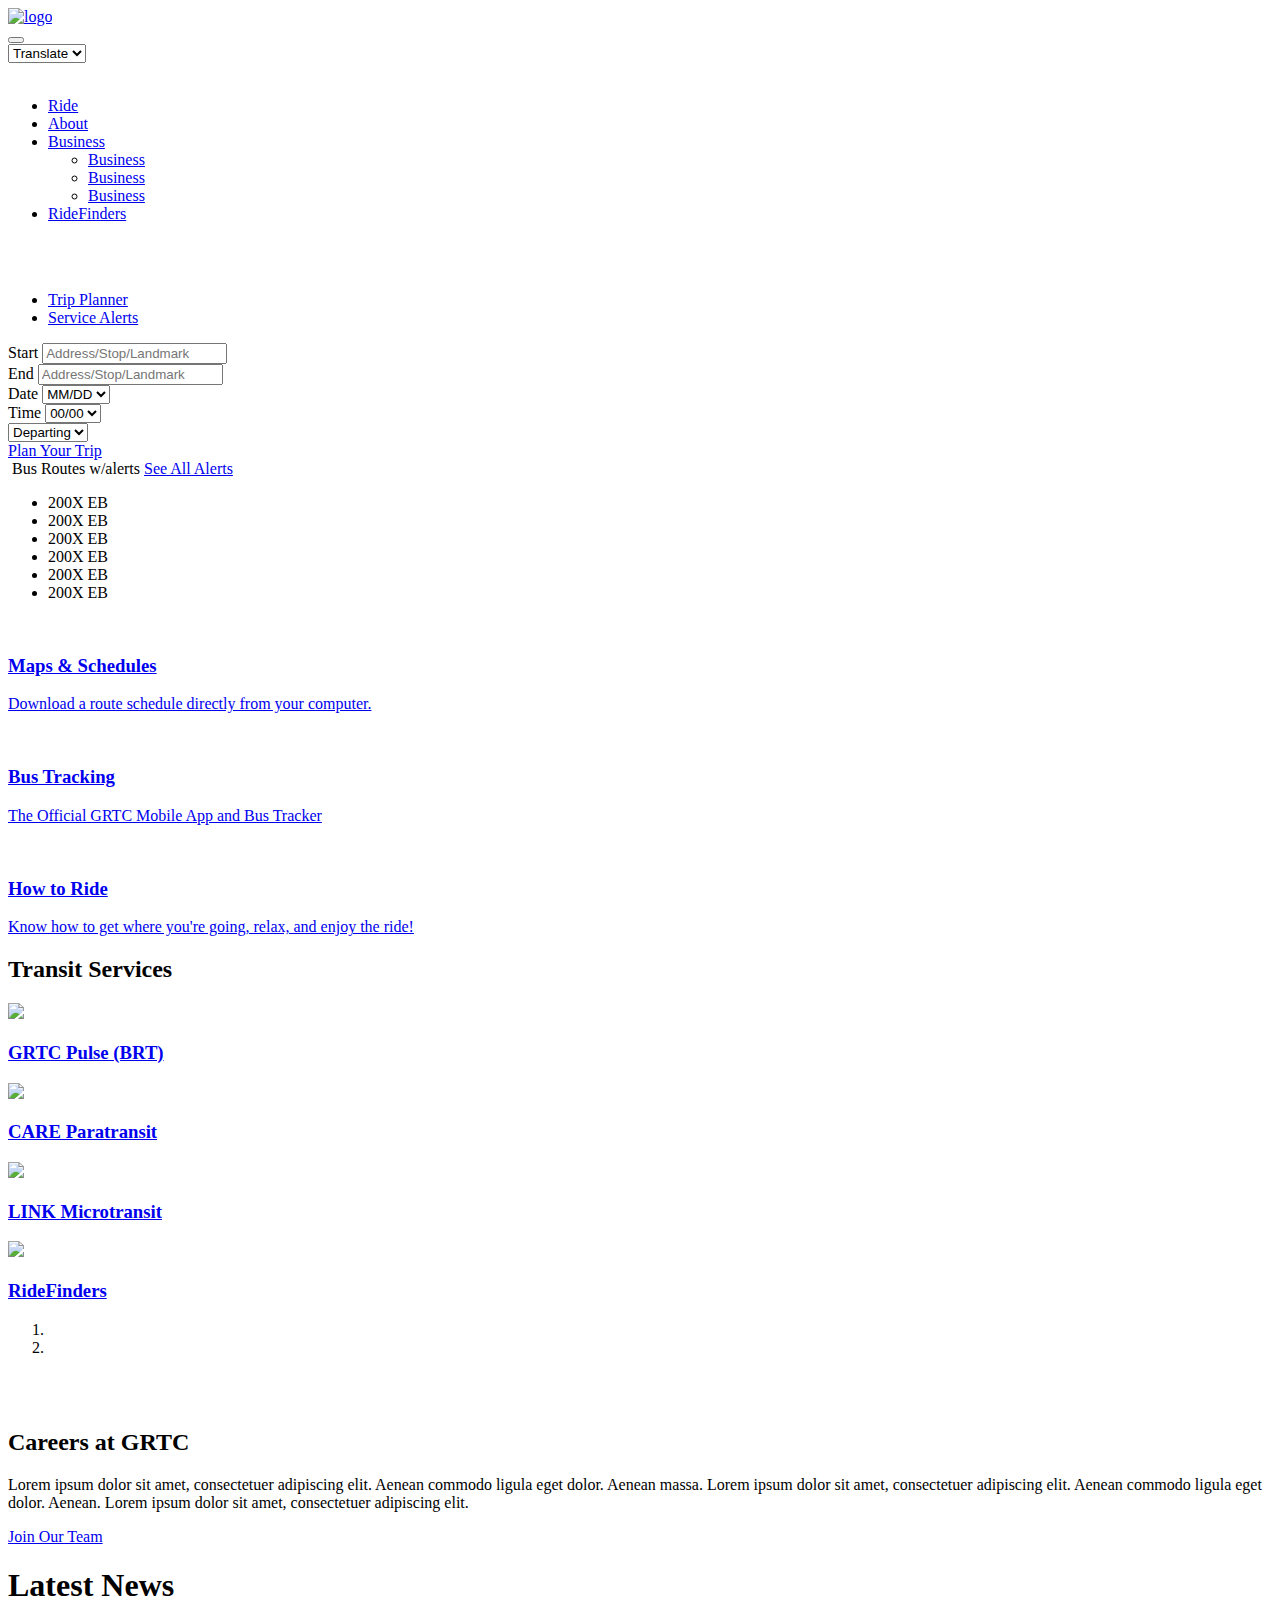
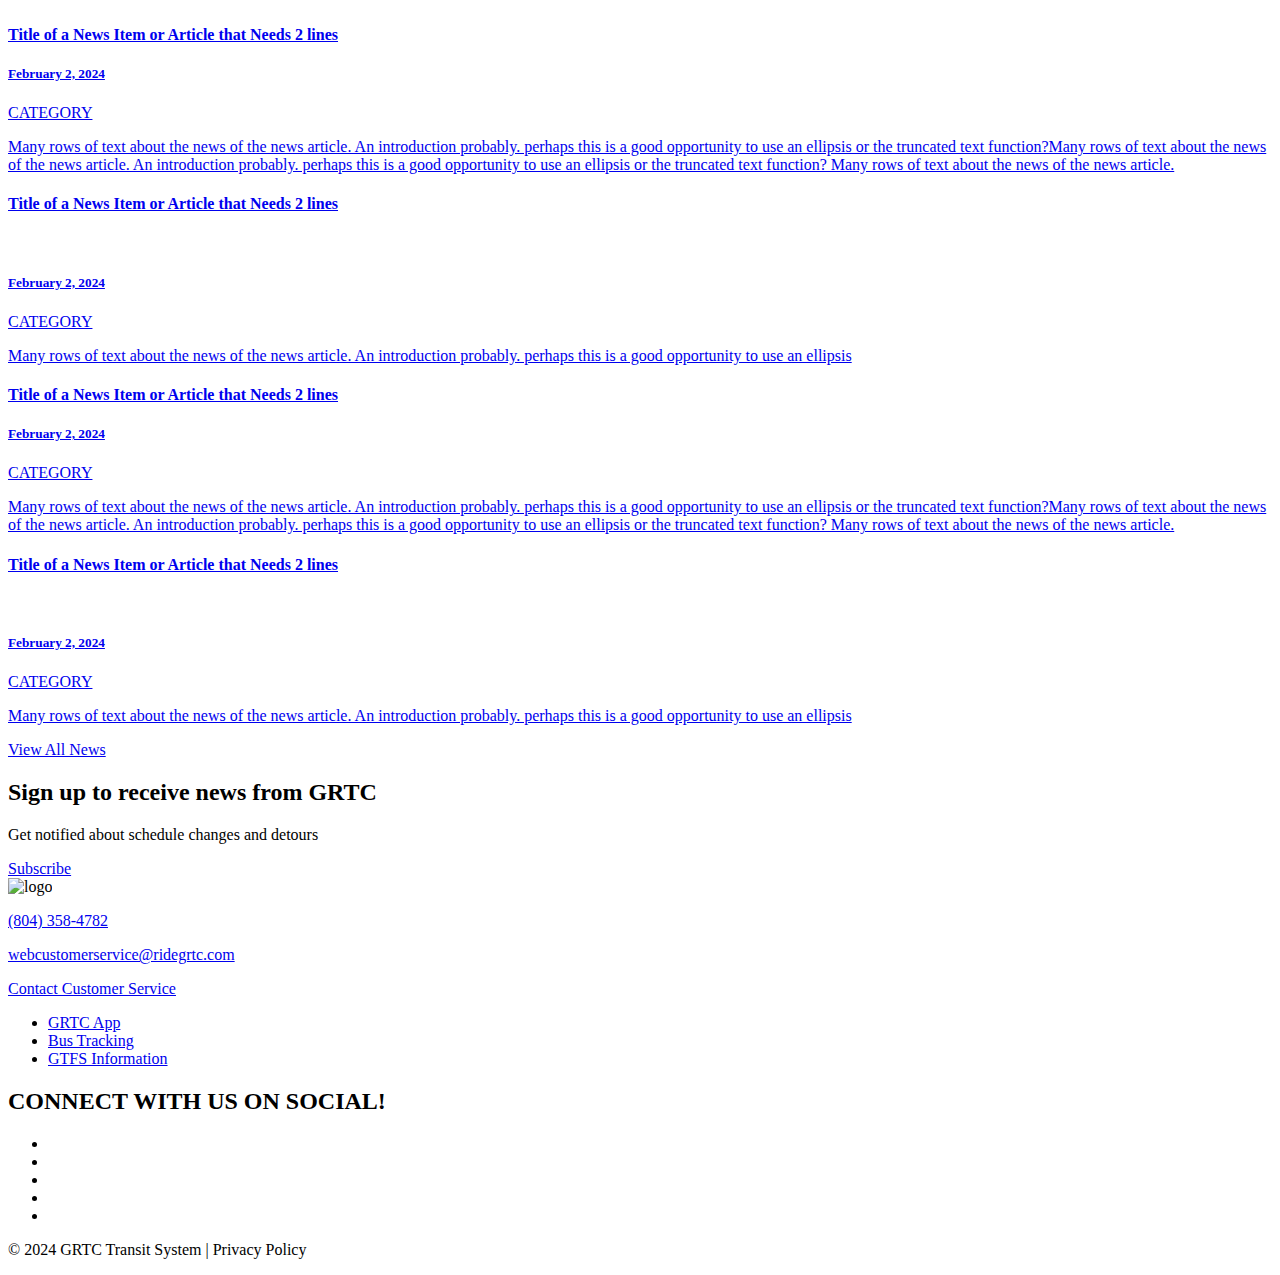
==== index.html @ cd1830ee "Add files via upload" ====
<!DOCTYPE html>
<html lang="en">

<head>
    <meta charset="utf-8">
    <meta http-equiv="X-UA-Compatible" content="IE=edge">
    <meta name="viewport" content="width=device-width, initial-scale=1">
    <!-- The above 3 meta tags *must* come first in the head; any other head content must come *after* these tags -->
    <title>Homepage</title>
    <link rel="stylesheet" href="css/owl.carousel.min.css">
    <link rel="stylesheet" href="css/bootstrap.min.css">
    <link rel="stylesheet" href="css/animate.css">
    <link rel="stylesheet" href="css/custom.css">
    <link rel="stylesheet" href="css/responsive.css">
</head>

<body>
    <!-- ============================= Header Start ================================== -->
    <header class="main_header home-header">
        <div class="navbar navbar-expand-xl">
            <div class="container">
                <div class="logo_wrap">
                    <a class="navbar-brand" href="#">
                        <img src="img/Logo.svg" alt="logo">
                    </a>
                </div>
                <button class="navbar-toggler" type="button" data-toggle="collapse" data-target="#navbarResponsive" aria-controls="navbarResponsive" aria-expanded="false" aria-label="Toggle navigation">
               <span class="icon-bar top"></span>
               <span class="icon-bar midlde"></span>
               <span class="icon-bar last"></span>
               </button>
                <div class="collapse navbar-collapse" id="navbarResponsive">
                    <div class="top_header_cont">
                        <div class="top_menu">
                            <!-- <div class="social_media">
                                <ul>
                                    <li>
                                        <a href=""><img src="img/facebook.svg" alt=""> </a>
                                    </li>
                                    <li>
                                        <a href=""><img src="img/instagram.svg" alt=""> </a>
                                    </li>
                                    <li>
                                        <a href=""><img src="img/twitter.svg" alt=""> </a>
                                    </li>
                                    <li>
                                        <a href=""><img src="img/linkedin.svg" alt=""> </a>
                                    </li>
                                    <li>
                                        <a href=""><img src="img/youtube.svg" alt=""> </a>
                                    </li>
                                </ul>
                            </div>
                            <ul class="top_inner_menu">
                                <li> <a href="#"> Contact Us </a> </li>
                                <li> <a href="#"> Service Alerts</a> </li>
                                <li> <a href="#"> Lost & Found</a> </li>
                            </ul> -->
                            <div class="select_language">
                                <select class="form_control">
                              <option>Translate</option>
                              <option>English</option>
                              <option>Spain</option>
                           </select>
                            </div>
                            <div class="top_search">
                                <img src="img/search.png" style="max-height: 35px;width: 180px;" alt="">
                            </div>
                        </div>
                    </div>
                    <div class="nav_bottom  ">
                        <ul class="navbar-nav ">
                            <li class="nav-item ">
                                <a class="nav-link" href="#">Ride</a>
                            </li>
                            <li class="nav-item">
                                <a class="nav-link" href="#">About</a>
                            </li>
                            <li class="nav-item">
                                <a class="nav-link" href="#">Business</a>
                                <ul class="dropdown-menu">
                                    <li><a href="#"> Business </a> </li>
                                    <li><a href="#"> Business </a> </li>
                                    <li><a href="#"> Business </a> </li>
                                </ul>
                            </li>
                            <li class="nav-item">
                                <a class="nav-link" href="#">RideFinders</a>
                            </li>
                        </ul>
                    </div>
                </div>
            </div>
        </div>
    </header>
    <!-- ============================= Header End ================================== -->

    <!-- ============================= Main Banner Start ================================== -->
    <div class="main_banner">
        <div id="demo" class="carousel slide " data-ride="carousel">
            <!-- The slideshow -->
            <div class="carousel-inner">
                <div class="carousel-item active">
                    <img src="img/banner.png" alt="">
                </div>
                <div class="carousel-item">
                    <img src="img/banner.png" alt="">
                </div>
            </div>
            <div class="tripPlanner_wrap">
                <div class="tripPlanner">
                    <ul class="nav nav-tabs">
                        <li class="nav-item">
                            <a class="nav-link active" data-toggle="tab" href="#tab1">Trip Planner</a>
                        </li>
                        <li class="nav-item">
                            <a class="nav-link" data-toggle="tab" href="#tab2">Service Alerts</a>
                        </li>
                    </ul>
                    <!-- Tab panes -->
                    <div class="tab-content">
                        <div class="tab-pane  active" id="tab1">
                            <div class="search_wrap">
                                <div class="form-group">
                                    <label for="">Start</label>
                                    <input type="text" class="form-control" id="" placeholder="Address/Stop/Landmark">
                                </div>
                                <div class="form-group">
                                    <label for="">End</label>
                                    <input type="text" class="form-control" id="" placeholder="Address/Stop/Landmark">
                                </div>
                                <!-- <div class="form-group">
                              <div class="radiobuttons">
                                  <div class="rdio rdio-primary radio-inline"> <input name="radio" value="1" id="radio1" type="radio" checked>
                                      <label for="radio1">DEPART AT</label>
                                  </div>
                                  <div class="rdio rdio-primary radio-inline">
                                      <input name="radio" value="2" id="radio2" type="radio">
                                      <label for="radio2">ARRIVE BY</label>
                                  </div>
                              </div>
                              </div>-->
                                <div class="form-group date_ifo">
                                    <label for="">Date</label>
                                    <select class="form-control">
                                 <option value="">MM/DD</option>
                                 <option value="">1</option>
                                 <option value="">2</option>
                              </select>
                                </div>
                                <div class="form-group time_ifo">
                                    <label for="">Time</label>
                                    <select class="form-control">
                                 <option value="">00/00</option>
                                 <option value="">1</option>
                                 <option value="">2</option>
                              </select>
                                </div>
                                <div class="form-group dep_ifo">
                                    <select class="form-control">
                                 <option value="">Departing</option>
                                 <option value="">1</option>
                                 <option value="">2</option>
                              </select>
                                </div>
                                <div class="sub_btn">
                                    <a href="#" class="btn_sm ">Plan Your Trip</a>
                                </div>
                            </div>
                        </div>
                        <div class="tab-pane  fade" id="tab2">
                            <div class="alertlists">
                                <div class="alert-title">
                                    <span class="h6"> <img src="img/bus_alert.svg" alt=""> Bus Routes w/alerts</span>
                                    <a href="#">See All Alerts</a>
                                </div>
                                <ul>
                                    <li>200X EB</li>
                                    <li>200X EB</li>
                                    <li>200X EB</li>
                                    <li>200X EB</li>
                                    <li class="active">200X EB</li>
                                    <li>200X EB</li>
                                </ul>
                            </div>
                        </div>
                    </div>
                </div>
            </div>
        </div>
    </div>
    <!-- ============================= Main Banner End ================================== -->

    <!-- ============================= Nav Icon section Start ================================== -->
    <div class="nav_section ">
        <div class="container ">
            <div class="navBlock row no-margin ">
                <div class="navcol ">
                    <a href="# ">
                        <div class="navBlock_col ">
                            <div class="navblock_icon ">
                                <img src="img/icon-maps_schedules.svg" alt="">
                            </div>
                            <div class="navblock_txt ">
                                <h3>Maps & Schedules</h3>
                                <p>Download a route schedule directly from your computer.</p>
                            </div>
                        </div>
                    </a>
                </div>
                <div class="navcol ">
                    <a href="# ">
                        <div class="navBlock_col ">
                            <div class="navblock_icon ">
                                <img src="img/icon-bus_tracking.svg" alt="">
                            </div>
                            <div class="navblock_txt ">
                                <h3>Bus Tracking</h3>
                                <p>The Official GRTC Mobile App and Bus Tracker</p>
                            </div>
                        </div>
                    </a>
                </div>
                <div class="navcol ">
                    <a href="# ">
                        <div class="navBlock_col ">
                            <div class="navblock_icon">
                                <img src="img/icon-how_ride.svg" alt="">
                            </div>
                            <div class="navblock_txt ">
                                <h3>How to Ride</h3>
                                <p>Know how to get where you're going, relax, and enjoy the ride!</p>
                            </div>
                        </div>
                    </a>
                </div>
            </div>
        </div>
    </div>
    <!-- ============================= Nav Icon section End ================================== -->

    <!-- ============================= Main Services Start ================================== -->
    <div class="main-services section-padding">
        <div class="container ">
            <div class="top-Title text-center">
                <h2>Transit Services</h2>
            </div>
            <div class="img_button_row row">
                <div class="col-md-3 img_btn_col">
                    <div class="img_block ">
                        <a href="# ">
                            <img src="img/card1.jpg" alt=" ">
                            <!--
                           <div class="img_block_title ">
                               <h3>Tri MyRide <img src="img/white-arrow.svg" alt="arrow"> </h3>
                           </div>-->
                            <div class="img_block_descr ">
                                <h3>GRTC Pulse (BRT) <!--<img src="img/white-arrow.svg" alt="arrow">--> </h3>
                                <!-- <p>
                                    Optional Text on Hover. Nul lam interdum, enim aliquam lacinia interdum, ipsum risus ultrices nunc, Lorem ipsum nec dignissim libero felis in ex echo.
                                </p> -->
                            </div>
                        </a>
                    </div>
                </div>
                <div class="col-md-3 img_btn_col ">
                    <div class="img_block ">
                        <a href="# ">
                            <img src="img/card2.jpg" alt=" ">
                            <!--
                           <div class="img_block_title ">
                               <h3>Tri MyRide <img src="img/white-arrow.svg" alt="arrow"> </h3>
                           </div>-->
                            <div class="img_block_descr ">
                                <h3>CARE Paratransit <!--<img src="img/white-arrow.svg" alt="arrow">--> </h3>
                                <!-- <p>
                                    Optional Text on Hover. Nul lam interdum, enim aliquam lacinia interdum, ipsum risus ultrices nunc, Lorem ipsum nec dignissim libero felis in ex echo.
                                </p> -->
                            </div>
                        </a>
                    </div>
                </div>
                <div class="col-md-3 img_btn_col ">
                    <div class="img_block ">
                        <a href="# ">
                            <img src="img/card3.jpg" alt=" ">
                            <!--
                           <div class="img_block_title ">
                               <h3>Tri MyRide <img src="img/white-arrow.svg" alt="arrow"> </h3>
                           </div>-->
                            <div class="img_block_descr ">
                                <h3>LINK Microtransit <!--<img src="img/white-arrow.svg" alt="arrow">--> </h3>
                                <!-- <p>
                                    Optional Text on Hover. Nul lam interdum, enim aliquam lacinia interdum, ipsum risus ultrices nunc, Lorem ipsum nec dignissim libero felis in ex echo.
                                </p> -->
                            </div>
                        </a>
                    </div>
                </div>
                <div class="col-md-3 img_btn_col ">
                    <div class="img_block ">
                        <a href="# ">
                            <img src="img/card4.jpg" alt=" ">
                            <!--
                           <div class="img_block_title ">
                               <h3>Tri MyRide <img src="img/white-arrow.svg" alt="arrow"> </h3>
                           </div>-->
                            <div class="img_block_descr ">
                                <h3>RideFinders <!--<img src="img/white-arrow.svg" alt="arrow">--> </h3>
                                <!-- <p>
                                    Optional Text on Hover. Nul lam interdum, enim aliquam lacinia interdum, ipsum risus ultrices nunc, Lorem ipsum nec dignissim libero felis in ex echo.
                                </p> -->
                            </div>
                        </a>
                    </div>
                </div>
            </div>
        </div>
    </div>
    <!-- =============================  Main Services End ================================== -->

    <!-- =============================  Career Start ================================== -->
    <section class="slider-main">
        <div class="container">
            <div class="slider-main-content">
                <div class="row slider-row">
                    <div class="col-lg-7 col-md-6 right_col">
                        <div class="slider_img">
                            <section class="slider-section">
                                <div id="carousel" class="carousel slide" data-ride="carousel">
                                    <ol class="carousel-indicators">
                                        <li data-target="#carousel" data-slide-to="0" class="active"></li>
                                        <li data-target="#carousel" data-slide-to="1"></li>
                                    </ol>
                                    <div class="carousel-inner" role="listbox">
                                        <div class="carousel-item active">
                                            <img src="img/home-carousal-img.jpg" alt="">
                                        </div>
                                        <div class="carousel-item ">
                                            <img src="img/home-carousal-img.jpg" alt="">
                                        </div>
                                    </div>
                                </div>
                            </section>
                        </div>
                    </div>
                    <div class="col-lg-5 col-md-6 left_col">
                        <div class="slider_content">
                            <h2>Careers at GRTC</h2>
                            <p>Lorem ipsum dolor sit amet, consectetuer adipiscing elit. Aenean commodo ligula eget dolor. Aenean massa. Lorem ipsum dolor sit amet, consectetuer adipiscing elit. Aenean commodo ligula eget dolor. Aenean. Lorem ipsum dolor sit amet, consectetuer adipiscing elit.</p>
                            <a href="#" class="btn_sm">Join Our Team</a>
                        </div>
                    </div>
                </div>
            </div>
        </div>
    </section>
    <!-- =============================  Career End ================================== -->
    
    <!-- ============================= News Start ================================== -->
        <div class="news_wraper Home_news">
            <div class="container">
                <div class="page_title text-center">
                    <h1>Latest News</h1>
                </div>
                <div class="newsRow row">
                    <div class="newsColumn">
                        <div class="news_content no-img">
                            <a href="#">
                                <div class="newsinfo">
                                    <div class="newsBody">
                                        <div class="newsbody_inner">
                                            <h4>Title of a News Item or Article that Needs 2 lines</h4>
                                            <h5>February 2, 2024</h5>
                                            <p class="news_category">CATEGORY</p>
                                            <p>Many rows of text about the news of the news  article. An introduction probably. perhaps this is a good opportunity to use an ellipsis or the truncated text function?Many rows of text about the news of the news  article. An introduction probably. perhaps this is a good opportunity to use an ellipsis or the truncated text function? Many rows of text about the news of the news article.</p>
                                        </div>
                                    </div>
                                </div>
                            </a>
                        </div>
                    </div>
                    <div class="newsColumn">
                        <div class="news_content">
                            <a href="#">
                                <div class="newsinfo">
                                    <div class="newsBody">
                                        <div class="newsbody_inner">
                                            <h4>Title of a News Item or Article that Needs 2 lines</h4>
                                            <div class="newsimg">
                                                <img src="img/news-01.jpg " alt="">
                                            </div>
                                            <h5>February 2, 2024</h5>
                                            <p class="news_category">CATEGORY</p>
                                            <p>Many rows of text about the news of the news  article. An introduction probably. perhaps this is a good opportunity to use an ellipsis</p>
                                        </div>
                                    </div>
                                </div>
                            </a>
                        </div>
                    </div>
                    <div class="newsColumn">
                        <div class="news_content no-img">
                            <a href="#">
                                <div class="newsinfo">
                                    <div class="newsBody">
                                        <div class="newsbody_inner">
                                            <h4>Title of a News Item or Article that Needs 2 lines</h4>
                                            <h5>February 2, 2024</h5>
                                            <p class="news_category">CATEGORY</p>
                                            <p>Many rows of text about the news of the news  article. An introduction probably. perhaps this is a good opportunity to use an ellipsis or the truncated text function?Many rows of text about the news of the news  article. An introduction probably. perhaps this is a good opportunity to use an ellipsis or the truncated text function? Many rows of text about the news of the news article.</p>
                                        </div>
                                    </div>
                                </div>
                            </a>
                        </div>
                    </div>
                    <div class="newsColumn">
                        <div class="news_content">
                            <a href="#">
                                <div class="newsinfo">
                                    <div class="newsBody">
                                        <div class="newsbody_inner">
                                            <h4>Title of a News Item or Article that Needs 2 lines</h4>
                                            <div class="newsimg">
                                                <img src="img/news-01.jpg " alt="">
                                            </div>
                                            <h5>February 2, 2024</h5>
                                            <p class="news_category">CATEGORY</p>
                                            <p>Many rows of text about the news of the news  article. An introduction probably. perhaps this is a good opportunity to use an ellipsis</p>
                                        </div>
                                    </div>
                                </div>
                            </a>
                        </div>
                    </div>
                </div>

                <a href="#" class="btn_sm">View All News</a>

            </div>
        </div>
    <!-- ============================= News End ================================== -->

    <!-- ============================= Subscribe Start ================================== -->
    <section class="subscribe">
        <div class="container">
            <h2>Sign up to receive news from GRTC</h2>
            <p>Get notified about schedule changes and detours</p>
            <a href="#" class="btn_sm">Subscribe</a>
        </div>
    </section>
    <!-- ============================= Subscribe End ================================== -->

    <!-- ============================= Footer Start ================================== -->
    <footer class="footer">
        <div class="footer-content">
            <div class="container">
                <div class="footer-row row">
                    <div class="foot_col">
                        <div class="foot_logo">
                            <img src="img/footer-logo.png " alt="logo">
                        </div>
                    </div>
                    <div class="foot_col">
                        <div class="foo_info">
                            <p><a href="#">(804) 358-4782</a></p>
                            <p><a href="#">webcustomerservice@ridegrtc.com</a></p>
                            <p><a href="#">Contact Customer Service</a></p>
                        </div>
                        <div class="footmenu">
                            <ul class=" ">
                                <li> <a href="# ">GRTC App</a> </li>
                                <li> <a href="# ">Bus Tracking</a></li>
                                <li> <a href="# ">GTFS Information</a></li>
                            </ul>
                        </div>
                    </div>
                    <div class="foot_col">
                        <h2>CONNECT WITH US ON SOCIAL!</h2>
                        <div class="foot_media">
                            <ul>
                                <li>
                                    <a href=""><img src="img/facebook.svg" alt=""> </a>
                                </li>
                                <li>
                                    <a href=""><img src="img/instagram.svg" alt=""> </a>
                                </li>
                                <li>
                                    <a href=""><img src="img/twitter.svg" alt=""> </a>
                                </li>
                                <li>
                                    <a href=""><img src="img/linkedin.svg" alt=""> </a>
                                </li>
                                <li>
                                    <a href=""><img src="img/youtube.svg" alt=""> </a>
                                </li>
                            </ul>
                        </div>
                    </div>
                </div>
                <div class="copyright">
                    <p>© 2024 GRTC Transit System   |   Privacy Policy</p>
                </div>
            </div>
        </div>
    </footer>
    <!-- ============================= Footer End ================================== -->

    <script src="js/jquery.js "></script>
    <script src="js/popper.js "></script>
    <script src="js/bootstrap.js "></script>
    <script src="js/expand.js "></script>
    <script src="js/owl.carousel.min.js "></script>
    <script src="js/owlmain.js "></script>
    <script>
        $(document).on("scroll ", function() {
            if ($(document).scrollTop() > 0) {
                $(".main_header ").addClass("shrink ");

            } else {
                $(".main_header ").removeClass("shrink ");

            }
        });
    </script>

</body>

</html>
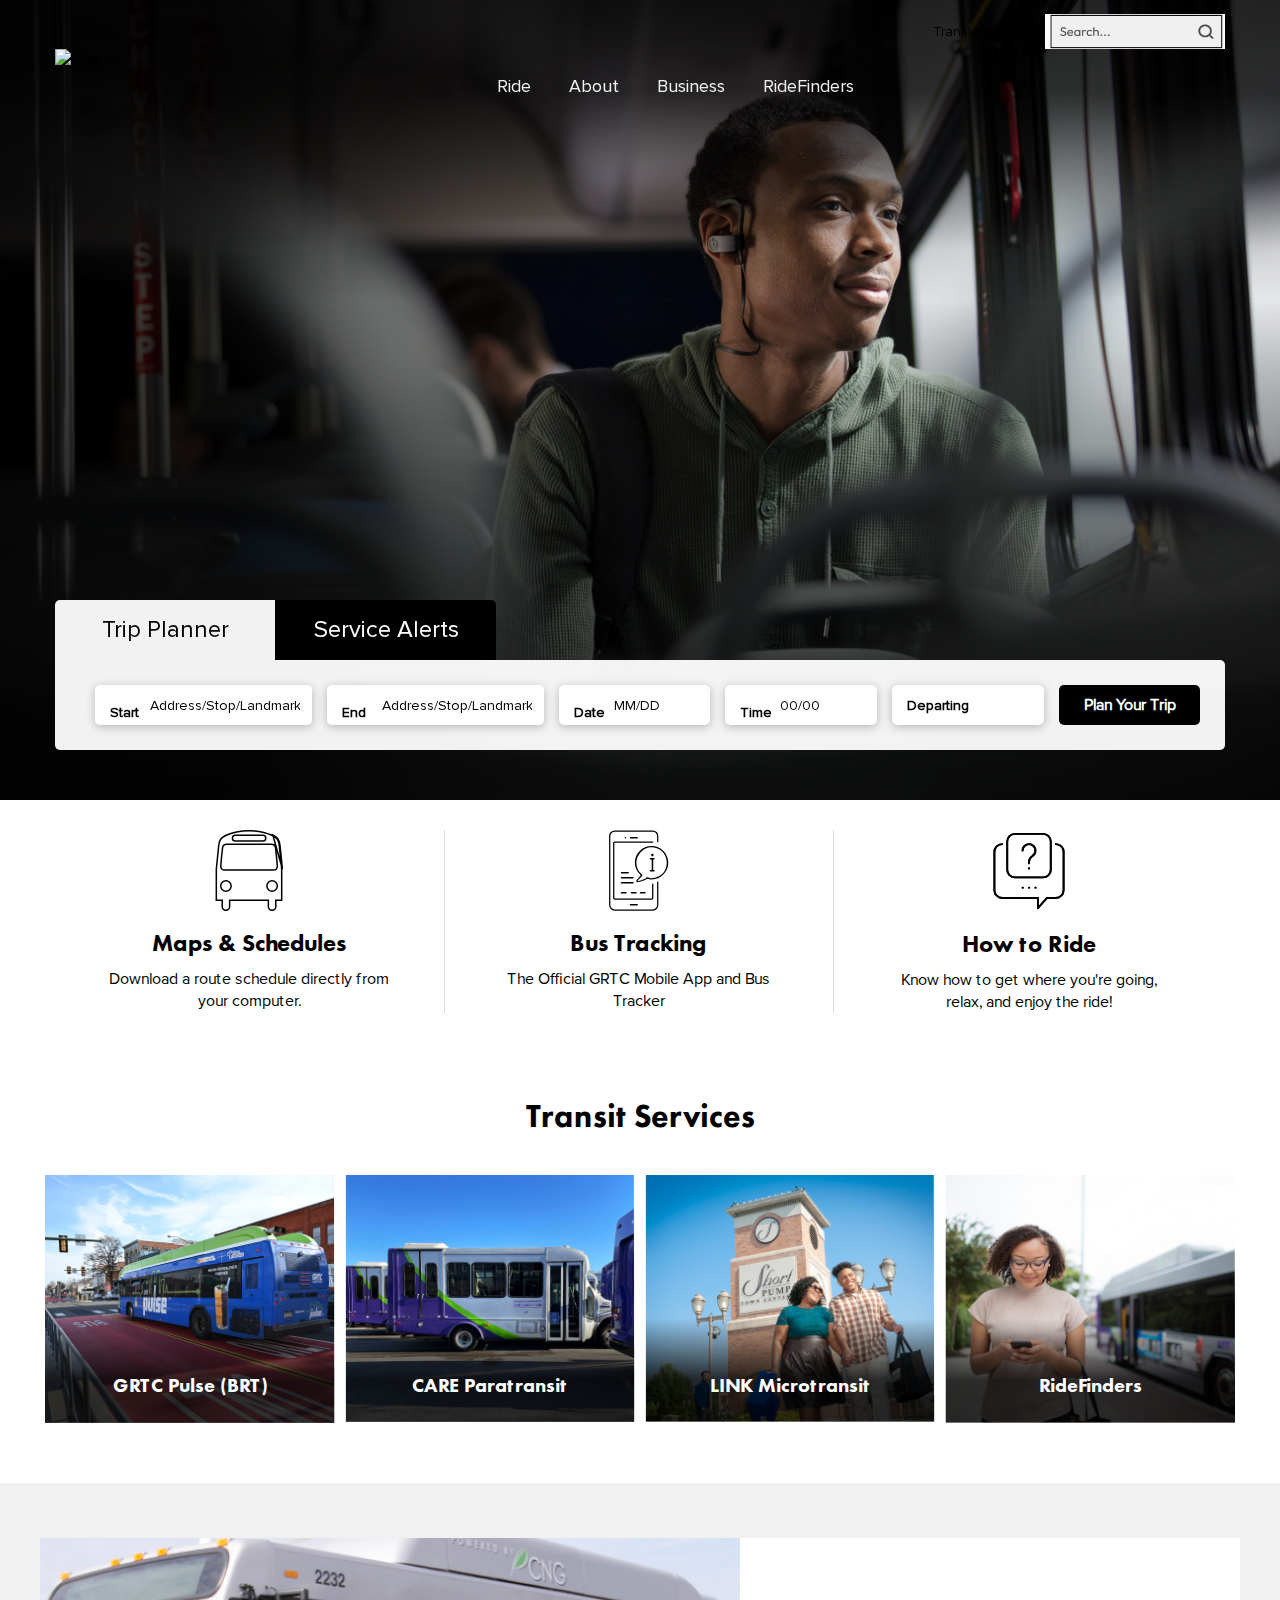
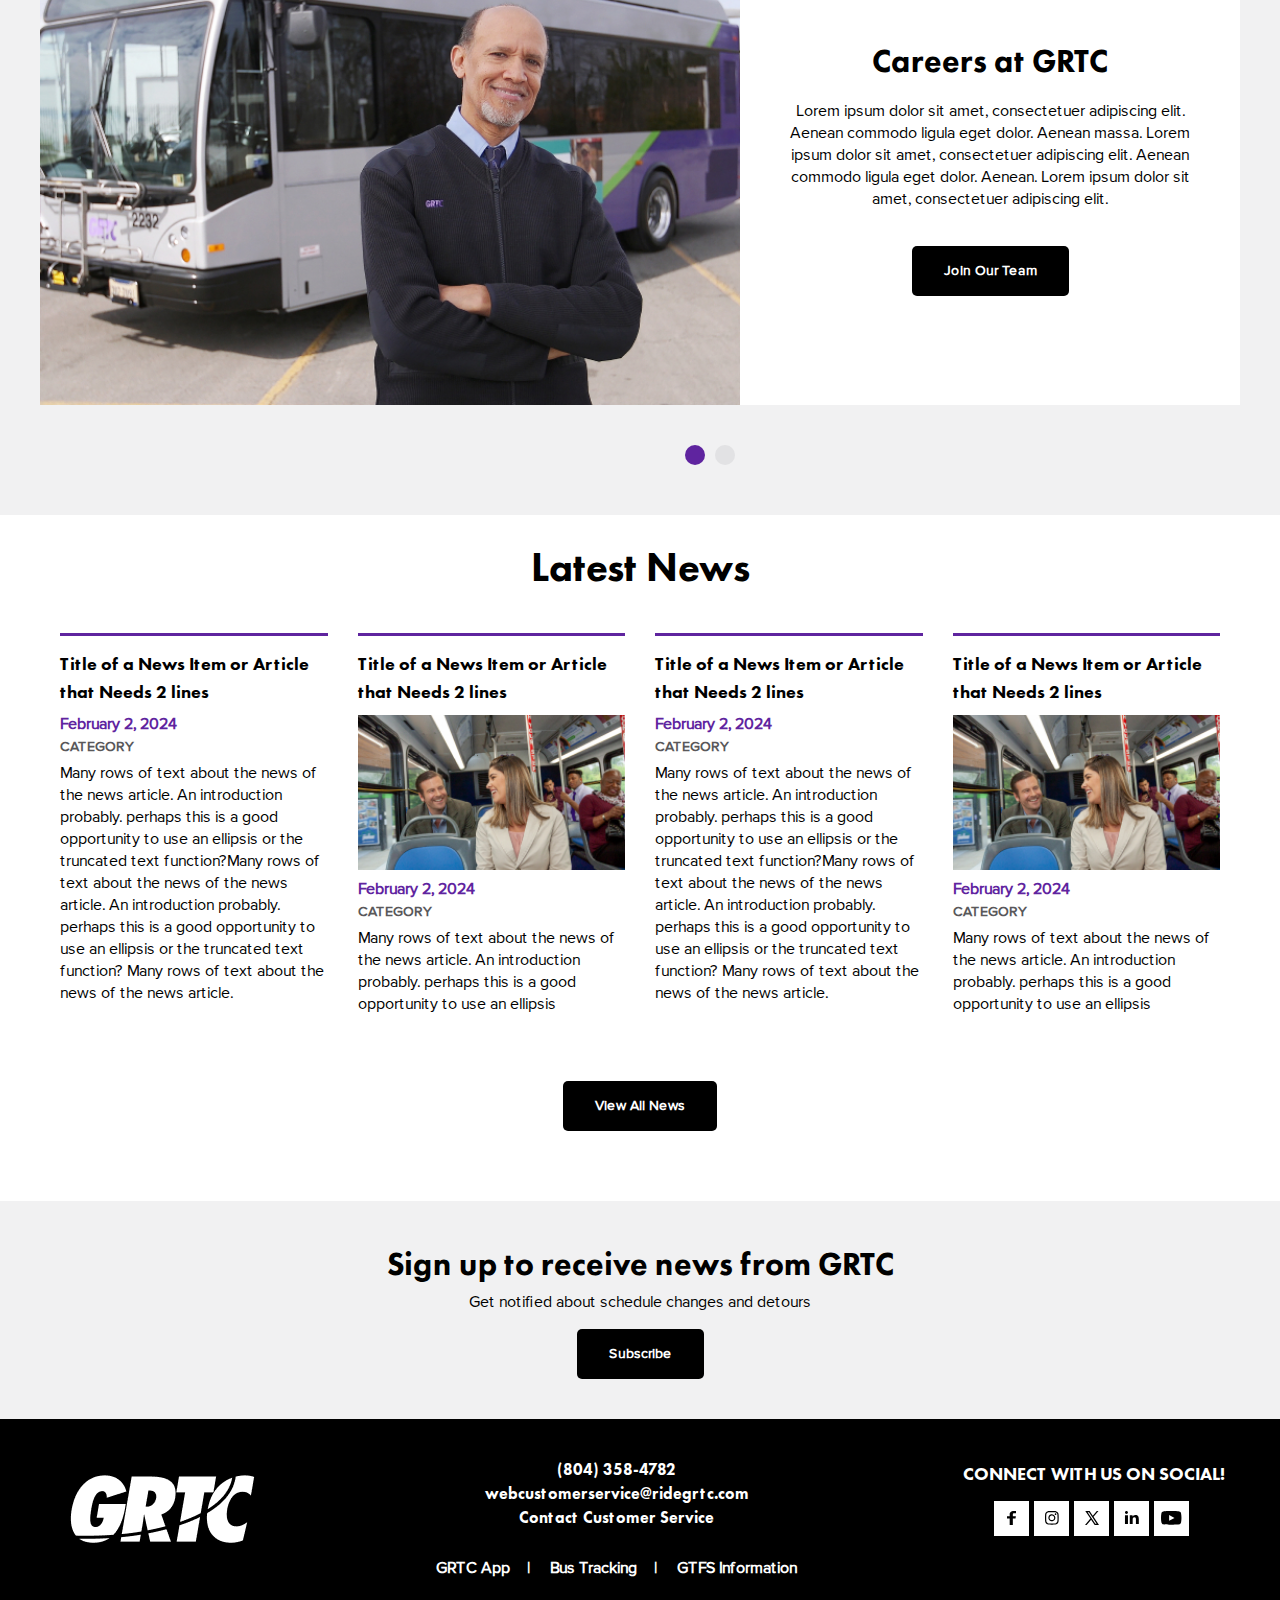
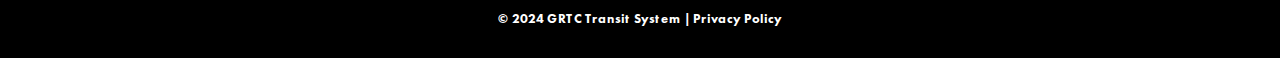
==== commit 5fa0c613: "HTML" ====
--- a/index.html
+++ b/index.html
@@ -247,7 +247,7 @@
             </div>
             <div class="img_button_row row">
                 <div class="col-md-3 img_btn_col">
-                    <div class="img_block ">
+                    <div class="img_block">
                         <a href="# ">
                             <img src="img/card1.jpg" alt=" ">
                             <!--
--- a/css/custom.css
+++ b/css/custom.css
@@ -0,0 +1,5667 @@
+.test-btn {
+  background-color: #5F249F;
+}
+
+/*================================= Futura PT Heavy Start =======================================*/
+@font-face {
+  font-family: "Futura PT";
+  src: url("../fons/FuturaPT-Heavy.woff2") format("woff2"), url("../fonts/FuturaPT-Heavy.woff") format("woff");
+  font-weight: 900;
+  font-style: normal;
+  font-display: swap;
+}
+/*================================= Futura PT Heavy End =======================================*/
+/*================================= Proxima Nova Start =======================================*/
+@font-face {
+  font-family: "Proxima Nova Rg";
+  src: url("../fonts/ProximaNova-Bold.woff2") format("woff2"), url("../fonts/ProximaNova-Bold.woff") format("woff");
+  font-weight: bold;
+  font-style: normal;
+  font-display: swap;
+}
+@font-face {
+  font-family: "Proxima Nova Lt";
+  src: url("../fonts/ProximaNova-Semibold.woff2") format("woff2"), url("../fonts/ProximaNova-Semibold.woff") format("woff");
+  font-weight: 600;
+  font-style: normal;
+  font-display: swap;
+}
+@font-face {
+  font-family: "Proxima Nova Lt";
+  src: url("../fonts/ProximaNova-Light.woff2") format("woff2"), url("../fonts/ProximaNova-Light.woff") format("woff");
+  font-weight: 300;
+  font-style: normal;
+  font-display: swap;
+}
+@font-face {
+  font-family: "Proxima Nova";
+  src: url("../fonts/ProximaNova-Regular.woff2") format("woff2"), url("../fonts/ProximaNova-Regular.woff") format("woff");
+  font-weight: normal;
+  font-style: normal;
+  font-display: swap;
+}
+/*================================= Proxima Nova End =======================================*/
+body {
+  color: #000000;
+  font-size: 16px;
+  font-family: "Proxima Nova", sans-serif;
+}
+
+html {
+  font-size: 100%;
+}
+
+h1, .h1,
+h2, .h2,
+h3, .h3,
+h4, .h4,
+h5, .h5,
+h6, .h6 {
+  font-weight: 700;
+  color: #000000;
+  font-family: "Futura PT", sans-serif;
+}
+
+h1, .h1 {
+  font-size: 40px;
+  line-height: 50px;
+}
+
+h2, .h2 {
+  font-size: 32px;
+  line-height: 32px;
+}
+
+h3, .h3 {
+  font-size: 24px;
+  line-height: 28.8px;
+}
+
+h4, .h4 {
+  font-size: 18px;
+  line-height: 28px;
+}
+
+h5, .h5 {
+  font-size: 16px;
+  color: #5F249F;
+  line-height: 19.5px;
+  font-family: "Proxima Nova", sans-serif;
+}
+
+h6, .h6 {
+  font-size: 16px;
+  line-height: 28px;
+  letter-spacing: 1%;
+  font-family: "Proxima Nova", sans-serif;
+}
+
+p {
+  color: #000000;
+  font-size: 16px;
+  font-weight: 400;
+  line-height: 22px;
+  font-family: "Proxima Nova", sans-serif;
+}
+
+p.has-large-font-size {
+  font-size: 26px !important;
+  line-height: 36px;
+}
+
+a {
+  font-weight: 700;
+  color: #5F249F;
+  line-height: 24px;
+}
+a:hover {
+  color: #8B5DAD;
+  text-decoration: underline;
+  text-decoration-style: solid !important;
+}
+
+b,
+strong {
+  font-weight: 700;
+}
+
+.link {
+  display: flex;
+  font-size: 16px;
+  font-weight: 600;
+  align-items: center;
+}
+.link img {
+  max-width: 18px;
+  margin-left: 6px;
+}
+.link:hover {
+  color: #8B5DAD;
+}
+
+.container-fluid {
+  padding-left: 40px;
+  padding-right: 40px;
+}
+
+.btn_green {
+  background-color: #78BE20;
+  color: #ffffff;
+  font-weight: 700;
+  padding: 10px 30px;
+  text-decoration: none;
+  display: inline-block;
+  text-align: center;
+  overflow: hidden;
+  z-index: 1;
+  position: relative;
+}
+.btn_green:before {
+  content: "";
+  position: absolute;
+  top: 50%;
+  left: 50%;
+  transform: translate(-50%, -50%);
+  z-index: -1;
+  transition: all 0.3s ease;
+  width: 0%;
+  height: 105%;
+}
+.btn_green:hover {
+  color: #ffffff;
+  text-decoration: none;
+}
+.btn_green:hover::before {
+  width: 101%;
+  background: #000000;
+}
+
+.btn_sm,
+.gform_button {
+  color: #ffffff;
+  font-weight: 600;
+  padding: 13px 32px;
+  text-decoration: none;
+  display: inline-block;
+  text-align: center;
+  position: relative;
+  background: #000000;
+  border-radius: 5px;
+  font-size: 14px;
+  text-decoration: none;
+  border: 0;
+}
+.btn_sm:hover,
+.gform_button:hover {
+  color: #ffffff;
+  text-decoration: none;
+  background: #5F249F;
+}
+.btn_sm img,
+.gform_button img {
+  margin-right: 10px;
+}
+.btn_sm:focus,
+.gform_button:focus {
+  color: #ffffff;
+}
+
+.wp-block-button__link {
+  color: #ffffff !important;
+  font-weight: 600;
+  padding: 12px 20px;
+  text-decoration: none !important;
+  display: inline-block !important;
+  text-align: center !important;
+  position: relative;
+  background: #F1F1F2 !important;
+  border-radius: 5px !important;
+  font-size: 14px !important;
+  text-decoration: none;
+  text-transform: uppercase;
+  border: 0;
+  transition: all 200ms linear;
+}
+.wp-block-button__link:hover {
+  background: #5F249F !important;
+  color: #000000 !important;
+  text-decoration: none;
+}
+.wp-block-button__link img {
+  margin-right: 10px;
+}
+
+.container {
+  max-width: 1200px;
+}
+
+img {
+  max-width: 100%;
+  height: auto;
+}
+
+video {
+  max-width: 100%;
+}
+
+.form-control {
+  border: 0;
+  min-height: 40px;
+  border-radius: 0px;
+  background-color: #ffffff;
+}
+
+.no-margin {
+  margin-left: 0px;
+  margin-right: 0px;
+}
+
+.sm-gutters > .col,
+.sm-gutters > [class*=col-] {
+  padding-right: 5px;
+  padding-left: 5px;
+}
+
+select {
+  min-height: 45px;
+  background-image: url(../img/angle-down.svg);
+  background-repeat: no-repeat;
+  -webkit-appearance: none;
+  -moz-appearance: none;
+  background-position: top 12px right 12px;
+  min-width: 130px;
+  background-size: 20px;
+  color: #000000;
+  border: 1px solid #000;
+  min-height: 50px;
+}
+select.form-control {
+  color: #000000;
+  cursor: pointer;
+  overflow: hidden;
+  border-radius: 5px;
+  box-shadow: 0px 1px 4px rgba(0, 0, 0, 0.25);
+}
+
+.search-box .btn {
+  position: absolute;
+  right: 0px;
+  top: 0px;
+  height: 100%;
+  z-index: 9;
+}
+.search-box .form-control {
+  color: #000;
+}
+.search-box ::-webkit-input-placeholder {
+  color: #000;
+}
+.search-box ::-moz-placeholder {
+  color: #000;
+}
+.search-box :-ms-input-placeholder {
+  color: #000;
+}
+.search-box :-moz-placeholder {
+  color: #000;
+}
+
+label.title {
+  font-weight: 700;
+  font-family: "Proxima Nova", sans-serif;
+}
+
+::-webkit-input-placeholder {
+  color: #000 !important;
+  opacity: 1 !important;
+}
+
+::-moz-placeholder {
+  color: #000 !important;
+  opacity: 1 !important;
+}
+
+:-ms-input-placeholder {
+  color: #000 !important;
+  opacity: 1 !important;
+}
+
+:-moz-placeholder {
+  color: #000 !important;
+  opacity: 1 !important;
+}
+
+/*================================= Main Header Start =======================================*/
+.main_header {
+  top: 0px;
+  z-index: 99;
+  width: 100%;
+  position: fixed;
+  background: #5F249F;
+  transition: all 0.3s ease-in-out;
+}
+.main_header.home-header {
+  background: transparent;
+}
+.main_header.home-header .navbar-brand img {
+  max-width: 278px;
+}
+.main_header.shrink {
+  background: #5F249F;
+}
+.main_header.shrink .navbar-brand img {
+  max-width: 209px;
+  transition: all 0.3s ease-in-out;
+}
+.main_header a {
+  text-decoration: none;
+  font-weight: 700;
+}
+.main_header .navbar {
+  padding: 0px;
+}
+.main_header .navbar-brand {
+  display: flex;
+  align-items: center;
+  position: relative;
+  padding: 0px;
+  font-size: 14px;
+  color: #000000;
+  font-weight: bold;
+  margin-right: 0px;
+  padding-top: 5px;
+  padding-bottom: 5px;
+}
+.main_header .navbar-brand img {
+  max-width: 209px;
+  margin-right: 10px;
+  transition: all 0.3s ease-in-out;
+}
+.main_header .navbar-collapse {
+  flex-direction: column;
+}
+.main_header .container {
+  align-items: flex-start;
+}
+.main_header .top_header_cont {
+  margin-left: auto;
+  z-index: 9;
+  padding-top: 6px;
+}
+.main_header .navbar ul {
+  list-style: none;
+  padding: 0;
+}
+.main_header .navbar .container-fluid,
+.main_header .navbar .container {
+  align-items: center;
+}
+.main_header .social_media {
+  display: flex;
+  padding-right: 5px;
+}
+.main_header .social_media ul {
+  display: flex;
+  margin: 0;
+  padding: 0px;
+  list-style: none;
+  visibility: visible;
+}
+.main_header .social_media ul li {
+  margin-right: 5px;
+}
+.main_header .social_media a {
+  padding: 3px 3px;
+  width: 25px;
+  height: 25px;
+  display: flex;
+  align-items: center;
+  justify-content: center;
+  border-radius: 100px;
+  background-color: #000000;
+}
+.main_header .social_media a img {
+  max-width: 18px;
+  max-height: 16px;
+}
+.main_header .social_media a:hover {
+  background: #F1F1F2;
+}
+.main_header .top_menu {
+  display: flex;
+  align-items: center;
+}
+.main_header .top_menu .top_inner_menu {
+  display: flex;
+  align-items: center;
+  margin-bottom: 0;
+  padding-right: 10px;
+  padding-left: 20px;
+}
+.main_header .top_menu .top_inner_menu a {
+  color: #000000;
+  font-size: 14px;
+  padding: 8px 10px;
+  display: inline-block;
+  position: relative;
+  font-weight: 700;
+}
+.main_header .top_menu .top_inner_menu a:hover {
+  color: #000000;
+  text-decoration: underline;
+}
+.main_header .top_menu .top_inner_menu li:last-child a::after {
+  display: none;
+}
+.main_header .top_search {
+  display: flex;
+  position: relative;
+  margin-right: 0px;
+}
+.main_header .top_search .form-control {
+  min-height: 40px;
+  padding: 2px 10px;
+  border-radius: 0px;
+  max-width: 250px;
+  height: auto;
+}
+.main_header .top_search .searchbardiv {
+  max-width: 250px;
+  display: none;
+}
+.main_header .top_search .buttonsearch {
+  background: none;
+  border: 0;
+}
+.main_header .top_search .buttonsearch img {
+  max-width: 25px;
+}
+.main_header .top_search .innericon {
+  background-image: url(../img/search-icon.svg) !important;
+  background-size: 16px !important;
+}
+.main_header .top_search .probox {
+  border: 0 !important;
+  overflow: visible !important;
+  height: auto;
+}
+.main_header .top_search .asp_main_container {
+  overflow: visible !important;
+  border: 1px solid #D9D9D9;
+  border-radius: 5px;
+}
+.main_header .top_search .probox {
+  min-width: 245px;
+}
+.main_header .top_search .proinput input.orig {
+  font-family: "outfitserrat", sans-serif !important;
+  font-size: 15px !important;
+  color: #000102 !important;
+  border-bottom: 0 !important;
+  padding-bottom: 4px !important;
+  font-weight: normal !important;
+}
+.main_header .top_search ::-webkit-input-placeholder {
+  font-family: "outfitserrat", sans-serif !important;
+  font-size: 15px !important;
+  color: #000102 !important;
+  font-weight: normal !important;
+}
+.main_header .top_search ::-moz-placeholder {
+  font-family: "outfitserrat", sans-serif !important;
+  font-size: 15px !important;
+  color: #000102 !important;
+  font-weight: normal !important;
+}
+.main_header .top_search :-ms-input-placeholder {
+  font-family: "outfitserrat", sans-serif !important;
+  font-size: 15px !important;
+  color: #000102 !important;
+  font-weight: normal !important;
+}
+.main_header .top_search :-moz-placeholder {
+  font-family: "outfitserrat", sans-serif !important;
+  font-size: 15px !important;
+  color: #000102 !important;
+  font-weight: normal !important;
+}
+.main_header .top_search .promagnifier {
+  background: #F1F1F2 !important;
+  border-radius: 0px 5px 5px 0px !important;
+}
+.main_header .top_search .promagnifier:hover {
+  background: #5F249F !important;
+}
+.main_header .top_search .promagnifier:hover svg {
+  fill: #000102 !important;
+}
+.main_header .nav_bottom {
+  margin-top: 10px;
+  margin-right: auto;
+  margin-left: auto;
+}
+.main_header .navbar-nav > li {
+  position: relative;
+  margin: 0px 4px;
+}
+.main_header .navbar-nav > li > a {
+  font-size: 18px;
+  padding: 8px 15px 20px 15px !important;
+  text-align: center;
+  display: flex;
+  align-items: center;
+  justify-content: center;
+  line-height: 24px;
+  position: relative;
+  color: #F1F1F2 !important;
+  font-weight: 500;
+}
+@media (min-width: 1200px) {
+  .main_header .navbar-nav > li:hover .dropdown-menu,
+  .main_header .navbar-nav > li:hover .megamenu {
+    display: block;
+  }
+}
+.main_header .navbar-nav > li:hover > a {
+  text-decoration: underline;
+}
+.main_header .navbar-nav .dropdown-menu {
+  width: 350px;
+  border-radius: 0px;
+  padding: 0px;
+  text-align: left;
+  margin-top: 0;
+  left: -20px;
+  background: #ffffff;
+  top: 100%;
+  border: 0;
+  padding-top: 5px;
+  box-shadow: 0px 3px 6px rgba(0, 0, 0, 0.1607843137);
+  border-radius: 0;
+  padding-bottom: 15px;
+}
+.main_header .navbar-nav .dropdown-menu > li {
+  margin-bottom: 0px;
+  position: relative;
+}
+.main_header .navbar-nav .dropdown-menu > li > a {
+  color: #000000;
+  text-align: left;
+  display: block;
+  padding: 5px 30px;
+  font-size: 18px;
+  font-weight: 500;
+}
+.main_header .navbar-nav .dropdown-menu > li > a:hover {
+  color: #F1F1F2;
+}
+.main_header .navbar-nav .dropdown-menu a {
+  white-space: normal;
+  background: none;
+  color: #000000;
+  font-weight: 500;
+}
+.main_header .navbar-nav .dropdown-menu a:hover {
+  color: #F1F1F2;
+}
+.main_header .navbar-nav .dropdown-menu .mega-submenu {
+  padding-left: 50px;
+  display: none;
+}
+.main_header .navbar-nav .dropdown-menu .mega-submenu li {
+  margin-bottom: 8px;
+}
+.main_header .navbar-nav .dropdown-menu .mega-submenu li a {
+  font-size: 16px;
+}
+.main_header .navbar-nav .dropdown-menu .current_page_item a,
+.main_header .navbar-nav .dropdown-menu .current-menu-item a {
+  color: #F1F1F2;
+}
+.main_header .plus-minus {
+  position: absolute;
+  top: 10px;
+  right: 22px;
+  cursor: pointer;
+  width: 20px;
+  height: 20px;
+  display: flex;
+  align-items: center;
+  justify-content: center;
+}
+.main_header .plus-minus::after {
+  content: "+";
+  position: absolute;
+  color: #F1F1F2;
+  font-weight: 500;
+  font-size: 28px;
+}
+.main_header .plus-minus.minus-icon::after {
+  content: "-";
+  margin-top: -2px;
+}
+.main_header .navbar-nav > li.current_page_ancestor > a,
+.main_header .navbar-nav > li.current-menu-ancestor > a,
+.main_header .navbar-nav > li.current-page-parent > a,
+.main_header .navbar-nav > li.current_page_item > a,
+.main_header .navbar-nav > li.current-menu-item > a,
+.main_header .navbar-nav > li.current-page-ancestor > a {
+  color: #F1F1F2 !important;
+}
+.main_header .megamenu {
+  display: none;
+  position: absolute;
+  background: #ffffff;
+  width: 600px;
+  padding: 20px 50px;
+  border: 0;
+  transform: translateX(-50%);
+  left: 50%;
+  box-shadow: 0px 3px 6px rgba(0, 0, 0, 0.1607843137);
+}
+.main_header .megamenu a {
+  font-weight: 500;
+  color: #000000;
+  font-size: 18px;
+}
+.main_header .megamenu a:hover {
+  color: #F1F1F2;
+}
+.main_header .megamenu li {
+  margin-bottom: 10px;
+}
+.main_header .megamenu ul.sidemenu {
+  -moz-column-count: 2;
+       column-count: 2;
+  width: 100%;
+}
+.main_header .megamenu .current_page_item a,
+.main_header .megamenu .current-menu-item a {
+  color: #F1F1F2;
+}
+
+/*================================= Main Header End =======================================*/
+.logged-in .fixed_btns {
+  top: 330px;
+}
+
+.fixed_btns {
+  position: fixed;
+  top: 300px;
+  right: 0px;
+}
+.fixed_btns ul {
+  list-style: none;
+  padding: 0px;
+}
+.fixed_btns ul li {
+  margin-bottom: 5px;
+}
+.fixed_btns ul li a {
+  background: #5F249F;
+  padding: 5px 6px;
+  width: 72px;
+  color: #000102;
+  font-weight: 600;
+  font-size: 13px;
+  display: flex;
+  text-align: right;
+  height: 50px;
+  line-height: 16px;
+  align-items: center;
+  justify-content: flex-end;
+}
+.fixed_btns ul li:nth-child(1) a {
+  color: #ffffff;
+}
+.fixed_btns ul li:nth-child(1) a:hover {
+  background: #F1F1F2;
+  color: #ffffff;
+}
+.fixed_btns ul li:nth-child(2) a {
+  background: #8B5DAD;
+}
+.fixed_btns ul li:nth-child(2) a:hover {
+  background: #3AA4D1;
+}
+.fixed_btns ul li:nth-child(3) a {
+  background: #BDCE31;
+}
+.fixed_btns ul li:nth-child(3) a:hover {
+  background: #95A516;
+}
+.fixed_btns ul li:nth-child(4) a {
+  background: #F48737;
+}
+.fixed_btns ul li:nth-child(4) a:hover {
+  background: #DB6626;
+}
+
+.select_language {
+  display: flex;
+  margin: 0px 2px;
+  position: relative;
+  padding-left: 0px;
+  padding-right: 10px;
+}
+.select_language select {
+  cursor: pointer;
+  background: none;
+  border: 0;
+  -webkit-appearance: none;
+  -moz-appearance: none;
+  background-image: url(../img/globe.svg) !important;
+  background-repeat: no-repeat;
+  font-size: 14px;
+  color: #010101 !important;
+  padding-left: 30px;
+  padding-right: 20px;
+  font-weight: 400;
+  background-position: right;
+}
+.select_language select option {
+  font-size: 16px;
+}
+.select_language select:hover {
+  color: #F1F1F2 !important;
+  filter: brightness(0) saturate(100%) invert(19%) sepia(36%) saturate(5022%) hue-rotate(194deg) brightness(94%) contrast(101%);
+}
+.select_language select::-ms-expand {
+  display: none;
+}
+.select_language > div {
+  display: flex;
+}
+
+.main_banner {
+  padding-top: 0;
+  position: relative;
+}
+.main_banner .carousel {
+  display: flex;
+  justify-content: center;
+  position: relative;
+}
+.main_banner .carousel:before {
+  content: "";
+  position: absolute;
+  bottom: 0px;
+  width: 100%;
+  height: 100%;
+  background: linear-gradient(180deg, rgba(0, 0, 0, 0) 37.5%, rgba(0, 0, 0, 0.5) 96.5%), linear-gradient(180deg, rgba(0, 0, 0, 0.5) 0%, rgba(0, 0, 0, 0) 37.5%);
+  z-index: 1;
+}
+.main_banner .carousel-item img {
+  width: 100%;
+  max-height: calc(100vh - 30px);
+  min-height: 500px;
+  -o-object-fit: cover;
+     object-fit: cover;
+}
+.main_banner .carousel-caption {
+  left: 10%;
+  right: 10%;
+  text-align: left;
+  top: 50%;
+  max-width: 650px;
+  bottom: auto;
+  transform: translateY(-50%);
+}
+.main_banner .carousel-control-next {
+  width: auto;
+  right: 30px;
+}
+.main_banner .carousel-control-next img {
+  transform: rotate(180deg);
+}
+.main_banner .carousel-control-prev {
+  width: auto;
+  left: 30px;
+}
+.main_banner .carousel-indicators li {
+  width: 15px;
+  height: 15px;
+  border: 0;
+  border-radius: 100px;
+  background: #ffffff;
+  opacity: 1;
+}
+.main_banner .carousel-indicators li.active {
+  background: #F1F1F2;
+}
+
+.tripPlanner_wrap {
+  left: 50%;
+  z-index: 9;
+  width: 100%;
+  bottom: 50px;
+  padding: 0 15px;
+  max-width: 1200px;
+  position: absolute;
+  transform: translateX(-50%);
+}
+
+.search_wrap {
+  display: grid;
+  grid-column-gap: 15px;
+  grid-template-columns: 1fr 1fr 0.7fr 0.7fr 0.7fr 0.65fr;
+}
+
+.tripPlanner .nav-tabs {
+  border: 0;
+}
+.tripPlanner .nav-tabs a {
+  border: 0;
+  color: #ffffff;
+  font-size: 24px;
+  box-shadow: none;
+  font-weight: 500;
+  min-width: 220px;
+  border-radius: 0;
+  padding: 18px 20px;
+  background: #000000;
+  text-align: center;
+}
+.tripPlanner .nav-tabs a:hover {
+  color: #000000;
+  background: rgba(255, 255, 255, 0.95);
+}
+.tripPlanner .nav-tabs a.active {
+  color: #000000;
+  background: rgba(255, 255, 255, 0.95);
+}
+.tripPlanner .nav-tabs > li.nav-item {
+  margin-bottom: 0;
+  border-right: 1px solid #000000;
+}
+.tripPlanner .nav-tabs > li.nav-item:last-child {
+  border-right: none;
+}
+.tripPlanner .nav-tabs > li.nav-item:last-child a {
+  border-radius: 0 5px 0 0;
+}
+.tripPlanner .nav-tabs > li.nav-item:first-child a {
+  border-radius: 5px 0 0 0;
+}
+.tripPlanner .tab-content {
+  padding: 25px 25px 25px 40px;
+  border-radius: 0 5px 5px 5px;
+  background: rgba(255, 255, 255, 0.95);
+}
+.tripPlanner .tab-content label {
+  top: 17px;
+  left: 15px;
+  font-size: 14px;
+  font-weight: 700;
+  position: absolute;
+}
+.tripPlanner .tab-content .dep_ifo select {
+  font-size: 14px;
+  font-weight: 700;
+  padding-left: 15px;
+}
+.tripPlanner .form-control {
+  border: 0;
+  width: 100%;
+  color: #000000;
+  font-size: 14px;
+  font-weight: 400;
+  padding-left: 55px;
+  border-radius: 5px;
+  background-color: #ffffff;
+  box-shadow: 0px 2px 10px 0px rgba(0, 0, 0, 0.25);
+}
+.tripPlanner select {
+  background-image: url(../img/angle-down-black.svg);
+  background-repeat: no-repeat;
+  background-position: right 12px top 12px;
+  min-width: 110px;
+  background-size: 24px;
+  width: auto;
+}
+.tripPlanner .btn_sm {
+  height: 100%;
+  display: flex;
+  align-items: center;
+  justify-content: center;
+  font-size: 16px;
+  font-weight: 600;
+  min-width: 140px;
+  padding: 8px 20px;
+  border-radius: 5px;
+  text-transform: none;
+}
+
+.search_wrap .form-group {
+  position: relative;
+  margin-bottom: 0px;
+}
+.search_wrap .form-group .radiobuttons {
+  display: flex;
+  margin-top: 5px;
+  margin-bottom: 10px;
+}
+.search_wrap .form-group .rdio label {
+  font-size: 12px;
+}
+
+.rdio {
+  position: relative;
+  margin-right: 30px;
+}
+.rdio input[type=radio] {
+  opacity: 0;
+  margin: 0px;
+  position: static;
+}
+.rdio label {
+  padding-left: 6px;
+  cursor: pointer;
+  margin-bottom: 0px !important;
+  min-width: 0;
+  display: inline-block;
+}
+.rdio label:before {
+  width: 17px;
+  height: 17px;
+  position: absolute;
+  top: 3px;
+  left: 0;
+  content: "";
+  display: inline-block;
+  border: 1px solid #D9D9D9;
+  background: #ffffff;
+  border-radius: 100px;
+}
+.rdio input[type=radio]:checked + label::after {
+  content: "";
+  position: absolute;
+  top: 5px;
+  left: 2px;
+  display: inline-block;
+  font-size: 11px;
+  border-radius: 100px;
+  width: 13px;
+  height: 13px;
+  background-color: #BDCE31;
+}
+.rdio input[type=radio]:checked + label::after {
+  background-color: #BDCE31;
+}
+.rdio input[type=radio]:disabled + label {
+  color: #999;
+}
+.rdio input[type=radio]:disabled + label:before {
+  background-color: #fbc52d;
+}
+
+.form-group.date_time {
+  max-width: 330px;
+  margin: auto;
+}
+
+.date_time_wrap {
+  flex-wrap: wrap;
+}
+.date_time_wrap .dt_col {
+  display: flex;
+  align-items: flex-start;
+  flex-wrap: wrap;
+  padding-right: 7px;
+  margin-bottom: 25px;
+  flex-direction: column;
+  width: 110px;
+}
+.date_time_wrap .btn_sm {
+  margin: auto;
+}
+
+.alertlists .alert-title {
+  display: flex;
+  justify-content: space-between;
+  margin-top: -12px;
+}
+.alertlists .alert-title a {
+  font-family: "Proxima Nova", sans-serif;
+  color: #000000;
+  text-decoration: underline;
+}
+.alertlists span.h6 {
+  font-family: "Proxima Nova", sans-serif;
+  margin: 0;
+  display: flex;
+  align-items: center;
+  font-size: 16px;
+  font-weight: 700;
+}
+.alertlists span.h6 img {
+  margin-right: 8px;
+}
+.alertlists ul {
+  list-style: none;
+  padding: 0px;
+  display: flex;
+  flex-wrap: wrap;
+  padding-top: 12px;
+}
+.alertlists ul li {
+  font-size: 12px;
+  font-weight: 700;
+  font-family: "Proxima Nova", sans-serif;
+  background: #ECECEC;
+  padding: 6px;
+  margin-right: 5px;
+  margin-bottom: 6px;
+  border-radius: 3px;
+}
+.alertlists ul li.active {
+  color: #ffffff;
+}
+
+.gobtn {
+  margin-top: 20px;
+}
+
+/*================================= Navigation below banner Start =======================================*/
+.nav_section {
+  padding: 30px 0px;
+}
+.nav_section .navcol {
+  width: 33.3%;
+  padding: 0px 50px;
+  border-right: 1px solid rgb(220, 219, 221);
+}
+.nav_section .navcol:last-child {
+  border-right: none;
+}
+.nav_section .navBlock_col {
+  display: flex;
+  flex-direction: column;
+  align-items: center;
+  text-align: center;
+}
+.nav_section .navBlock_col:hover h3 {
+  text-decoration: underline;
+}
+.nav_section .navblock_icon {
+  display: flex;
+  align-items: center;
+  justify-content: center;
+  background: #ffffff;
+  margin-bottom: 20px;
+}
+.nav_section p {
+  margin-bottom: 0px;
+}
+.nav_section a:hover {
+  text-decoration: none;
+}
+
+/*================================= Navigation below banner Start =======================================*/
+.section-padding {
+  padding-top: 60px;
+  padding-bottom: 60px;
+}
+
+.title_sm {
+  border-bottom: 1px solid #f2f2f2;
+  margin-bottom: 40px;
+}
+
+.clip {
+  -webkit-clip-path: polygon(100% 0, 100% 81%, 90% 100%, 0 100%, 0 0);
+  clip-path: polygon(100% 0, 100% 81%, 90% 100%, 0 100%, 0 0);
+}
+
+.link_white {
+  color: #ffffff;
+  font-size: 18px;
+  font-weight: 700;
+}
+.link_white img {
+  margin-left: 6px;
+}
+.link_white:hover {
+  color: #ffffff;
+}
+
+.meetingBoxblock {
+  margin-bottom: 12px;
+}
+.meetingBoxblock .meetingBox {
+  display: grid;
+  grid-template-columns: 65px auto;
+}
+.meetingBoxblock .meetingBox .timedate {
+  background: #F2F2F2;
+  min-height: 80px;
+  display: flex;
+  align-items: center;
+  justify-content: center;
+  font-size: 21px;
+  font-weight: 700;
+  color: #000000;
+  flex-direction: column;
+}
+.meetingBoxblock .meetingInfo {
+  padding-left: 15px;
+}
+.meetingBoxblock .meetingInfo h4 {
+  margin-bottom: 0px;
+}
+
+.blue_black_info .info_box {
+  background: #0057B7;
+  padding: 45px 25px;
+  -webkit-clip-path: polygon(100% 0, 100% 81%, 92% 100%, 0 100%, 0 0);
+          clip-path: polygon(100% 0, 100% 81%, 92% 100%, 0 100%, 0 0);
+  margin-bottom: 10px;
+}
+.blue_black_info .info_box h3 {
+  font-size: 28px;
+  color: #ffffff;
+}
+.blue_black_info .info_box p {
+  color: #ffffff;
+  font-weight: 500;
+}
+.blue_black_info .info_box.black {
+  background: #000000;
+}
+
+.NewsMettings {
+  padding-top: 50px;
+  padding-bottom: 40px;
+}
+.NewsMettings .allBtn {
+  padding-top: 0px;
+}
+.NewsMettings .allBtn a {
+  min-width: 160px;
+  font-size: 18px;
+  color: #F1F1F2;
+}
+.NewsMettings .allBtn a img {
+  margin-left: 6px;
+}
+.NewsMettings .allBtn a:hover {
+  color: #F1F1F2;
+}
+
+.newsRowMain {
+  margin-left: -8px;
+  margin-right: -8px;
+}
+
+.mt_card_col {
+  padding-left: 8px;
+  padding-right: 8px;
+  margin-bottom: 15px;
+}
+
+.mt-img-wrap {
+  margin-bottom: 20px;
+}
+.mt-img-wrap p {
+  font-weight: 500;
+}
+.mt-img-wrap h5 {
+  font-family: "Proxima Nova", sans-serif;
+  font-size: 16px;
+  font-weight: normal;
+}
+.mt-img-wrap .img_mt_block {
+  position: relative;
+}
+.mt-img-wrap .img_mt_block img {
+  height: 200px;
+  -o-object-fit: cover;
+     object-fit: cover;
+  width: 100%;
+  -o-object-position: center;
+     object-position: center;
+}
+.mt-img-wrap .mt-category {
+  color: #000000;
+  background: #5F249F;
+  font-weight: normal;
+  min-width: 160px;
+  text-align: center;
+  padding: 2px 10px;
+  display: inline-block;
+  font-size: 15px;
+}
+.mt-img-wrap .cancel-info {
+  color: #ffffff;
+  text-align: center;
+  font-weight: normal;
+  font-size: 15px;
+  text-transform: uppercase;
+  position: absolute;
+  bottom: 0;
+  left: 0;
+  width: 100%;
+}
+
+.top-Title {
+  text-align: center;
+  margin-bottom: 15px;
+}
+.top-Title.text-left {
+  align-items: flex-start;
+}
+.top-Title.text-center {
+  margin-bottom: 30px;
+}
+.top-Title h2 {
+  color: #000000;
+  display: table;
+  margin-left: auto;
+  margin-right: auto;
+  padding-bottom: 10px;
+}
+.top-Title .btn_sm {
+  margin-top: 10px;
+}
+
+.site_img_panel .panel_det_r h3 {
+  font-size: 28px;
+  margin-bottom: 20px;
+}
+.site_img_panel .link {
+  margin-top: 30px;
+}
+.site_img_panel .panel_row {
+  margin-left: 0;
+}
+.site_img_panel .panel_row .col_img {
+  padding-left: 0px;
+}
+
+/*================================= Main Slider Start =======================================*/
+.slider-main {
+  padding-top: 55px;
+  margin-bottom: 30px;
+  padding-bottom: 110px;
+  background: #F1F1F2;
+}
+.slider-main .slider-row {
+  text-align: center;
+  align-items: center;
+  background: #ffffff;
+}
+.slider-main .slider-row .right_col {
+  padding: 0;
+}
+.slider-main .slider-row .left_col {
+  padding: 0;
+  background: #ffffff;
+}
+.slider-main .slider-row .left_col h2 {
+  margin-bottom: 20px;
+}
+.slider-main .slider-row .left_col .btn_sm {
+  margin-top: 20px;
+}
+.slider-main .slider-row .carousel-item img {
+  width: 100%;
+}
+.slider-main .slider_content {
+  padding: 55px 50px;
+  position: relative;
+  /*&:before {
+      content: '';
+      background: $black;
+      position: absolute;
+      width: calc(100% + 300px);
+      height: 100%;
+      z-index: -9;
+      left: 0;
+      top: 0;
+      clip-path: polygon(100% 0, 100% 81%, 95% 100%, 0 100%, 0 0);
+  }*/
+}
+.slider-main .carousel-indicators {
+  margin: 0;
+  left: auto;
+  bottom: -60px;
+}
+.slider-main .carousel-indicators li {
+  border: 0;
+  width: 20px;
+  height: 20px;
+  margin-left: 5px;
+  margin-right: 5px;
+  border-radius: 100px;
+  background: #D4D3D5;
+}
+.slider-main .carousel-indicators li.active {
+  background: #5F249F;
+}
+
+@media (min-width: 767px) and (max-width: 992px) {
+  .slider-main .slider-row .carousel-item img {
+    min-height: 400px;
+    -o-object-fit: cover;
+       object-fit: cover;
+  }
+}
+@media (max-width: 767px) {
+  .slider-main {
+    padding: 50px 15px;
+  }
+  .slider-main .carousel-indicators {
+    left: 0;
+    bottom: -40px;
+  }
+  .slider-main .slider_content {
+    margin-top: 20px;
+  }
+}
+/*================================= Main Slider End =======================================*/
+/*================================= Subscribe Start =======================================*/
+.subscribe {
+  padding: 50px 0 40px;
+  text-align: center;
+  background: #F1F1F2;
+}
+
+/*================================= Subscribe End =======================================*/
+/*================================= News Start =======================================*/
+.Home_news {
+  padding-bottom: 50px;
+}
+.Home_news .btn_sm {
+  left: 50%;
+  margin: 20px auto;
+  transform: translateX(-50%);
+}
+.Home_news .page_title {
+  padding-top: 0;
+}
+
+/*================================= News End =======================================*/
+.lg_click_img {
+  padding-bottom: 90px;
+}
+
+/*================================= Footer Section Start =======================================*/
+.footer-content {
+  background: #000000;
+  padding: 40px 0px 30px 0px;
+}
+.footer-content .footer-row {
+  display: flex;
+  flex-wrap: wrap;
+  justify-content: space-between;
+}
+.footer-content .foo_info {
+  text-align: center;
+  margin-bottom: 25px;
+}
+.footer-content .foo_info a {
+  color: #ffffff;
+  font-weight: 600;
+}
+.footer-content p {
+  color: #ffffff;
+  font-weight: 600;
+  font-family: "Futura PT", sans-serif;
+  font-size: 16px;
+  margin-bottom: 0;
+  line-height: 20.51px;
+}
+.footer-content p a {
+  color: #ffffff;
+  font-weight: 600;
+  /* &:hover {
+      color: $lightblue;
+  }*/
+}
+.footer-content .foot_logo {
+  margin-bottom: 15px;
+}
+.footer-content .foot_col h2 {
+  color: #ffffff;
+  font-size: 18px;
+  margin-bottom: 0;
+  text-transform: uppercase;
+}
+.footer-content .foot_media {
+  display: flex;
+  padding-top: 10px;
+  justify-content: center;
+}
+.footer-content .foot_media ul {
+  display: flex;
+  margin: 0;
+  padding: 0px;
+  list-style: none;
+  visibility: visible;
+}
+.footer-content .foot_media ul li {
+  margin-right: 5px;
+}
+.footer-content .foot_media a {
+  width: 35px;
+  height: 35px;
+  display: flex;
+  align-items: center;
+  justify-content: center;
+  background-color: #ffffff;
+}
+.footer-content .foot_media a img {
+  min-height: 14px;
+  max-height: 14px;
+  filter: brightness(0) saturate(100%) invert(0%) sepia(50%) saturate(1460%) hue-rotate(114deg) brightness(90%) contrast(105%);
+}
+.footer-content .foot_media a:hover {
+  background: #5F249F;
+}
+.footer-content .foot_media a:hover img {
+  filter: none;
+}
+.footer-content .footmenu ul {
+  padding: 0px;
+  display: flex;
+  list-style: none;
+  margin-bottom: 0;
+}
+.footer-content .footmenu ul li {
+  margin-right: 20px;
+  margin-bottom: 12px;
+  padding-right: 20px;
+  position: relative;
+}
+.footer-content .footmenu ul li::after {
+  right: 0;
+  content: "|";
+  color: #ffffff;
+  font-weight: 700;
+  position: absolute;
+}
+.footer-content .footmenu ul li:last-child {
+  margin-right: 0;
+  padding-right: 0;
+}
+.footer-content .footmenu ul li:last-child::after {
+  display: none;
+}
+.footer-content .footmenu ul li a {
+  color: #ffffff;
+}
+.footer-content .footmenu ul li a:hover {
+  color: #ffffff;
+  text-decoration: underline;
+}
+.footer-content .copyright {
+  padding-top: 20px;
+  text-align: center;
+}
+.footer-content .copyright p {
+  margin: 0;
+  font-weight: 600;
+  font-family: "Futura PT", sans-serif;
+  font-size: 13px;
+  line-height: 16px;
+}
+
+/*================================= Footer Section End =======================================*/
+.gray,
+.grey {
+  color: #000000;
+  background-color: #F1F1F2;
+}
+
+.blue {
+  background-color: #0057B7;
+}
+
+.black {
+  background: #000000;
+}
+
+.main_wrapper > section {
+  padding: 58px 0px 88px;
+}
+
+.main_wrapper {
+  padding-top: 118px;
+}
+.main_wrapper p {
+  margin-bottom: 24px;
+}
+.main_wrapper li {
+  font-family: "Proxima Nova", sans-serif;
+}
+.main_wrapper ol, .main_wrapper ul {
+  margin-bottom: 24px;
+}
+
+.quotePara {
+  padding-left: 48px;
+  padding-right: 48px;
+  margin-bottom: 24px;
+}
+@media (max-width: 768px) {
+  .quotePara {
+    padding-left: 0;
+    padding-right: 0;
+  }
+}
+.quotePara .message {
+  font-style: italic;
+  font-weight: 600;
+  margin-bottom: 16px;
+}
+.quotePara .msg-auth {
+  font-weight: 700;
+}
+
+.main_breadcrumb {
+  padding-top: 15px;
+  font-family: "Proxima Nova", sans-serif;
+}
+.main_breadcrumb .breadcrumb {
+  background: none;
+  margin: 0px;
+  padding-left: 10px;
+  padding-right: 30px;
+  font-size: 16px;
+  padding-top: 6px;
+  padding-bottom: 6px;
+  align-items: center;
+}
+.main_breadcrumb .breadcrumb a {
+  color: #5F249F;
+  font-weight: normal;
+  text-decoration: none;
+}
+.main_breadcrumb .breadcrumb li.active {
+  color: #F1F1F2;
+  font-weight: 700;
+}
+.main_breadcrumb .breadcrumb img {
+  vertical-align: unset;
+  margin-right: 2px;
+}
+.main_breadcrumb .breadcrumb-item + .breadcrumb-item::before {
+  content: "";
+  background: url(../img/angle-right.svg);
+  background-repeat: repeat;
+  background-repeat: no-repeat;
+  margin-top: 4px;
+  margin-right: 6px;
+  margin-left: 3px;
+  padding-right: 5px;
+  padding-left: 5px;
+}
+.main_breadcrumb .breadcrumb-item + .breadcrumb-item {
+  padding-left: 3px;
+}
+
+.page_title {
+  padding-top: 50px;
+  display: flex;
+  align-items: center;
+  justify-content: center;
+  text-align: center;
+  padding-bottom: 50px;
+  position: relative;
+  /*&::before {
+      content: '';
+      position: absolute;
+      left: 0px;
+      top: 0px;
+      width: 210px;
+      background-size: cover;
+      height: 100%;
+      background-image: url(../img/title-background.svg);
+  }*/
+}
+.page_title h1 {
+  position: relative;
+  z-index: 9;
+  display: table;
+}
+.page_title.np-b {
+  padding-bottom: 0;
+}
+
+.generic_middle_block {
+  max-width: 900px;
+  margin-left: auto;
+  margin-right: auto;
+  padding-bottom: 10px;
+  padding-top: 0px;
+}
+.generic_middle_block .date {
+  font-size: 16px;
+  font-weight: 400;
+  color: #5F249F;
+  margin-bottom: 24px;
+}
+.generic_middle_block .document_era .col-md-12 {
+  padding-left: 0px;
+  padding-right: 0px;
+}
+
+.general_carousel {
+  margin-top: 24px;
+  margin-bottom: 24px;
+}
+.general_carousel .caption-carousel {
+  padding-top: 15px;
+}
+.general_carousel .carousel-control-prev img {
+  transform: rotate(180deg);
+}
+.general_carousel .carousel-control-next,
+.general_carousel .carousel-control-prev {
+  opacity: 1;
+}
+.general_carousel .carousel-control-next img,
+.general_carousel .carousel-control-prev img {
+  max-width: 26px;
+}
+.general_carousel .carousel-control-next:hover img,
+.general_carousel .carousel-control-prev:hover img {
+  filter: brightness(0) saturate(100%) invert(51%) sepia(78%) saturate(5573%) hue-rotate(149deg) brightness(94%) contrast(99%);
+}
+.general_carousel .carousel-item img {
+  width: 100%;
+  -o-object-fit: cover;
+     object-fit: cover;
+}
+
+.document_era {
+  display: flex;
+  width: -moz-fit-content;
+  width: fit-content;
+  margin-bottom: 24px;
+  flex-direction: column;
+}
+
+.doc_block {
+  font-size: 16px;
+  font-weight: 700;
+  font-family: "Proxima Nova", sans-serif;
+  color: #5F249F;
+  margin-bottom: 3px;
+  display: inline-block;
+}
+.doc_block img {
+  max-width: 24px;
+  margin-right: 4px;
+}
+
+.document_era.add-calendar .doc_block img {
+  max-width: 30px;
+}
+
+.topTitle {
+  text-align: center;
+  margin-bottom: 40px;
+}
+
+.link_text {
+  color: #5C6B26;
+  font-weight: 700;
+  font-size: 15px;
+}
+.link_text img {
+  margin-left: 3px;
+  transform: rotate(180deg);
+}
+
+.img_text_card_row .img_text_card_col {
+  padding: 0px 8px;
+  margin-bottom: 15px;
+}
+.img_text_card_row .img_text_card_col > a:hover .link img {
+  filter: brightness(0) saturate(100%) invert(51%) sepia(78%) saturate(5573%) hue-rotate(149deg) brightness(94%) contrast(99%);
+}
+.img_text_card_row .img_text_card_col.one .text-img-wrap {
+  display: grid;
+  grid-template-columns: 1fr 1fr;
+  align-items: center;
+  grid-column-gap: 20px;
+}
+.img_text_card_row .img_text_card_col.one .link {
+  bottom: 40px;
+}
+.img_text_card_row .img_text_card_col.one .text_card_block {
+  display: flex;
+  flex-direction: column;
+  justify-content: center;
+}
+.img_text_card_row .text-img-wrap {
+  border: 0;
+  height: 100%;
+  display: flex;
+  position: relative;
+  flex-direction: column;
+}
+.img_text_card_row .text-img-wrap > a {
+  height: 100%;
+  display: flex;
+  flex-direction: column;
+}
+.img_text_card_row .text-img-wrap > a:hover {
+  text-decoration: none;
+}
+.img_text_card_row .text-img-wrap.no-img .btn_sm {
+  position: absolute;
+  bottom: 20px;
+}
+.img_text_card_row .text-img-wrap .img_card_block img {
+  width: 100%;
+}
+.img_text_card_row .text-img-wrap .text_card_block {
+  height: auto;
+  padding: 16px 24px;
+  border: 1px solid #F1F1F2;
+  border-top: none;
+  box-shadow: 0px 1px 3px rgba(0, 0, 0, 0.25);
+}
+.img_text_card_row .text-img-wrap:hover h4 {
+  text-decoration: underline;
+}
+.img_text_card_row .text-img-wrap .category {
+  position: absolute;
+  top: 0px;
+  background: #000000;
+  color: #ffffff;
+  text-transform: uppercase;
+  font-size: 16px;
+  font-weight: normal;
+  padding: 5px 10px;
+  font-family: "Proxima Nova", sans-serif;
+}
+.img_text_card_row .text-img-wrap.no-img {
+  padding-top: 30px;
+}
+.img_text_card_row.one .text-img-wrap > a {
+  display: grid;
+  grid-template-columns: 1fr 1fr;
+  align-items: center;
+  grid-column-gap: 20px;
+}
+.img_text_card_row .has-button.text-img-wrap .text_card_block {
+  height: 100% !important;
+  position: relative;
+  padding-bottom: 70px;
+}
+.img_text_card_row .has-button.text-img-wrap .btn_sm:last-child {
+  position: absolute;
+  left: 25px;
+  display: table;
+  width: auto;
+  bottom: 30px;
+}
+
+.img_text_card.aligncenter .text_card_block {
+  display: flex;
+  flex-direction: column;
+  align-items: center;
+}
+.img_text_card.aligncenter .text_card_block .btn_sm:last-child {
+  left: auto !important;
+  right: auto !important;
+}
+
+.button_block {
+  display: flex;
+}
+
+.img_buttons {
+  padding-bottom: 88px;
+}
+
+.img_button_row {
+  justify-content: center;
+}
+.img_button_row .img_btn_col {
+  padding-left: 5px;
+  padding-right: 5px;
+}
+.img_button_row .img_block {
+  position: relative;
+  overflow: hidden;
+}
+.img_button_row .img_block .img_block_title {
+  position: absolute;
+  background-color: #000000;
+  padding: 15px 10px;
+  text-align: center;
+  z-index: 9;
+  bottom: 0;
+  left: 0;
+  width: 100%;
+  background-color: #000000;
+  display: none;
+}
+.img_button_row .img_block .img_block_title h3 {
+  position: relative;
+  color: #ffffff;
+  margin: 0px;
+  display: flex;
+  align-items: center;
+}
+.img_button_row .img_block .img_block_title h3 img {
+  width: auto;
+}
+.img_button_row .img_block .img_block_title p {
+  color: #ffffff;
+}
+.img_button_row .img_block img {
+  width: 100%;
+}
+.img_button_row .img_block .img_block_descr {
+  left: 0;
+  width: 100%;
+  bottom: 10px;
+  height: 100%;
+  color: #ffffff;
+  text-align: center;
+  padding: 10px 25px;
+  position: absolute;
+  transform: translateY(calc(100% - 50px));
+  transition: all 0.3s ease-in-out;
+}
+.img_button_row .img_block .img_block_descr p,
+.img_button_row .img_block .img_block_descr h3 {
+  color: #ffffff;
+  transition: all 0.3s ease-in-out;
+}
+.img_button_row .img_block .img_block_descr p img,
+.img_button_row .img_block .img_block_descr h3 img {
+  width: auto;
+  margin-left: 8px;
+}
+.img_button_row .img_block .img_block_descr p {
+  font-weight: 500;
+}
+.img_button_row .img_block .img_block_descr h3 {
+  font-size: 20px;
+}
+.img_button_row .img_block:hover .img_block_descr {
+  bottom: 0;
+  display: flex;
+  justify-content: end;
+  flex-direction: column;
+  transform: translateY(0);
+  transition: all 0.3s ease-in-out;
+  background: linear-gradient(0deg, rgba(95, 36, 159, 0.75), rgba(95, 36, 159, 0.75));
+}
+.img_button_row .img_block:hover .img_block_descr h3 {
+  top: -20%;
+  text-decoration: underline;
+  position: relative;
+  transition: all 0.3s ease-in-out;
+}
+.img_button_row .img_block:hover .img_block_title {
+  display: none;
+}
+
+/*================================= Button list Section Start =======================================*/
+.simple_list_info {
+  max-width: 900px;
+  margin: 0 auto;
+}
+.simple_list_info .row {
+  justify-content: center;
+}
+
+.simple_list_col {
+  padding-left: 11px;
+  padding-right: 11px;
+  margin-bottom: 24px;
+}
+.simple_list_col a {
+  color: #ffffff;
+  display: flex;
+  width: 100%;
+  text-align: center;
+  justify-content: center;
+  min-height: 50px;
+  align-items: center;
+  padding: 10px;
+  background-color: #000000;
+  border-radius: 5px;
+  height: 100%;
+  position: relative;
+  border: 0;
+  transition: background-color 0.3s ease-in-out;
+  font-family: "Proxima Nova", sans-serif;
+  font-weight: 600;
+}
+.simple_list_col a:hover {
+  color: #ffffff;
+  background-color: #5F249F;
+  text-decoration: none;
+  border: 0;
+}
+
+/*================================= Button list Section End =======================================*/
+.icon_buttons_row a:hover {
+  text-decoration: none;
+}
+.icon_buttons_row .button_ico_col {
+  padding-left: 6px;
+  padding-right: 6px;
+  margin-bottom: 10px;
+}
+
+.button_ico_box {
+  background: #5F249F;
+  text-align: center;
+  padding: 25px 20px;
+  border-radius: 0px;
+}
+.button_ico_box .img_icon {
+  margin-bottom: 15px;
+  width: 80px;
+  height: 80px;
+  display: flex;
+  align-items: center;
+  justify-content: center;
+  margin-left: auto;
+  margin-right: auto;
+  background: #ffffff;
+  border-radius: 100px;
+}
+.button_ico_box .img_icon img {
+  max-height: 90px;
+}
+.button_ico_box h3 {
+  font-size: 21px;
+  color: #F1F1F2;
+}
+.button_ico_box:hover .img_icon {
+  background: #F1F1F2;
+}
+.button_ico_box:hover .img_icon img {
+  filter: brightness(0) invert(1);
+}
+
+/*================================= How to Section Start =======================================*/
+.howto {
+  background: #FCFEFF;
+}
+
+.how_to_cont {
+  max-width: 900px;
+  margin-left: auto;
+  margin-right: auto;
+}
+.how_to_cont h2 {
+  position: relative;
+  margin-bottom: 42px;
+}
+.how_to_cont .how_row {
+  flex-wrap: nowrap;
+  margin-bottom: 0px;
+  padding-top: 0;
+}
+.how_to_cont .how_row h6 {
+  margin-bottom: 0px;
+}
+.how_to_cont .how_row .number {
+  width: 48px;
+  height: 48px;
+  border-radius: 100px;
+  display: flex;
+  min-width: 48px;
+  min-height: 48px;
+  justify-content: center;
+  align-items: center;
+  margin-right: 16px;
+  background: transparent;
+  color: #5F249F;
+  font-weight: 700;
+  font-size: 24px;
+  font-family: "Futura PT", sans-serif;
+  border: 3px solid #5F249F;
+}
+.how_to_cont .how_row p.how_title {
+  font-weight: 700;
+  margin-bottom: 8px;
+}
+.how_to_cont .how_row:last-child .desc p:last-child {
+  margin-bottom: 0;
+}
+
+/*================================= How to Section End =======================================*/
+/*================================= Contact Card Section Start =======================================*/
+.contactcard_row .contact_col {
+  padding: 0px 12px;
+  margin-bottom: 15px;
+  display: flex;
+  flex-direction: column;
+  justify-content: flex-end;
+}
+.contactcard_row .cont_inner {
+  padding: 16px 24px;
+  min-height: 175px;
+  display: flex;
+  flex-direction: column;
+}
+.contactcard_row .contact_box {
+  border: 0;
+  height: 100%;
+  background: #ffffff;
+  box-shadow: 0px 1px 3px rgba(0, 0, 0, 0.25);
+}
+.contactcard_row .contact_box p {
+  margin-bottom: 0;
+}
+.contactcard_row .contact_box h3 {
+  margin-bottom: 16px;
+}
+.contactcard_row .contact_box .cont_img img {
+  width: 100%;
+  height: 280px;
+  -o-object-fit: cover;
+     object-fit: cover;
+}
+.contactcard_row .contact_box.no-img .cont_inner {
+  height: 100%;
+}
+.contactcard_row .tel_em_fax {
+  margin-top: 0;
+  padding-top: 10px;
+  /*a[href^="mailto:"] {
+      padding-left: 25px;
+  }*/
+}
+.contactcard_row .tel_em_fax strong {
+  color: #000000;
+  font-weight: normal;
+}
+.contactcard_row .tel_em_fax p {
+  margin-bottom: 3px;
+}
+.contactcard_row .tel_em_fax p.adress {
+  padding-top: 15px;
+}
+
+.left-align .contactcard_row {
+  justify-content: flex-start !important;
+}
+
+.right-align .contactcard_row {
+  justify-content: flex-end !important;
+}
+
+/*================================= Contact Card Section End =======================================*/
+/*================================= Page builder slider Start =======================================*/
+.owl-general {
+  max-width: 900px;
+  margin: 0px auto;
+  position: relative;
+}
+.owl-general .owl-stage {
+  display: flex;
+}
+.owl-general .owl-stage .owl-item {
+  width: -moz-max-content !important;
+  width: max-content !important;
+}
+.owl-general .owl-stage .item {
+  width: -moz-max-content;
+  width: max-content;
+}
+.owl-general .owl-carousel .owl-item img {
+  width: auto;
+  margin-left: auto;
+  margin-right: auto;
+}
+.owl-general .owl-nav button {
+  width: 50px;
+  height: 60px;
+  background: none;
+  display: flex;
+  align-items: center;
+  justify-content: center;
+  border: 0;
+  position: absolute;
+  top: 50%;
+  transform: translateY(-50%);
+  z-index: 9;
+  background: rgba(255, 255, 255, 0.6);
+}
+.owl-general .owl-nav button img {
+  opacity: 0.5;
+  max-width: 20px;
+}
+.owl-general .owl-nav button:hover {
+  background: rgba(255, 255, 255, 0.8);
+}
+.owl-general .owl-nav button:hover img {
+  opacity: 1;
+}
+.owl-general .owl-nav .owl-next {
+  right: 0px;
+}
+.owl-general .owl-nav .owl-prev {
+  left: 0px;
+}
+.owl-general .owl-nav .owl-prev img {
+  transform: rotate(180deg);
+}
+.owl-general .owl-stage-outer {
+  margin: auto;
+  overflow: hidden;
+}
+.owl-general .owl-carousel .owl-dot {
+  width: 32px;
+  height: 1px;
+  border-radius: 0;
+  margin: 0px 3px;
+  background: #4E453B;
+}
+.owl-general .owl-carousel .owl-dots {
+  text-align: center;
+  margin-top: 15px;
+  display: none;
+  margin-bottom: 15px;
+}
+.owl-general .owl-carousel .owl-dot.active {
+  background: #4E453B;
+  height: 3px;
+}
+
+/*================================= Page builder slider End =======================================*/
+h2 + .expand_img_grid {
+  padding-top: 10px;
+}
+
+.expanding-grid {
+  position: relative;
+}
+.expanding-grid .expand_box {
+  position: relative;
+  background: #ffffff;
+  box-shadow: 0px 1px 3px rgba(0, 0, 0, 0.25);
+}
+.expanding-grid .expand_box:hover {
+  /*h3 {
+      text-decoration: underline;
+  }*/
+}
+.expanding-grid .expand_box:hover .plus-minus_icon {
+  background: #5F249F;
+}
+.expanding-grid .expand_box:hover .plus-minus_icon img {
+  filter: brightness(0) invert(1);
+}
+.expanding-grid .expand_det {
+  padding: 15px;
+  text-align: left;
+  padding-bottom: 20px;
+  background: #ffffff;
+}
+.expanding-grid .expand_det h3 {
+  font-size: 21px;
+  margin-bottom: 3px;
+  font-weight: 700;
+  color: #000000;
+}
+.expanding-grid .expand_det h4 {
+  text-decoration: none;
+  font-size: 16px;
+  font-weight: normal;
+}
+.expanding-grid .links {
+  padding: 0;
+  display: block;
+  overflow: hidden;
+  margin: 0px -5px;
+}
+.expanding-grid .links > li {
+  box-sizing: border-box;
+  float: left;
+  padding: 0px 12px;
+  width: 25%;
+  list-style: none;
+  margin-bottom: 16px;
+}
+.expanding-grid .links > li > a {
+  text-decoration: none;
+}
+.expanding-grid .links > li .active .plus-minus_icon {
+  background: #5F249F;
+}
+.expanding-grid .links > li .active .plus-minus_icon img {
+  transform: rotate(180deg);
+  filter: brightness(0) invert(1);
+}
+.expanding-grid .links > li .active .expand_box::after {
+  content: "";
+  position: absolute;
+  width: 100%;
+  height: 15px;
+  bottom: -10px;
+  z-index: 9;
+}
+.expanding-grid .expand_img img {
+  width: 100%;
+}
+.expanding-grid .spacer {
+  clear: both;
+  display: block;
+  margin-bottom: 0px;
+}
+.expanding-grid .expanding-container {
+  clear: both;
+  display: none;
+  overflow: hidden;
+  width: 100%;
+  margin-top: -10px;
+  box-shadow: none;
+}
+.expanding-grid .expanding-container.expanded,
+.expanding-grid .expanding-grid .expanding-container:target {
+  display: block;
+}
+.expanding-grid .close-button {
+  background: url(../img/cancel.png);
+  color: #ffffff;
+  display: inline-block;
+  height: 25px;
+  line-height: 1;
+  overflow: hidden;
+  text-decoration: none;
+  text-indent: 5em;
+  white-space: nowrap;
+  width: 25px;
+  will-change: opacity;
+  z-index: 5;
+  -webkit-font-smoothing: antialiased;
+  -moz-osx-font-smoothing: grayscale;
+  background-size: cover;
+  margin-top: 20px;
+  margin-right: 20px;
+}
+.expanding-grid .close-button.active {
+  transition: opacity 0.2s;
+}
+.expanding-grid .close-button:hover {
+  opacity: 0.5;
+}
+.expanding-grid .expand-content {
+  margin: 7px;
+  padding: 48px 200px;
+  background: #ffffff;
+  box-shadow: 0px 2px 3px rgba(0, 0, 0, 0.25);
+}
+@media (max-width: 992px) {
+  .expanding-grid .expand-content {
+    padding: 40px;
+  }
+}
+.expanding-grid .expand-content .phone_email {
+  margin-bottom: 10px;
+}
+.expanding-grid .plus-minus_icon {
+  width: 30px;
+  height: 30px;
+  display: flex;
+  margin: 0 auto;
+  position: relative;
+  align-items: center;
+  border-radius: 50px;
+  background: transparent;
+  justify-content: center;
+}
+.expanding-grid .plus-minus_icon img {
+  max-width: 22px;
+}
+.expanding-grid .no-content > a {
+  pointer-events: none;
+}
+.expanding-grid .no-content .plus-minus_icon {
+  visibility: hidden;
+}
+
+/*================================= 404 Page Start =======================================*/
+.no-found-wraper {
+  padding: 100px 0 50px;
+  position: relative;
+}
+.no-found-wraper > div {
+  position: relative;
+}
+.no-found-wraper .no-found-info {
+  gap: 60px;
+}
+.no-found-wraper .no-found-info h1 {
+  color: #000000;
+  font-size: 200px;
+  line-height: 135px;
+  margin-bottom: 30px;
+}
+.no-found-wraper .no-found-info h2 {
+  color: #000000;
+  font-size: 50px;
+  margin-top: 20px;
+  line-height: 64px;
+  margin-bottom: 25px;
+}
+.no-found-wraper .no-found-info h4 {
+  margin-bottom: 20px;
+}
+.no-found-wraper .no-found-info .search_box {
+  max-width: 500px;
+  text-align: center;
+}
+.no-found-wraper .no-found-info .search_box form {
+  max-width: 350px;
+  margin-top: 40px;
+  margin-bottom: 50px;
+}
+.no-found-wraper .no-found-info .search_box input {
+  height: 50px;
+  font-size: 16px;
+  font-weight: 400;
+  padding-left: 20px;
+  padding-right: 20px;
+  border: 1px solid #E2E2E2;
+  box-shadow: 0px 0px 3px rgba(0, 0, 0, 0.1607843137);
+}
+.no-found-wraper .no-found-info .search_box .btn {
+  width: 50px;
+  height: 50px;
+  color: #000000;
+  border-radius: 0;
+  box-shadow: 0px 0px 3px rgba(0, 0, 0, 0.1607843137);
+}
+.no-found-wraper .no-found-info .btn_normal {
+  height: 50px;
+  padding-top: 0;
+  font-size: 18px;
+  padding-bottom: 0;
+  line-height: 50px;
+  border-radius: 6px;
+}
+
+@media (max-width: 991.98px) {
+  .no-found-wraper {
+    padding-top: 50px;
+  }
+  .no-found-wraper .no-found-info .no-found-imgIcon img {
+    max-width: 250px;
+  }
+  .no-found-wraper .no-found-info h1 {
+    font-size: 150px;
+    line-height: 100px;
+  }
+  .no-found-wraper .no-found-info h2 {
+    font-size: 40px;
+    margin-top: 10px;
+    line-height: 50px;
+    margin-bottom: 5px;
+  }
+  .no-found-wraper .no-found-info .search_box {
+    max-width: -moz-fit-content !important;
+    max-width: fit-content !important;
+  }
+  .no-found-wraper .no-found-info .search_box form {
+    margin-left: auto;
+    margin-right: auto;
+  }
+}
+@media (max-width: 680px) {
+  .no-found-wraper .no-found-info {
+    gap: 30px;
+  }
+  .no-found-wraper .no-found-info .no-found-imgIcon img {
+    max-width: 150px;
+  }
+  .no-found-wraper .no-found-info h1 {
+    font-size: 80px;
+    line-height: 60px;
+    margin-bottom: 10px;
+  }
+  .no-found-wraper .no-found-info h2 {
+    font-size: 30px;
+    line-height: 30px;
+  }
+  .no-found-wraper .no-found-info h4 {
+    font-size: 16px;
+    line-height: 24px;
+  }
+  .no-found-wraper .no-found-info .search_box form {
+    max-width: 260px;
+    margin-bottom: 0;
+  }
+}
+@media (max-width: 500px) {
+  .no-found-wraper .no-found-info .no-found-imgIcon img {
+    max-width: 80px;
+  }
+  .no-found-wraper .no-found-info {
+    text-align: center;
+    align-items: center;
+    flex-direction: column;
+  }
+}
+/*================================= 404 Page End =======================================*/
+/* result page start */
+.page_title.resut_title {
+  padding-bottom: 20px;
+}
+
+.main_search_content {
+  display: flex;
+  justify-content: center;
+  align-items: center;
+  padding: 45px 15px 40px 15px;
+}
+.main_search_content .h6 {
+  margin-right: 20px;
+  margin-bottom: 0px;
+}
+.main_search_content .search_box {
+  margin-bottom: 0px;
+  max-width: 280px;
+}
+.main_search_content .search_box .btn {
+  border: 0;
+  background: none;
+  border-radius: 0px;
+  position: absolute;
+  right: 0px;
+  top: 0px;
+  height: 50px;
+  z-index: 90;
+}
+.main_search_content .search_box .btn img {
+  max-width: 30px;
+}
+.main_search_content .search_box .probox,
+.main_search_content .search_box input.orig,
+.main_search_content .search_box .proclose,
+.main_search_content .search_box .innericon,
+.main_search_content .search_box .promagnifier {
+  height: 45px !important;
+  font-family: "outfit", sans-serif !important;
+  font-size: 16px !important;
+}
+.main_search_content .search_box .innericon {
+  background-image: url(../img/search-icon.svg) !important;
+  background-size: 24px !important;
+}
+.main_search_content .search_box .probox {
+  border: 0 !important;
+  overflow: visible !important;
+  height: auto;
+}
+.main_search_content .search_box .asp_main_container {
+  overflow: visible !important;
+  border: 1px solid #D9D9D9;
+  border-radius: 5px;
+}
+.main_search_content .search_box .probox {
+  min-width: 300px;
+}
+.main_search_content .search_box .proinput input.orig {
+  font-family: "Montserrat", sans-serif !important;
+  font-size: 15px !important;
+  color: #000102 !important;
+  border-bottom: 0 !important;
+  padding-bottom: 4px !important;
+  font-weight: normal !important;
+}
+.main_search_content .search_box ::-webkit-input-placeholder {
+  font-family: "Montserrat", sans-serif !important;
+  font-size: 15px !important;
+  color: #000102 !important;
+  font-weight: normal !important;
+}
+.main_search_content .search_box ::-moz-placeholder {
+  font-family: "Montserrat", sans-serif !important;
+  font-size: 15px !important;
+  color: #000102 !important;
+  font-weight: normal !important;
+}
+.main_search_content .search_box :-ms-input-placeholder {
+  font-family: "Montserrat", sans-serif !important;
+  font-size: 15px !important;
+  color: #000102 !important;
+  font-weight: normal !important;
+}
+.main_search_content .search_box :-moz-placeholder {
+  font-family: "Montserrat", sans-serif !important;
+  font-size: 15px !important;
+  color: #000102 !important;
+  font-weight: normal !important;
+}
+.main_search_content .search_box .promagnifier {
+  background: #F1F1F2 !important;
+  border-radius: 0px 5px 5px 0px !important;
+  width: 45px !important;
+  display: flex;
+  align-items: center;
+  justify-content: center;
+}
+.main_search_content .search_box .innericon svg {
+  width: 28px !important;
+}
+.main_search_content .form-control {
+  min-width: 320px;
+  border: 1px solid #000000;
+}
+
+.resultmain {
+  background: #F2F1F2;
+  padding: 0px 0px 0px 0px;
+}
+
+.rslt_txt {
+  margin: auto;
+  margin-top: 0px;
+  padding: 0px 0px 60px 0px;
+}
+.rslt_txt .container {
+  max-width: 810px;
+}
+.rslt_txt .top-Title.text-center {
+  margin-bottom: 0;
+}
+
+.acc__card {
+  margin-bottom: 15px;
+}
+
+.acc__title {
+  border-radius: 0px;
+  display: flex;
+  align-items: center;
+  min-height: 5px;
+  padding: 10px 24px;
+  background: #ffffff;
+  border: 0;
+  padding-right: 40px;
+  cursor: pointer;
+  position: relative;
+}
+.acc__title h6 {
+  margin: 0px;
+  color: #000000;
+  font-size: 16px;
+  position: relative;
+}
+.acc__title .acco_sign {
+  top: 13px;
+  right: 14px;
+  position: absolute;
+}
+.acc__title .acco_sign img {
+  width: 24px;
+}
+.acc__title.active .acco_sign img {
+  transform: rotate(180deg);
+}
+
+.acc__panel {
+  border-top: 0;
+  display: none;
+  padding: 20px 25px;
+}
+
+.resultWraper .searchFilterBlock {
+  padding-top: 15px;
+}
+.resultWraper .searchFilterBlock .form-group {
+  margin-bottom: 10px;
+}
+
+.title-sort {
+  display: flex;
+  justify-content: space-between;
+  flex-wrap: wrap;
+  align-items: center;
+}
+
+.result_row {
+  border: 0;
+  margin-bottom: 25px;
+  border-radius: 0px;
+  position: relative;
+  box-shadow: 0px 1px 3px rgba(0, 0, 0, 0.25);
+}
+.result_row .rsltBody {
+  padding: 15px 20px 20px 20px;
+}
+.result_row .rsltBody p {
+  margin-bottom: 10px;
+}
+.result_row .re_category {
+  margin-bottom: 5px;
+  text-transform: uppercase;
+}
+.result_row > a {
+  color: #000000;
+  display: block;
+  font-weight: normal;
+  text-decoration: none !important;
+}
+.result_row:hover h4 {
+  text-decoration: underline;
+}
+
+.filterBlocks .topTitle {
+  margin-bottom: 20px;
+}
+
+.resull_filter {
+  padding: 40px 0px 70px 0px;
+}
+
+.pagination {
+  justify-content: center;
+}
+
+.sort_boxResult {
+  margin-left: auto;
+  margin-bottom: 20px;
+}
+
+.sort_boxResult select {
+  min-width: 270px;
+}
+
+.event_wraper .event_top_filter {
+  display: grid;
+  max-width: 900px;
+  margin: 0 auto;
+  grid-template-columns: 1.3fr 1fr 1fr;
+  grid-column-gap: 10px;
+  margin-bottom: 35px;
+}
+.event_wraper .event_item {
+  height: 100%;
+}
+.event_wraper .event_item h5 {
+  background-color: #000000;
+  color: #ffffff;
+  font-size: 14px;
+  padding: 6px 10px;
+  margin: 0px;
+  font-weight: 500;
+  text-transform: uppercase;
+}
+.event_wraper .event_item .text_evt_block {
+  padding: 15px;
+}
+.event_wraper .event_item .text_evt_block h4 {
+  font-size: 18px;
+  line-height: 30px;
+}
+.event_wraper .event_item .cancel-info {
+  color: #BF1E2E;
+  font-weight: bold;
+  margin-left: 15px;
+  padding-left: 10px;
+  position: relative;
+}
+.event_wraper .event_item .cancel-info::before {
+  content: "";
+  position: absolute;
+  left: 0px;
+  width: 2px;
+  height: 20px;
+  background: #000000;
+  top: 1px;
+}
+.event_wraper .event_item .img_evt_block img {
+  width: 100%;
+}
+.event_wraper .event_col {
+  padding-left: 8px;
+  padding-right: 8px;
+  margin-bottom: 30px;
+}
+
+.news_wraper .page_title {
+  padding-bottom: 30px;
+}
+.news_wraper .container {
+  max-width: 1200px;
+}
+
+p.news_category {
+  color: #59585A;
+  font-size: 14px;
+  font-weight: 600;
+  line-height: 17px;
+  margin-bottom: 7px;
+}
+
+.top-title {
+  margin-bottom: 20px;
+}
+
+.newsRow {
+  margin-left: -10px;
+  margin-right: -10px;
+}
+.newsRow .newsColumn {
+  width: 25%;
+  display: flex;
+  padding: 0px 15px;
+  margin-bottom: 15px;
+  flex-direction: column;
+}
+.newsRow .newsColumnFull {
+  width: 100%;
+}
+.newsRow .newsColumnFull .newsimg {
+  padding-right: 20px;
+}
+.newsRow .newsColumnFull .newsimg img {
+  height: 100%;
+}
+
+.newsimg {
+  margin-bottom: 10px;
+}
+.newsimg img {
+  width: 100%;
+  height: 155px;
+  -o-object-fit: cover;
+     object-fit: cover;
+}
+
+.news_content {
+  height: 100%;
+  box-shadow: none;
+  position: relative;
+  /*&.no-img {
+      .newsBody {
+          padding-top: 45px;
+      }
+  }*/
+}
+.news_content h5 {
+  margin-bottom: 3px;
+}
+.news_content > a {
+  text-decoration: none;
+}
+.news_content:hover h4 {
+  text-decoration: underline;
+}
+.news_content:hover a {
+  text-decoration: none;
+}
+.news_content .newsinfo {
+  border-top: solid 3px #5F249F;
+}
+
+.newsBody {
+  padding: 15px 0px;
+}
+
+.signup_alerts_news {
+  background: #68C8F1;
+  box-shadow: 0px 0px 3px rgba(0, 0, 0, 0.1607843137);
+  text-align: center;
+  padding: 60px 20px;
+}
+.signup_alerts_news form {
+  grid-template-columns: 600px 165px;
+  display: grid;
+  margin: 0 auto;
+  justify-content: center;
+}
+.signup_alerts_news .large,
+.signup_alerts_news .small {
+  border: 1px solid #D9D9D9 !important;
+  border-radius: 5px;
+}
+.signup_alerts_news .gform_button {
+  min-width: 140px;
+}
+.signup_alerts_news .gform_button:hover {
+  background: #000000;
+  color: #ffffff;
+}
+.signup_alerts_news .gform_footer {
+  padding-top: 0px !important;
+}
+
+.newsSearchEra {
+  padding-top: 30px;
+  padding-bottom: 40px;
+}
+
+.filterWrap form {
+  display: grid !important;
+  grid-template-columns: 260px 150px 150px;
+}
+.filterWrap .reset {
+  margin-top: 15px;
+}
+
+.search_filter_title {
+  display: block;
+}
+.search_filter_title .filter_box {
+  margin-right: 12px;
+}
+.search_filter_title .search_input .input-group {
+  max-width: 280px;
+}
+
+.newsInRow {
+  margin-bottom: 40px;
+}
+
+.nsRight {
+  display: flex;
+  flex-direction: column;
+  justify-content: flex-end;
+}
+.nsRight .newsSort {
+  width: 220px;
+  margin-left: auto;
+  margin-bottom: 25px;
+}
+
+.news_detail {
+  padding-bottom: 50px;
+}
+.news_detail .news_content .newsinfo {
+  border: none;
+}
+.news_detail .page_title {
+  padding-bottom: 30px;
+}
+.news_detail .container {
+  max-width: 1000px;
+}
+.news_detail .news-dt-img {
+  margin-bottom: 20px;
+}
+.news_detail .news-dt-img img {
+  width: 100%;
+  -o-object-fit: cover;
+     object-fit: cover;
+}
+.news_detail .news-dt-content h5 {
+  padding-bottom: 10px;
+}
+.news_detail .newsdt-row {
+  margin-left: 0px;
+  margin-right: 0px;
+  flex-direction: column;
+}
+.news_detail h2 {
+  font-size: 25px;
+}
+
+.contact_wraper .page_title {
+  padding-bottom: 30px;
+}
+.contact_wraper .cont_info p {
+  margin-bottom: 15px;
+}
+.contact_wraper .cont_info p img {
+  margin-right: 6px;
+}
+.contact_wraper .hour-info {
+  padding-top: 15px;
+}
+.contact_wraper .hour-info h3 {
+  margin-bottom: 15px;
+}
+.contact_wraper .img_text_card {
+  padding: 60px 0px;
+}
+.contact_wraper .container {
+  max-width: 1200px;
+}
+.contact_wraper .cont_form {
+  padding-bottom: 60px;
+  padding-top: 10px;
+}
+.contact_wraper .topTitle {
+  max-width: 1000px;
+  margin-left: auto;
+  margin-right: auto;
+}
+.contact_wraper .topTitle p {
+  padding-top: 10px;
+}
+.contact_wraper .cont-btns {
+  padding: 15px;
+}
+.contact_wraper .cont-btns p {
+  text-align: center;
+}
+.contact_wraper .simple_list_col {
+  width: 100%;
+}
+.contact_wraper .simple_list_col a {
+  font-size: 16px;
+  width: 100%;
+  min-height: 50px;
+  font-family: "Proxima Nova", sans-serif;
+}
+.contact_wraper .form_row {
+  padding-top: 10px;
+}
+.contact_wraper .cont_info {
+  max-width: 580px;
+}
+
+.aligncenter .row {
+  justify-content: center;
+}
+.aligncenter .wp-block-embed__wrapper {
+  text-align: center;
+}
+
+.alignleft {
+  float: left;
+  margin-right: 15px !important;
+}
+
+.alignright {
+  float: right;
+  margin-left: 10px !important;
+}
+
+.wp-block-group {
+  padding-top: 60px;
+  padding-bottom: 60px;
+  clear: both;
+}
+.wp-block-group > h2 {
+  margin-bottom: 40px;
+}
+.wp-block-group > h2.entry-title {
+  margin-bottom: 10px;
+}
+.wp-block-group.alignfull {
+  padding-left: 0px !important;
+  padding-right: 0px !important;
+}
+.wp-block-group .entry-content {
+  margin-bottom: 30px;
+}
+.wp-block-group > iframe {
+  display: table;
+}
+
+.wp-block-group:not(.gray, .blue, .grey, .lightgreen, .green, .has-secondary-background-color) + .wp-block-group:not(.gray, .blue, .grey, .lightgreen, .green, .has-secondary-background-color) {
+  padding-top: 0px;
+}
+
+.wp-block-media-text.alignwide {
+  max-width: 1200px !important;
+  margin-left: auto;
+  margin-right: auto;
+}
+
+.main_wrapper .wp-block-media-text {
+  max-width: 1000px !important;
+}
+.main_wrapper .wp-block-media-text.alignfull {
+  max-width: 100% !important;
+}
+.main_wrapper .wp-block-media-text.alignwide {
+  max-width: 1200px !important;
+}
+
+.wp-block-media-text {
+  color: #ffffff;
+  background: #2876AE !important;
+  padding: 70px 50px;
+  position: relative;
+}
+.wp-block-media-text h2,
+.wp-block-media-text h3,
+.wp-block-media-text h4,
+.wp-block-media-text h5,
+.wp-block-media-text h6,
+.wp-block-media-text p,
+.wp-block-media-text li {
+  color: #ffffff !important;
+}
+.wp-block-media-text p a,
+.wp-block-media-text li a {
+  color: #ffffff;
+  text-decoration: underline;
+}
+.wp-block-media-text .block-editor-block-list__block .wp-block-button__link::after {
+  top: 5px !important;
+}
+.wp-block-media-text:before {
+  content: "";
+  background-image: url(../img/media-text-background.svg);
+  width: 600px;
+  height: 100%;
+  position: absolute;
+  left: 0px;
+  top: 0px;
+  background-size: cover;
+  background-repeat: no-repeat;
+}
+.wp-block-media-text .wp-block-media-text__media {
+  position: relative;
+}
+.wp-block-media-text .wp-block-button__link:hover {
+  background: #000000 !important;
+  color: #ffffff !important;
+}
+.wp-block-media-text .wp-block-media-text__content {
+  position: relative;
+}
+
+.wp-admin .media {
+  display: inline-block;
+}
+
+.main_wrapper .wp-block-buttons {
+  display: flex;
+  flex-wrap: wrap !important;
+  margin-bottom: 15px;
+}
+.main_wrapper .wp-block-buttons > .wp-block-button {
+  margin-right: 10px;
+}
+.main_wrapper .wp-block-buttons > .wp-block-button:last-child {
+  margin-right: 0px;
+}
+
+.img_button_row.three .img_btn_col,
+.img_text_card_row.three .img_text_card_col,
+.simple_list_info .row.three .simple_list_col,
+.contactcard_row.three .contact_col {
+  flex: 0 0 33.3%;
+  max-width: 33.3%;
+}
+
+.img_button_row.four .img_btn_col,
+.img_text_card_row.four .img_text_card_col,
+.simple_list_info .row.four .simple_list_col,
+.contactcard_row.four .contact_col {
+  flex: 0 0 25%;
+  max-width: 25%;
+}
+
+.contactcard_row.one {
+  justify-content: center;
+}
+
+.contactcard_row.one .contact_col {
+  flex: 0 0 40%;
+  max-width: 40%;
+  min-width: 300px;
+}
+
+.alignwide .contactcard_row.one .contact_col {
+  flex: 0 0 40%;
+  max-width: 40%;
+}
+
+.img_button_row.two .img_btn_col,
+.img_text_card_row.two .img_text_card_col,
+.simple_list_info .row.two .simple_list_col,
+.contactcard_row.two .contact_col {
+  flex: 0 0 50%;
+  max-width: 50%;
+}
+
+.expanding-grid.four .links > li {
+  width: 25%;
+}
+
+.expanding-grid.two .links > li {
+  width: 50%;
+}
+
+.expanding-grid.three .links > li {
+  width: 33.3%;
+}
+
+.advgb-tab-body-wrapper {
+  border-radius: 0px !important;
+  border: 0 !important;
+}
+
+.advgb-tabs-wrapper .advgb-tab-body-wrapper div.advgb-tab-body {
+  padding-left: 0px;
+  padding-right: 0px;
+  background: #ffffff;
+  margin: 0 auto;
+  padding-top: 40px;
+  padding-bottom: 40px;
+}
+.advgb-tabs-wrapper .advgb-tab-body-wrapper div.advgb-tab-body > .has-background:first-of-type:first-child {
+  margin-top: -40px;
+  margin-bottom: -40px;
+}
+
+.advgb-tab-body-wrapper div.advgb-tab-body > * {
+  max-width: 1000px;
+  margin-left: auto;
+  margin-right: auto;
+}
+
+div.advgb-tab-body > iframe {
+  display: table;
+}
+
+.advgb-tab-body-wrapper div.advgb-tab-body > .wp-block-button {
+  margin-bottom: 20px;
+}
+
+.advgb-tab-body-wrapper div.advgb-tab-body > div,
+.advgb-tab-body-wrapper div.advgb-tab-body > section {
+  max-width: 100%;
+}
+
+.advgb-tab-body-wrapper div.advgb-tab-body .wp-block-advgb-accordions,
+.advgb-tab-body-wrapper div.advgb-tab-body .document_era,
+.advgb-tab-body-wrapper div.advgb-tab-body .wp-block-advgb-list,
+.advgb-tab-body-wrapper div.advgb-tab-body .wp-block-button,
+.advgb-tab-body-wrapper div.advgb-tab-body .gform_confirmation_wrapper,
+.advgb-tab-body-wrapper div.advgb-tab-body .wp-block-advgb-image,
+.advgb-tab-body-wrapper div.advgb-tab-body .wp-block-advgb-list,
+.advgb-tab-body-wrapper div.advgb-tab-body .wp-block-buttons,
+.advgb-tab-body-wrapper div.advgb-tab-body .embed-container,
+.advgb-tab-body-wrapper div.advgb-tab-body .gform_wrapper,
+.advgb-tab-body-wrapper div.advgb-tab-body .left_right_wraper,
+.advgb-tab-body-wrapper div.advgb-tab-body .wp-block-advgb-images-slider,
+.advgb-tab-body-wrapper div.advgb-tab-body .wp-block-advgb-video {
+  max-width: 1000px;
+}
+.advgb-tab-body-wrapper div.advgb-tab-body > ul li,
+.advgb-tab-body-wrapper div.advgb-tab-body > ol li {
+  margin-bottom: 10px;
+}
+.advgb-tab-body-wrapper div.advgb-tab-body .advgb-column-inner li {
+  margin-bottom: 10px;
+}
+
+.wp-block-advgb-video .advgb-video-wrapper.full-width video {
+  width: auto !important;
+}
+
+.advgb-tabs-wrapper.advgb-tab-horz-desktop + p,
+.advgb-tabs-wrapper.advgb-tab-horz-desktop + h2,
+.advgb-tabs-wrapper.advgb-tab-horz-desktop + h3,
+.advgb-tabs-wrapper.advgb-tab-horz-desktop + h4,
+.advgb-tabs-wrapper.advgb-tab-horz-desktop + ul,
+.advgb-tabs-wrapper.advgb-tab-horz-desktop + ol {
+  padding-top: 40px;
+}
+
+.gform_legacy_markup_wrapper .description,
+.gform_legacy_markup_wrapper .gfield_description,
+.gform_legacy_markup_wrapper .gsection_description,
+.gform_legacy_markup_wrapper .instruction,
+.gform_legacy_markup_wrapper .gfield_checkbox li label,
+.gform_legacy_markup_wrapper .gfield_radio li label {
+  font-size: 16px !important;
+}
+
+.has-text-field #wp-link .query-results {
+  top: 280px !important;
+}
+
+.gform_wrapper input:focus,
+.gform_wrapper select:focus,
+.gform_wrapper textarea:focus {
+  border: 1px solid #F1F1F2 !important;
+  outline: 0 !important;
+}
+
+.wp-block-image.alignfull {
+  width: 100vw;
+  margin-left: 0;
+  margin-right: 0;
+  max-width: 100vw;
+}
+
+.wp-block-group__inner-container .main-owl-slider + h2 {
+  margin-top: 30px;
+}
+
+.halfHeight > img {
+  height: 70vh;
+  -o-object-fit: cover;
+     object-fit: cover;
+}
+
+.quartHeight > img {
+  height: 40vh;
+  -o-object-fit: cover;
+     object-fit: cover;
+}
+
+.maxHeight > img {
+  height: 100vh;
+  -o-object-fit: cover;
+     object-fit: cover;
+}
+
+.wp-block-group > *,
+.wp-block-group > .document_era,
+.wp-block-group > .wp-block-advgb-accordions,
+.wp-block-group > .gform_legacy_markup_wrapper,
+.wp-block-group > .wp-block-image,
+.wp-block-group > .wp-block-quote,
+.wp-block-group > .embed-container {
+  max-width: 1000px;
+  margin-left: auto;
+  margin-right: auto;
+}
+
+.wp-block-group.is-content-justification-left > * {
+  margin-left: 0px !important;
+  max-width: 100% !important;
+  padding-left: 40px;
+  padding-right: 40px;
+}
+
+.is-layout-constrained > :where(:not(.alignleft):not(.alignright):not(.alignfull)) {
+  max-width: 1000px;
+}
+
+body .is-layout-constrained > :where(:not(.alignleft):not(.alignright):not(.alignfull)) {
+  max-width: 1000px !important;
+}
+
+body .is-layout-constrained > .wp-block-group {
+  max-width: 100% !important;
+}
+
+.wp-block-group > section,
+.wp-block-group > .wp-block-advgb-adv-tabs,
+.wp-block-group > .wp-block-media-text,
+.wp-block-group > .wp-block-group,
+.wp-block-group > .wp-block-columns,
+.wp-block-group > .wp-block-advgb-columns {
+  max-width: 100% !important;
+}
+.wp-block-group > .wp-block-table,
+.wp-block-group > .wp-block-advgb-table {
+  margin-left: auto;
+  margin-right: auto;
+}
+
+.main_content > * {
+  max-width: 1000px;
+  margin-left: auto;
+  margin-right: auto;
+}
+.main_content > .wp-block-quote,
+.main_content > .wp-block-image,
+.main_content > .wp-block-embed {
+  margin-left: auto;
+  margin-right: auto;
+}
+.main_content > p:first-of-type:first-child,
+.main_content > h2:first-of-type:first-child,
+.main_content > h3:first-of-type:first-child,
+.main_content > h4:first-of-type:first-child,
+.main_content > h5:first-of-type:first-child,
+.main_content > h1:first-of-type:first-child,
+.main_content > ul:first-of-type:first-child,
+.main_content > ol:first-of-type:first-child {
+  padding-top: 40px;
+}
+.main_content > p:last-of-type:last-child,
+.main_content > h2:last-of-type:last-child,
+.main_content > h3:last-of-type:last-child,
+.main_content > h4:last-of-type:last-child,
+.main_content > h5:last-of-type:last-child,
+.main_content > h1:last-of-type:last-child,
+.main_content > ul:last-of-type:last-child,
+.main_content > ol:last-of-type:last-child,
+.main_content > .button_list:last-of-type:last-child,
+.main_content > .img_text_card:last-of-type:last-child,
+.main_content > .contact_cards:not(.grey, .gray, .blue):last-child,
+.main_content > .advgb-recent-posts-block:last-of-type:last-child,
+.main_content > .wp-block-buttons:last-of-type:last-child {
+  padding-bottom: 40px;
+}
+.main_content > .wp-block-advgb-columns,
+.main_content > .wp-block-group,
+.main_content > .wp-block-media-text,
+.main_content > .wp-block-columns,
+.main_content > .advgb-tabs-wrapper,
+.main_content > section {
+  max-width: 100%;
+}
+.main_content > .column-center {
+  max-width: 1250px;
+  padding-left: 15px;
+  padding-right: 15px;
+}
+.main_content p + ul,
+.main_content p + ol {
+  margin-top: -15px;
+}
+
+.contact_cards.alignleft {
+  max-width: 100%;
+  float: none !important;
+}
+.contact_cards.alignleft .contactcard_row {
+  justify-content: flex-start;
+  margin-left: 0;
+  margin-right: 0px;
+}
+
+.page_title + .main_content > p:first-of-type:first-child {
+  padding-top: 0px;
+}
+
+.components-panel__body-title .components-flex.components-input-control {
+  height: auto !important;
+}
+
+.wp-block-separator.alignfull {
+  width: 100% !important;
+}
+
+.sirsc-buttons .button-primary {
+  white-space: nowrap !important;
+}
+
+.wp-adminify #wpbody-content #dashboard_right_now ul {
+  flex-wrap: wrap;
+}
+
+.interface-interface-skeleton__notices .components-snackbar__action.components-button:not(:disabled):not([aria-disabled=true]):not(.is-secondary) {
+  color: #ffffff !important;
+  text-decoration: underline !important;
+}
+
+.wp-adminify #wpbody-content .interface-interface-skeleton__body .block-editor-inserter__tabs .components-tab-panel__tabs button::before {
+  border: 0 !important;
+}
+
+.wp-adminify #wpbody-content .interface-interface-skeleton__body .edit-post-sidebar .edit-post-sidebar__panel-tabs button.is-active::before,
+.wp-adminify #wpbody-content .interface-interface-skeleton__body .edit-widgets-sidebar .edit-widgets-sidebar__panel-tabs button.is-active::before {
+  border: 0;
+}
+
+.wp-block-advgb-accordions .wp-block-advgb-accordion-item,
+.wp-block-advgb-accordions .advgb-accordion-item,
+.advgb-accordions-wrapper .wp-block-advgb-accordion-item,
+.advgb-accordions-wrapper .advgb-accordion-item {
+  margin-bottom: 8px !important;
+  box-shadow: none;
+  border-radius: 0px;
+  border: 1px solid #DBDBDB;
+}
+.wp-block-advgb-accordions .advgb-accordion-header,
+.advgb-accordions-wrapper .advgb-accordion-header {
+  padding: 8px 30px !important;
+  border: 0 !important;
+  border-radius: 0px !important;
+  margin-top: 0px !important;
+  background: #ffffff !important;
+  padding-right: 40px !important;
+}
+.wp-block-advgb-accordions .advgb-accordion-header:hover,
+.advgb-accordions-wrapper .advgb-accordion-header:hover {
+  outline: 1px solid #68C8F1;
+  /*.advgb-accordion-header-title {}
+  .advgb-accordion-header-icon {
+      img {}
+  }*/
+}
+.wp-block-advgb-accordions .advgb-accordion-header .advgb-accordion-header-title,
+.advgb-accordions-wrapper .advgb-accordion-header .advgb-accordion-header-title {
+  color: #010101 !important;
+  position: relative;
+  font-size: 18px !important;
+  font-weight: 700;
+}
+.wp-block-advgb-accordions .advgb-accordion-header svg,
+.advgb-accordions-wrapper .advgb-accordion-header svg {
+  display: none;
+}
+.wp-block-advgb-accordions .advgb-accordion-header.ui-accordion-header-active,
+.advgb-accordions-wrapper .advgb-accordion-header.ui-accordion-header-active {
+  /* background: none !important;*/
+  border-bottom: 1px solid #DBDBDB !important;
+  /*h4 {
+      color: $primary !important;
+  }
+  .advgb-accordion-header-icon {
+      img {}
+  }*/
+}
+.wp-block-advgb-accordions .advgb-accordion-header-icon,
+.advgb-accordions-wrapper .advgb-accordion-header-icon {
+  margin-right: 0px;
+  width: 20px;
+  height: 20px;
+  background-repeat: no-repeat;
+  background-size: 24px;
+  margin-top: 10px;
+  background-image: url(../img/angle-down.svg);
+  position: absolute;
+  right: 12px;
+}
+.wp-block-advgb-accordions .ui-accordion-header-icon,
+.wp-block-advgb-accordions .advgb-accordion-header-icon,
+.advgb-accordions-wrapper .ui-accordion-header-icon,
+.advgb-accordions-wrapper .advgb-accordion-header-icon {
+  display: block !important;
+}
+.wp-block-advgb-accordions .advgb-accordion-body,
+.advgb-accordions-wrapper .advgb-accordion-body {
+  background: #ffffff !important;
+  border: 1px solid #ffffff !important;
+  padding: 35px 60px !important;
+  margin-bottom: 0px !important;
+}
+.wp-block-advgb-accordions .advgb-accordion-header[aria-expanded=true] .advgb-accordion-header-icon,
+.advgb-accordions-wrapper .advgb-accordion-header[aria-expanded=true] .advgb-accordion-header-icon {
+  transform: rotate(180deg);
+  margin-top: 0;
+}
+
+.wp-block-table thead,
+.wp-block-advgb-table thead {
+  border-bottom: none !important;
+}
+.wp-block-table td,
+.wp-block-advgb-table td {
+  padding: 10px 20px !important;
+  border: 0 !important;
+  border-right: 0 !important;
+}
+.wp-block-table td:last-child,
+.wp-block-advgb-table td:last-child {
+  border-right: 0px !important;
+}
+.wp-block-table th,
+.wp-block-advgb-table th {
+  background: #F1F1F2;
+  text-transform: none;
+  color: #ffffff;
+  border-top: 0 !important;
+  border-bottom: 0px !important;
+  padding: 15px 20px !important;
+  border: 0 !important;
+  font-weight: 700;
+  font-size: 16px;
+}
+.wp-block-table th:last-child,
+.wp-block-advgb-table th:last-child {
+  border-right: 0px;
+}
+.wp-block-table tbody tr:nth-child(2n+1),
+.wp-block-advgb-table tbody tr:nth-child(2n+1) {
+  background: #ffffff !important;
+}
+.wp-block-table tbody tr:nth-child(2n),
+.wp-block-advgb-table tbody tr:nth-child(2n) {
+  background: #fafafa !important;
+}
+
+.table-wrapper {
+  overflow-x: auto;
+}
+.table-wrapper table {
+  width: 100%;
+}
+
+.advgb-tabs-wrapper ul.advgb-tabs-panel {
+  display: flex;
+  justify-content: center;
+  border-bottom: 5px solid #B1ADAD !important;
+}
+.advgb-tabs-wrapper ul.advgb-tabs-panel li.advgb-tab {
+  border-radius: 0 !important;
+  color: #000000 !important;
+  font-weight: 700;
+  min-width: 220px;
+  min-height: 60px;
+  display: flex !important;
+  align-items: center;
+  justify-content: center;
+  margin-bottom: 0px !important;
+  margin-right: 0px !important;
+  border: 1px solid #B1ADAD !important;
+}
+.advgb-tabs-wrapper ul.advgb-tabs-panel li.advgb-tab a {
+  color: #000000 !important;
+  text-align: center;
+  font-size: 18px;
+  font-weight: 700;
+  width: 100%;
+  height: 100%;
+  display: flex !important;
+  align-items: center;
+  justify-content: center;
+  position: relative;
+  overflow: visible !important;
+}
+.advgb-tabs-wrapper ul.advgb-tabs-panel li.advgb-tab a:focus {
+  outline: 1px dotted #000;
+}
+.advgb-tabs-wrapper ul.advgb-tabs-panel li.advgb-tab.advgb-tab.advgb-tab-active {
+  background: #ffffff !important;
+  margin-bottom: -1px !important;
+  border-right: 0 !important;
+  border-left: 0px !important;
+}
+.advgb-tabs-wrapper ul.advgb-tabs-panel li.advgb-tab.advgb-tab.advgb-tab-active a {
+  color: #000000 !important;
+}
+.advgb-tabs-wrapper ul.advgb-tabs-panel li.advgb-tab.advgb-tab.advgb-tab-active a p {
+  color: #000000 !important;
+}
+.advgb-tabs-wrapper ul.advgb-tabs-panel li.advgb-tab.advgb-tab.advgb-tab-active a:after {
+  content: "";
+  position: absolute;
+  background: #ffffff;
+  left: 0px;
+  width: 100%;
+  height: 10px;
+  bottom: -4px;
+  z-index: 999;
+}
+.advgb-tabs-wrapper ul.advgb-tabs-panel li.advgb-tab:hover a {
+  color: #000000 !important;
+}
+.advgb-tabs-wrapper ul.advgb-tabs-panel li.advgb-tab:hover a p {
+  color: #000000 !important;
+}
+.advgb-tabs-wrapper ul.advgb-tabs-panel li.advgb-tab:first-child.advgb-tab.advgb-tab-active {
+  border-left: 1px solid #B1ADAD !important;
+}
+.advgb-tabs-wrapper ul.advgb-tabs-panel li.advgb-tab:last-child.advgb-tab.advgb-tab-active {
+  border-right: 1px solid #B1ADAD !important;
+}
+.advgb-tabs-wrapper.advgb-tab-vert-desktop {
+  max-width: 1000px;
+}
+.advgb-tabs-wrapper.advgb-tab-vert-desktop ul.advgb-tabs-panel {
+  border-bottom: 0px !important;
+}
+.advgb-tabs-wrapper.advgb-tab-vert-desktop ul.advgb-tabs-panel .advgb-tab-active a::after {
+  display: none;
+}
+.advgb-tabs-wrapper.advgb-tab-vert-desktop ul.advgb-tabs-panel li.advgb-tab.advgb-tab.advgb-tab-active {
+  border-left: 1px solid #B1ADAD !important;
+  border-right: 0px !important;
+}
+.advgb-tabs-wrapper.advgb-tab-vert-desktop div.advgb-tab-body {
+  padding-left: 20px !important;
+}
+
+.alert-area {
+  background: #DB6626;
+  position: absolute;
+  top: 104px;
+  z-index: 9;
+  width: 100%;
+}
+.alert-area .alert {
+  background: none;
+  border: 0;
+  text-align: center;
+  margin: 0;
+  padding-right: 40px;
+}
+.alert-area p {
+  color: #000000;
+  font-weight: 500;
+  margin-bottom: 2px;
+}
+.alert-area a {
+  color: #000000;
+  font-weight: 500;
+}
+.alert-area p:empty {
+  display: none;
+}
+.alert-area .close {
+  position: absolute;
+  right: 20px;
+  top: 10px;
+  opacity: 1;
+  color: #ffffff;
+  visibility: visible;
+}
+
+.cvf-universal-pagination ul {
+  margin: 0;
+  padding: 0;
+  display: flex;
+  justify-content: center;
+  align-items: center;
+}
+.cvf-universal-pagination ul li {
+  display: inline;
+  margin: 0px 3px;
+  padding: 4px 4px;
+  color: #000000;
+  font-size: 18px;
+  text-transform: uppercase;
+  cursor: pointer;
+  /*&:nth-child(1)
+  &:nth-child(6) 
+  {
+       display: none;
+  }*/
+}
+.cvf-universal-pagination ul li.inactive {
+  display: none !important;
+}
+.cvf-universal-pagination ul li.inactive:hover {
+  cursor: pointer;
+}
+.cvf-universal-pagination ul li:hover {
+  font-weight: 700;
+}
+.cvf-universal-pagination ul li.selected {
+  font-weight: bold;
+  opacity: 1;
+}
+
+.advgb-recent-posts-block {
+  max-width: 1200px !important;
+}
+.advgb-recent-posts-block .advgb-post-title {
+  color: #000000;
+  font-family: "outfitserrat", sans-serif !important;
+  font-weight: 600 !important;
+  font-size: 20px !important;
+  min-height: 55px;
+}
+.advgb-recent-posts-block .advgb-post-title a {
+  color: #5F249F;
+  font-weight: 600 !important;
+  font-family: "outfitserrat", sans-serif !important;
+  text-decoration: none;
+}
+.advgb-recent-posts-block .advgb-post-readmore a {
+  text-decoration: none;
+  color: #F1F1F2;
+}
+.advgb-recent-posts-block .advgb-post-readmore a:hover {
+  text-decoration: underline !important;
+  color: #5F249F;
+}
+.advgb-recent-posts-block .advgb-post-excerpt {
+  font-family: "outfitserrat", sans-serif !important;
+}
+.advgb-recent-posts-block .advgb-recent-post {
+  background: #ffffff;
+  box-shadow: 0px 3px 6px rgba(0, 0, 0, 0.1607843137);
+}
+.advgb-recent-posts-block .advgb-recent-post:hover {
+  outline: 1px solid #68C7EF;
+}
+.advgb-recent-posts-block .advgb-recent-post:hover h2 a {
+  color: #5F249F;
+  text-decoration: none;
+}
+.advgb-recent-posts-block .advgb-post-wrapper {
+  margin-top: 0px !important;
+  padding: 25px 30px;
+}
+.advgb-recent-posts-block .advgb-post-info {
+  overflow: hidden;
+}
+.advgb-recent-posts-block .advgb-post-info .advgb-post-datetime {
+  text-transform: uppercase;
+  margin-left: -96px;
+  color: #5F249F !important;
+  font-size: 15px;
+  font-weight: 700;
+}
+.advgb-recent-posts-block .advgb-post-category .advgb-post-tax-term {
+  font-size: 15px !important;
+  font-weight: 700;
+  border: 0 !important;
+  padding: 0;
+}
+.advgb-recent-posts-block .advgb-post-category > div {
+  margin: 0px !important;
+}
+.advgb-recent-posts-block.grid-view {
+  max-width: 1200px !important;
+}
+.advgb-recent-posts-block.grid-view .advgb-post-tax-info {
+  margin: 0;
+  position: absolute;
+  top: 0;
+  padding-top: 3px;
+}
+.advgb-recent-posts-block.grid-view .advgb-recent-post {
+  padding-top: 0px;
+}
+.advgb-recent-posts-block.grid-view .advgb-post-info {
+  margin: 4px 0px !important;
+}
+.advgb-recent-posts-block.grid-view .advgb-post-thumbnail a {
+  width: 100%;
+}
+.advgb-recent-posts-block.grid-view .advgb-post-thumbnail a img {
+  width: 100%;
+}
+.advgb-recent-posts-block.list-view .advgb-post-wrapper {
+  padding: 30px 20px;
+  align-content: start;
+}
+.advgb-recent-posts-block.list-view .advgb-post-wrapper .advgb-post-tax-info {
+  order: 1;
+}
+.advgb-recent-posts-block.list-view .advgb-post-wrapper .advgb-post-info {
+  order: 2;
+}
+.advgb-recent-posts-block.list-view .advgb-post-wrapper .advgb-post-title {
+  order: 1;
+}
+.advgb-recent-posts-block.list-view .advgb-post-wrapper .advgb-post-content {
+  order: 4;
+}
+.advgb-recent-posts-block.list-view .advgb-recent-post {
+  grid-template-columns: 40% 1fr !important;
+  padding-bottom: 0px !important;
+}
+.advgb-recent-posts-block.list-view .advgb-recent-post--no-image .advgb-post-wrapper {
+  padding-left: 60px;
+  padding-right: 60px;
+}
+.advgb-recent-posts-block.list-view .advgb-post-thumbnail a {
+  width: 100%;
+}
+.advgb-recent-posts-block.list-view .advgb-post-thumbnail a img {
+  width: 100%;
+}
+.advgb-recent-posts-block.slider-view {
+  max-width: 700px !important;
+}
+.advgb-recent-posts-block.slider-view .advgb-recent-post {
+  box-shadow: none;
+}
+.advgb-recent-posts-block.slider-view .advgb-post-thumbnail {
+  width: 100%;
+}
+.advgb-recent-posts-block.slider-view .advgb-post-thumbnail a {
+  width: 100%;
+}
+.advgb-recent-posts-block.slider-view .advgb-post-thumbnail a img {
+  width: 100% !important;
+}
+.advgb-recent-posts-block.slider-view .advgb-post-wrapper {
+  padding: 25px 0px !important;
+  text-align: left;
+}
+.advgb-recent-posts-block.slider-view .slick-prev {
+  border: 0px;
+  font-size: 0px;
+  background: url(../img/arrow-forward.svg) !important;
+  background-repeat: no-repeat !important;
+  position: absolute;
+  top: 40%;
+  width: 14px;
+  height: 24px;
+  background-size: 14px;
+  transform: rotate(180deg);
+  z-index: 9;
+  left: -50px;
+}
+.advgb-recent-posts-block.slider-view .slick-next {
+  border: 0px;
+  font-size: 0px;
+  background: url(../img/arrow-forward.svg) !important;
+  background-repeat: no-repeat !important;
+  position: absolute;
+  top: 40%;
+  width: 14px;
+  height: 24px;
+  background-size: 14px;
+  z-index: 9;
+  right: -50px;
+}
+.advgb-recent-posts-block.slider-view .slick-dots {
+  display: flex;
+  justify-content: center;
+  list-style: none;
+  padding: 0px;
+}
+.advgb-recent-posts-block.slider-view .slick-dots li {
+  margin-left: 3px !important;
+  margin-right: 3px !important;
+  width: auto;
+}
+.advgb-recent-posts-block.slider-view .slick-dots li button {
+  background: none !important;
+  font-size: 0;
+  border: 1px solid #000;
+  width: 10px;
+  height: 10px;
+  border-radius: 100px;
+  padding: 0;
+}
+.advgb-recent-posts-block.slider-view .slick-dots li button:before {
+  display: none;
+}
+.advgb-recent-posts-block.slider-view .slick-dots li.slick-active button {
+  background: #000 !important;
+}
+.advgb-recent-posts-block.slider-view .slick-prev::before,
+.advgb-recent-posts-block.slider-view .slick-next::before {
+  display: none;
+}
+.advgb-recent-posts-block.slider-view .slick-dots li.slick-active button::before {
+  display: none;
+}
+.advgb-recent-posts-block.newspaper-view .advgb-recent-post {
+  box-shadow: none;
+}
+.advgb-recent-posts-block.newspaper-view .advgb-recent-post .advgb-post-thumbnail {
+  margin-bottom: 0px !important;
+}
+.advgb-recent-posts-block.newspaper-view .advgb-post-wrapper {
+  padding: 25px 0px;
+}
+.advgb-recent-posts-block.newspaper-view .advgb-recent-posts .advgb-recent-post:nth-child(1)::after {
+  display: none;
+}
+.advgb-recent-posts-block.newspaper-view .advgb-recent-post--no-image .advgb-post-wrapper {
+  padding: 0px;
+}
+.advgb-recent-posts-block.newspaper-view .advgb-recent-post--no-image:after {
+  border-color: #3573b3 !important;
+}
+.advgb-recent-posts-block.newspaper-view .advgb-recent-post:hover {
+  outline: 0 !important;
+}
+.advgb-recent-posts-block.newspaper-view .advgb-post-title {
+  min-height: 10px;
+}
+.advgb-recent-posts-block.masonry-view .advgb-post-wrapper {
+  background: none !important;
+}
+.advgb-recent-posts-block.masonry-view .advgb-recent-post {
+  padding-left: 0px !important;
+  padding-right: 0px !important;
+}
+.advgb-recent-posts-block.masonry-view.masonry-view.columns-2 .advgb-recent-posts .advgb-recent-post {
+  width: 48%;
+  padding: 0 !important;
+  margin-left: 8px;
+  margin-right: 8px;
+}
+
+.block-editor .block-editor-block-list__block .advgb-post-datetime {
+  margin-left: -88px;
+}
+
+.innerHero {
+  position: relative;
+  display: flex;
+  flex-direction: column;
+  align-items: center;
+  width: 100%;
+}
+.innerHero .hr_row {
+  width: 100%;
+  margin: 0px;
+  background: #f7f7f7;
+}
+.innerHero .hr_row .col_left {
+  padding: 0px;
+}
+.innerHero .hr_row .col_left .hero_map > img {
+  width: 100%;
+}
+.innerHero .hr_row .col_right {
+  padding: 0px;
+}
+.innerHero .tripPlanner_wrap {
+  width: auto;
+}
+.innerHero .tripPlanner_wrap .tripPlanner .nav-tabs a {
+  font-size: 24px;
+  padding: 10px 16px;
+}
+.innerHero .tripPlanner_wrap .search_wrap {
+  grid-template-columns: 1fr 1fr;
+  grid-row-gap: 12px;
+}
+.innerHero .tripPlanner_wrap .search_wrap > div:nth-child(1),
+.innerHero .tripPlanner_wrap .search_wrap > div:nth-child(2) {
+  grid-column: 1/3;
+}
+.innerHero .tripPlanner_wrap .search_wrap .sub_btn {
+  grid-column: 1/2;
+}
+.innerHero .tripPlanner_wrap .search_wrap .sub_btn a {
+  width: 100px;
+  height: 50px;
+}
+.innerHero .map_wrap {
+  width: 100%;
+}
+.innerHero > img {
+  min-height: 500px;
+  width: 100%;
+  -o-object-fit: cover;
+     object-fit: cover;
+}
+.innerHero .fixmapAlert {
+  position: absolute;
+  bottom: 0px;
+  display: flex;
+  margin: auto;
+  text-align: center;
+  left: 50%;
+  transform: translateX(-50%);
+  flex-wrap: wrap;
+}
+.innerHero .fixmapAlert a {
+  margin-right: 5px;
+}
+@media (max-width: 767px) {
+  .innerHero .fixmapAlert a {
+    margin-bottom: 5px;
+  }
+}
+.innerHero .alert-left {
+  position: absolute;
+  left: 0px;
+  top: 0px;
+}
+.innerHero .alert-left a {
+  color: #ffffff;
+  font-weight: 700;
+  padding: 14px 20px;
+}
+.innerHero .alert-left a img {
+  margin-right: 5px;
+}
+.innerHero .alert {
+  background: #F48737;
+  max-width: 540px;
+  min-width: 540px;
+  padding: 25px 40px;
+  box-shadow: 0px 3px 6px rgba(0, 0, 0, 0.1607843137);
+  border-radius: 0;
+  position: absolute;
+  top: 0;
+  left: 50%;
+  transform: translateX(-50%);
+}
+.innerHero .alert .close {
+  padding: 10px;
+  right: 10px;
+  opacity: 1;
+  top: -10px;
+}
+.innerHero .alert p a {
+  color: #000000;
+  font-weight: 600;
+  text-decoration: underline;
+}
+.innerHero .alert p a:hover {
+  text-decoration: none;
+  font-weight: 700;
+}
+.innerHero .leaflet-bottom,
+.innerHero .leaflet-top {
+  z-index: 0;
+}
+.innerHero div#route_map {
+  height: 600px !important;
+  width: 100%;
+}
+
+.search-box {
+  margin-bottom: 20px;
+}
+.search-box .input-group {
+  overflow: hidden;
+  border-radius: 5px;
+  box-shadow: 0px 1px 4px rgba(0, 0, 0, 0.25);
+}
+.search-box .btn {
+  position: absolute;
+  right: 0px;
+  background: none;
+  height: 100%;
+  border-radius: 0px 5px 5px 0px;
+  z-index: 90;
+  display: flex;
+  align-items: center;
+  justify-content: center;
+}
+
+.RouteWraper {
+  padding-top: 60px;
+  padding-bottom: 50px;
+}
+.RouteWraper .container {
+  max-width: 1200px;
+}
+.RouteWraper .checkWraper {
+  margin-bottom: 30px;
+  padding-top: 5px;
+}
+.RouteWraper .leftScFtr {
+  padding-top: 65px;
+}
+.RouteWraper .select2-container .select2-selection--single {
+  height: 35px;
+  padding: 3px;
+}
+
+.text-Holder-sr {
+  background: #0057B7;
+  padding: 22px;
+  margin-top: 20px;
+  display: block;
+}
+.text-Holder-sr h4 {
+  color: #ffffff;
+}
+.text-Holder-sr .btn_sm {
+  width: 100%;
+  margin-bottom: 8px;
+}
+
+.checkbox-custom {
+  opacity: 0;
+  position: absolute;
+  width: 100%;
+  height: 30px;
+}
+
+.checkbox-custom,
+.checkbox-custom-label {
+  display: inline-block;
+  vertical-align: middle;
+  color: #000000;
+  cursor: pointer;
+  font-weight: 700;
+}
+
+.checkbox-custom + .checkbox-custom-label:before {
+  content: "";
+  background: #ffffff;
+  border-radius: 0;
+  display: inline-block;
+  vertical-align: middle;
+  width: 14px;
+  height: 14px;
+  padding: 2px;
+  margin-right: 10px;
+  text-align: center;
+  border: 2px solid #B1ADAD;
+}
+
+.checkbox-custom:checked + .checkbox-custom-label:before {
+  content: "";
+  display: inline-block;
+  background: #2E71A2;
+}
+
+.route-info-wrap {
+  margin-bottom: 50px;
+}
+.route-info-wrap h2 {
+  margin-bottom: 30px;
+  text-align: center;
+  color: #10204E;
+}
+.route-info-wrap .routeAccdn {
+  padding-top: 10px;
+}
+
+.accoRt_block {
+  margin-bottom: 10px;
+}
+.accoRt_block .rtTitle {
+  display: flex;
+  align-items: center;
+  min-height: 55px;
+  padding: 8px 15px;
+  justify-content: space-between;
+  position: relative;
+  cursor: pointer;
+  padding-right: 60px;
+  padding-left: 45px;
+}
+.accoRt_block .rtTitle h3 {
+  margin: 0;
+  display: flex;
+  align-items: center;
+  font-weight: 700;
+  font-size: 16px;
+  font-family: "Proxima Nova", sans-serif;
+}
+.accoRt_block .rtTitle h3 .rtNo {
+  margin-right: 5px;
+}
+.accoRt_block .rtTitle p {
+  margin: 0px;
+}
+.accoRt_block .rtTitle .accordion_sign {
+  position: absolute;
+  right: 15px;
+  top: 15px;
+}
+.accoRt_block .rtTitle .accordion_sign img {
+  width: 20px;
+}
+.accoRt_block .rtTitle.active .accordion_sign img {
+  transform: rotate(180deg);
+}
+.accoRt_block .rtTitle:hover {
+  background: #F1F1F2;
+}
+.accoRt_block .rtTitle:hover h3,
+.accoRt_block .rtTitle:hover p {
+  color: #ffffff;
+}
+.accoRt_block .rtTitle:hover .accordion_sign img {
+  filter: brightness(0) invert(1);
+}
+.accoRt_block .rtTitleWrap {
+  display: flex;
+  align-items: center;
+}
+.accoRt_block .rtTitleWrap + p {
+  min-width: 110px;
+}
+.accoRt_block .rtDots {
+  width: 18px;
+  height: 18px;
+  min-width: 18px;
+  min-height: 18px;
+  border-radius: 100px;
+  margin-right: 8px;
+  background: #5F249F;
+}
+.accoRt_block .alerticon {
+  width: 35px;
+  height: 35px;
+  display: flex;
+  align-items: center;
+  justify-content: center;
+  position: absolute;
+  left: 5px;
+  top: 10px;
+}
+
+.inner-alert {
+  padding: 15px;
+  margin-bottom: 20px;
+}
+.inner-alert p {
+  margin-bottom: 5px;
+  color: #ffffff;
+}
+.inner-alert p a {
+  color: #000000;
+  font-weight: 600;
+  text-decoration: underline;
+}
+.inner-alert p a:hover {
+  text-decoration: none;
+  font-weight: 700;
+}
+.inner-alert h4 {
+  color: #ffffff;
+  font-family: "Proxima Nova", sans-serif;
+  font-size: 16px;
+  margin: 0px;
+  display: flex;
+  align-items: center;
+}
+.inner-alert h4 img {
+  margin-right: 5px;
+}
+
+.accoRtpanel {
+  display: none;
+  padding: 20px;
+}
+.accoRtpanel .btn_sm {
+  margin-bottom: 20px;
+}
+
+.destination_info {
+  padding-top: 15px;
+}
+.destination_info h4 {
+  font-family: "Proxima Nova", sans-serif;
+}
+
+.centerInfo {
+  max-width: 900px;
+  margin: 0 auto;
+  padding-bottom: 40px;
+  padding-top: 40px;
+}
+.centerInfo .btn_sm {
+  display: table;
+  margin-left: auto;
+  margin-right: auto;
+}
+
+.route-detail-info .container {
+  max-width: 1200px;
+}
+
+.generic_form-news {
+  padding: 25px 25px;
+  background: #5F249F;
+  box-shadow: 0px 0px 3px rgba(0, 0, 0, 0.1607843137);
+}
+.generic_form-news h2,
+.generic_form-news p,
+.generic_form-news p a {
+  color: #ffffff;
+}
+.generic_form-news h2 {
+  font-size: 24px;
+  margin-bottom: 20px;
+}
+.generic_form-news p {
+  margin-bottom: 15px;
+}
+
+.general-tabs {
+  background: #ffffff;
+}
+.general-tabs .nav-tabs {
+  border-bottom: 1px solid #000000;
+}
+.general-tabs .nav-tabs .nav-item a {
+  font-size: 21px;
+  color: #000000;
+  text-align: center;
+  padding: 12px 10px;
+  border-radius: 0px;
+  min-width: 300px;
+  font-family: "Proxima Nova", sans-serif;
+  border: 1px solid #000000;
+}
+.general-tabs .nav-tabs .nav-item a.active {
+  background: #000000;
+  color: #ffffff;
+  border-color: #000000;
+}
+.general-tabs .tab-content {
+  padding-top: 25px;
+  padding-bottom: 80px;
+}
+
+.name-route {
+  text-align: center;
+}
+.name-route span {
+  width: 23px;
+  height: 23px;
+  border-radius: 100px;
+  background: #5F249F;
+  margin-right: 15px;
+}
+.name-route h3 {
+  display: flex;
+  align-items: center;
+  justify-content: center;
+}
+
+.destination-info {
+  margin-bottom: 30px;
+}
+.destination-info .input-group-one {
+  flex: 1;
+  min-height: 50px;
+  display: flex;
+  align-items: center;
+  font-size: 14px;
+  font-weight: 600;
+  border: 1px solid #000000;
+  line-height: 28px;
+}
+.destination-info .input-group-one .form-control {
+  border: 0;
+  border-bottom: 0;
+  color: #000000;
+  font-weight: normal;
+  padding-left: 0;
+  padding-bottom: 0px !important;
+  border-radius: 0;
+  font-size: 14px;
+  text-align: center;
+}
+.destination-info .to-text {
+  padding: 5px 20px;
+  font-weight: 400;
+  font-size: 14px;
+  text-transform: lowercase;
+  font-family: "Proxima Nova", sans-serif;
+}
+.destination-info .dest-row {
+  /*
+  padding: 0px 30px;
+  max-width: 700px;*/
+  align-items: center;
+  margin-left: auto;
+  margin-right: auto;
+  margin-bottom: 10px;
+}
+.destination-info .switch {
+  text-align: center;
+}
+.destination-info .switch a {
+  font-weight: 700;
+  color: #F1F1F2;
+  text-decoration: none;
+  font-size: 14px;
+}
+.destination-info .switch a img {
+  margin-right: 6px;
+}
+
+.stTitle {
+  padding: 10px 20px;
+  padding-right: 40px;
+  position: relative;
+  min-height: 55px;
+  display: flex;
+  align-items: center;
+  cursor: pointer;
+}
+.stTitle .accordion-sign {
+  position: absolute;
+  right: 15px;
+  top: 14px;
+}
+.stTitle .accordion-sign img {
+  width: 23px;
+}
+.stTitle h3 {
+  margin: 0px;
+  font-weight: 700;
+  font-size: 16px;
+}
+.stTitle.active .accordion-sign {
+  transform: rotate(180deg);
+}
+.stTitle:hover {
+  background: #0057B7;
+}
+.stTitle:hover h3 {
+  color: #ffffff;
+}
+.stTitle:hover .accordion-sign img {
+  filter: brightness(0) invert(1);
+}
+
+.accostpanel {
+  padding: 15px 20px;
+  padding-bottom: 15px;
+  display: none;
+}
+
+.accostp_block {
+  margin-bottom: 6px;
+}
+
+.accostpanel table tbody tr:nth-of-type(2n) {
+  background-color: #ffffff;
+}
+
+.accostpanel table td {
+  padding: 8px;
+  border: 0;
+  text-align: center;
+  border: 1px solid #000000;
+}
+.accostpanel table td a {
+  font-weight: 700;
+  color: #78BE20;
+  font-family: "Proxima Nova", sans-serif;
+}
+
+.tooltip-inner {
+  background-color: #0057B7;
+  box-shadow: 0px 0px 3px rgba(0, 0, 0, 0.1607843137);
+  border: 1px solid #dbdbdb;
+  border-radius: 0px;
+  color: #ffffff;
+  padding: 10px 10px;
+  font-size: 16px;
+  min-width: 260px;
+}
+
+.tooltip.bs-tooltip-right .arrow:before {
+  border-right-color: #0057B7 !important;
+}
+
+.tooltip.bs-tooltip-left .arrow:before {
+  border-left-color: #0057B7 !important;
+}
+
+.tooltip.bs-tooltip-bottom .arrow:before {
+  border-bottom-color: #0057B7 !important;
+}
+
+.tooltip.bs-tooltip-top .arrow:before {
+  border-top-color: #0057B7 !important;
+}
+
+.tooltip .arrow:before {
+  content: "";
+  position: absolute;
+  background: #0057B7;
+  width: 24px;
+  height: 24px;
+  transform: translateX(-50%) rotate(45deg);
+  z-index: 2;
+  border: 1px solid #0057B7;
+  border-width: 0 1px 1px 0;
+  border-top-left-radius: 100%;
+  margin-left: 10px;
+  margin-top: -13px;
+}
+
+.rt-modal .modal-dialog {
+  max-width: 780px;
+  min-height: calc(100vh - 60px);
+  display: flex;
+  flex-direction: column;
+  justify-content: center;
+  overflow: auto;
+  box-shadow: 0px 4px 4px 0px rgba(0, 0, 0, 0.25);
+}
+@media (max-width: 768px) {
+  .rt-modal .modal-dialog {
+    min-height: calc(100vh - 20px);
+  }
+}
+.rt-modal .rt-modal-info {
+  padding: 25px 25px;
+  position: relative;
+}
+.rt-modal .rt-modal-info .close {
+  position: absolute;
+  right: 5px;
+  top: 5px;
+  opacity: 1;
+}
+.rt-modal .rt-modal-info .close:hover {
+  filter: brightness(0) saturate(100%) invert(27%) sepia(79%) saturate(6468%) hue-rotate(152deg) brightness(98%) contrast(103%);
+  opacity: 1;
+}
+.rt-modal .rt-modal-info .rte-name {
+  justify-content: center;
+}
+.rt-modal .rt-modal-info .accostp_block {
+  pointer-events: none;
+}
+.rt-modal .rt-modal-info .accostp_block .accostpanel {
+  display: block !important;
+  padding-top: 5px !important;
+}
+.rt-modal .rt-modal-info .stpAccdn {
+  padding-top: 0px;
+}
+.rt-modal .rt-modal-info .stTitle {
+  padding-right: 80px;
+}
+.rt-modal .rt-modal-info .stTitle h5 {
+  margin: 0px;
+  font-weight: 700;
+  color: #000;
+  text-transform: none;
+  font-size: 18px;
+}
+.rt-modal .modal-content {
+  border-radius: 0px;
+  border: 0;
+}
+.rt-modal .rt-time {
+  position: absolute;
+  right: 15px;
+  top: 0;
+  min-height: 45px;
+  display: flex;
+  align-items: center;
+  min-width: 90px;
+  text-align: center;
+  justify-content: center;
+  font-weight: 700;
+  background: #F1F1F2;
+  color: #ffffff;
+  font-family: "Proxima Nova", sans-serif;
+  top: 5px;
+  text-transform: uppercase;
+}
+
+.modal-alert .modal-dialog {
+  max-width: 750px;
+  min-height: calc(100vh - 60px);
+  display: flex;
+  flex-direction: column;
+  justify-content: center;
+  overflow: auto;
+  box-shadow: 0px 4px 4px 0px rgba(0, 0, 0, 0.25);
+}
+@media (max-width: 768px) {
+  .modal-alert .modal-dialog {
+    min-height: calc(100vh - 20px);
+  }
+}
+.modal-alert .modal-alert-info {
+  padding: 25px 25px;
+  position: relative;
+}
+.modal-alert .modal-alert-info .close {
+  position: absolute;
+  right: 5px;
+  top: 5px;
+  opacity: 1;
+}
+.modal-alert .modal-alert-info .close:hover {
+  filter: brightness(0) saturate(100%) invert(27%) sepia(79%) saturate(6468%) hue-rotate(152deg) brightness(98%) contrast(103%);
+  opacity: 1;
+}
+.modal-alert .modal-content {
+  border-radius: 0px;
+  border: 0;
+}
+.modal-alert .modal-body {
+  padding: 0px;
+}
+.modal-alert .modal-body h2 {
+  display: flex;
+  align-items: center;
+}
+.modal-alert .modal-body h2 img {
+  margin-right: 6px;
+}
+
+/*================================= Station Details Page Start =======================================*/
+.station-mapwrap {
+  padding: 0;
+  padding-bottom: 16px;
+}
+.station-mapwrap .row {
+  margin: 0;
+}
+.station-mapwrap .col_left {
+  padding-left: 0;
+  padding-right: 10px;
+}
+.station-mapwrap .col_left img {
+  width: 100%;
+  height: 562px;
+  -o-object-fit: cover;
+     object-fit: cover;
+}
+.station-mapwrap .col_right {
+  padding-right: 0;
+}
+.station-mapwrap .col_right img {
+  width: 100%;
+  height: 562px;
+  -o-object-fit: cover;
+     object-fit: cover;
+}
+
+.station-detail-info {
+  padding: 40px 0;
+  background: #F1F1F2;
+}
+.station-detail-info .detail-row {
+  gap: 30px;
+}
+
+.det-left-col {
+  padding: 24px;
+  max-width: 270px;
+  min-width: 270px;
+  background: #5F249F;
+}
+
+.det-right-col {
+  width: calc(100% - 300px);
+}
+
+.detail-box {
+  margin-bottom: 24px;
+}
+.detail-box:last-child {
+  margin-bottom: 0;
+}
+.detail-box h3, .detail-box p, .detail-box a {
+  color: #ffffff;
+}
+.detail-box h3 {
+  margin-bottom: 5px;
+}
+.detail-box p {
+  margin-bottom: 0;
+}
+.detail-box a {
+  font-weight: 400;
+}
+
+/*================================= Station Details Page End =======================================*/
+/*================================= Customer Services Page Start =======================================*/
+.customer-service .hr_row .col_right {
+  padding-top: 60px;
+  padding-left: 40px;
+  padding-right: 10px;
+}
+.customer-service .hr_row .col_right h3 {
+  margin-bottom: 0;
+}
+
+/*================================= Customer Services Page End =======================================*/
+/*================================= Services Alerts Page Start =======================================*/
+.alertsWrap {
+  padding-top: 10px;
+  padding-bottom: 100px;
+  background: #F1F1F2;
+}
+.alertsWrap .container {
+  max-width: 1000px;
+}
+.alertsWrap .container .sv_alert_row {
+  display: block;
+}
+.alertsWrap .filter_top {
+  max-width: 340px;
+  margin-bottom: 40px;
+}
+
+.alertBlocks {
+  margin-bottom: 40px;
+}
+
+.service_acco {
+  padding-top: 10px;
+}
+.service_acco .accordion_bk {
+  margin-bottom: 15px;
+}
+.service_acco .main_acco_sv {
+  border: 0;
+  cursor: pointer;
+  background: #ffffff;
+  position: relative;
+  padding: 15px 60px 5px 30px;
+  box-shadow: 0px 1px 3px rgba(0, 0, 0, 0.25);
+}
+.service_acco .main_acco_sv p {
+  margin-bottom: 10px;
+}
+.service_acco .main_acco_sv h5 {
+  font-family: "Proxima Nova", sans-serif;
+  font-weight: normal;
+  font-weight: normal;
+  margin-bottom: 0px;
+}
+.service_acco .main_acco_sv h6 {
+  margin-bottom: 10px;
+}
+.service_acco .main_acco_sv.active .accosign img {
+  transform: rotate(180deg);
+}
+.service_acco .accosign {
+  top: 50%;
+  right: 25px;
+  position: absolute;
+  transform: translateY(-50%);
+}
+.service_acco .accosign img {
+  width: 24px;
+}
+.service_acco .acco_panel_sv {
+  display: none;
+  padding: 30px 20px 10px 40px;
+}
+.service_acco .acco_panel_sv p {
+  font-weight: 500;
+}
+
+/*================================= Services Alerts Page End =======================================*/
+/*================================= Meeting Page Start =======================================*/
+.meeting-wraper {
+  padding-bottom: 50px;
+}
+.meeting-wraper .tab-content {
+  margin: 0 auto;
+  padding-top: 40px;
+  padding-left: 15px;
+  padding-right: 15px;
+  border-top: 1px solid #EAEAEA;
+}
+.meeting-wraper .tab-content .filter_top {
+  max-width: 300px;
+  margin-bottom: 50px;
+}
+.meeting-wraper .top-text {
+  max-width: 1000px;
+  margin: 0 auto;
+}
+.meeting-wraper .expanding-grid {
+  padding-top: 20px;
+}
+.meeting-wraper .meeting-content {
+  max-width: 1000px;
+  margin: 0 auto;
+}
+.meeting-wraper .meeting-content .accordion_era {
+  margin-top: 30px;
+}
+.meeting-wraper .meeting-content .accordion_era .accordion_block {
+  cursor: pointer;
+  margin-bottom: 20px;
+}
+.meeting-wraper .meeting-content .accordion_era .accordion_block .main_acco_title {
+  background: #ffffff;
+  box-shadow: 0px 1px 3px rgba(0, 0, 0, 0.25);
+}
+.meeting-wraper .filterWrap-meet {
+  display: grid;
+  grid-template-columns: 150px 150px;
+  grid-column-gap: 15px;
+  padding-top: 15px;
+  padding-bottom: 5px;
+}
+.meeting-wraper .agenda_content {
+  max-width: 1000px;
+  margin: 0 auto;
+}
+.meeting-wraper .agd_filter {
+  padding-top: 15px;
+  padding-bottom: 5px;
+  display: flex;
+  flex-wrap: wrap;
+}
+.meeting-wraper .agd_filter .filter_left {
+  width: 70%;
+  display: grid;
+  grid-template-columns: 260px 150px 150px;
+  align-items: end;
+  grid-column-gap: 10px;
+}
+.meeting-wraper .agd_filter .filter_right {
+  width: 30%;
+  display: grid;
+  align-items: end;
+}
+.meeting-wraper .agd_filter .filter_right select {
+  max-width: 260px;
+  margin-left: auto;
+}
+
+.rp_content ul {
+  list-style: none;
+  padding: 0px;
+}
+.rp_content ul li {
+  display: flex;
+  justify-content: space-between;
+  align-items: center;
+  padding-right: 20px;
+  margin-bottom: 12px;
+}
+.rp_content ul li a {
+  font-size: 16px;
+  font-weight: 700;
+  color: #000000;
+  padding: 15px 20px;
+  display: block;
+}
+.rp_content ul li:hover {
+  background: #F1F1F2;
+}
+.rp_content ul li:hover a,
+.rp_content ul li:hover span {
+  color: #ffffff;
+}
+
+.main-tabs .nav-tabs {
+  border: none;
+  margin: 0 auto;
+  max-width: 1000px;
+  justify-content: center;
+}
+.main-tabs .nav-tabs .nav-item {
+  width: 50%;
+}
+.main-tabs .nav-tabs .nav-item:first-child a {
+  border-radius: 5px 0px 0px 0px;
+}
+.main-tabs .nav-tabs .nav-item:last-child a {
+  border-radius: 0px 5px 0px 0px;
+}
+.main-tabs .nav-tabs .nav-item a {
+  color: #000000;
+  font-family: "Proxima Nova", sans-serif;
+  min-width: 300px;
+  text-align: center;
+  padding: 14px 10px;
+  background: #ffffff;
+  border: 1px solid #EAEAEA;
+}
+.main-tabs .nav-tabs .nav-item a.active, .main-tabs .nav-tabs .nav-item a:hover {
+  color: #ffffff;
+  background: #000000;
+}
+
+.back_next_posts {
+  display: flex;
+  justify-content: center;
+  align-items: center;
+  margin-bottom: 40px;
+  position: relative;
+}
+.back_next_posts a {
+  font-weight: 600;
+  text-decoration: none;
+}
+.back_next_posts .prev_link {
+  position: absolute;
+  left: 0px;
+}
+.back_next_posts .next_link {
+  position: absolute;
+  right: 0px;
+  display: flex;
+}
+.back_next_posts .next_link img {
+  order: 2;
+  transform: rotate(180deg);
+  padding-right: 5px;
+}
+
+.accordion_block {
+  margin-bottom: 10px;
+}
+
+.main_acco_title {
+  border: 0;
+  display: flex;
+  position: relative;
+  align-items: center;
+}
+.main_acco_title .date_meet {
+  display: flex;
+  align-items: center;
+  justify-content: center;
+  width: 104px;
+  min-height: 110px;
+  text-align: center;
+  flex-direction: column;
+  background: #5F249F;
+}
+.main_acco_title .date_meet h4 {
+  color: #ffffff;
+  margin-bottom: 0;
+}
+.main_acco_title .date_meet span {
+  color: #ffffff;
+  font-family: "Proxima Nova", sans-serif;
+}
+.main_acco_title .acco_title_info {
+  flex-grow: 1;
+  padding: 10px 25px;
+  padding-right: 45px;
+}
+.main_acco_title .acco_title_info span.category {
+  color: #5F249F;
+  font-weight: 600;
+  font-size: 15px;
+  margin-bottom: 4px;
+  text-transform: uppercase;
+}
+.main_acco_title .acco_title_info p {
+  margin: 0px;
+}
+.main_acco_title .accosign {
+  top: 50%;
+  right: 20px;
+  transform: translateY(-50%);
+  position: absolute;
+}
+.main_acco_title .accosign img {
+  width: 25px;
+}
+.main_acco_title.active .accosign img {
+  transform: rotate(180deg);
+}
+.main_acco_title .cancel-info {
+  position: absolute;
+  top: 0;
+  right: 0;
+}
+.main_acco_title:hover h2 {
+  color: #F1F1F2;
+  text-decoration: underline;
+}
+
+.cancel-info {
+  display: table;
+  color: #ffffff;
+  font-family: "Proxima Nova", sans-serif;
+  font-size: 16px;
+  min-width: 203px;
+  line-height: 20px;
+  padding: 2px 10px;
+  text-align: center;
+  font-weight: normal;
+  background: #A90E1F;
+}
+
+.acco_panel {
+  padding: 16px;
+  display: none;
+}
+.acco_panel .btn_sm {
+  min-width: 282px;
+  margin-bottom: 20px;
+}
+.acco_panel .agenda {
+  display: flex;
+  align-items: center;
+  margin-bottom: 30px;
+  padding-top: 10px;
+}
+.acco_panel .agenda .doc_block {
+  margin-bottom: 0px;
+  padding-left: 10px;
+}
+.acco_panel .addeventatc.addtocal {
+  padding-bottom: 0px !important;
+}
+
+/*================================= Meeting Page End =======================================*/
+/*================================= Meeting details Page Start =======================================*/
+.meeting-detail {
+  padding-top: 25px;
+  padding-bottom: 80px;
+  background: #F1F1F2;
+}
+.meeting-detail h5 {
+  padding-top: 12px;
+}
+.meeting-detail h2 {
+  margin-bottom: 15px;
+}
+.meeting-detail .container {
+  max-width: 1200px;
+}
+.meeting-detail .link {
+  margin-bottom: 0px;
+}
+.meeting-detail .address {
+  padding-top: 10px;
+}
+.meeting-detail .agenda {
+  display: flex;
+  align-items: center;
+  margin-bottom: 30px;
+  padding-top: 10px;
+  text-transform: uppercase;
+}
+.meeting-detail .agenda .doc_block {
+  margin-bottom: 0px;
+  padding-left: 10px;
+}
+.meeting-detail .cancel-info {
+  margin-bottom: 20px;
+}
+.meeting-detail .addeventatc.addtocal {
+  padding-bottom: 0px !important;
+}
+.meeting-detail .slider_info .carousel-control-next,
+.meeting-detail .slider_info .carousel-control-prev {
+  width: auto;
+}
+.meeting-detail .col_center {
+  max-width: 800px;
+  margin: 0 auto;
+}
+
+/*================================= Meeting details Page End =======================================*/
+.proc_wrap {
+  padding-bottom: 30px;
+}
+.proc_wrap .container {
+  max-width: 1000px;
+  margin: 0 auto;
+}
+.proc_wrap .top-text h2 {
+  text-align: center;
+  font-size: 16px;
+  margin-bottom: 0px;
+  font-family: "Proxima Nova", sans-serif;
+}
+.proc_wrap .top-text p {
+  text-align: justify;
+}
+.proc_wrap .proc_filter {
+  display: grid;
+  grid-template-columns: 260px 150px 150px;
+  align-items: end;
+  grid-column-gap: 10px;
+}
+
+.acccard {
+  margin-bottom: 15px;
+}
+.acccard .acctitle {
+  padding: 20px;
+  display: flex;
+  justify-content: space-between;
+  cursor: pointer;
+  position: relative;
+}
+.acccard .acctitle h2 {
+  font-size: 16px;
+  font-family: "Proxima Nova", sans-serif;
+}
+.acccard .acctitle h3 {
+  font-size: 16px;
+  margin: 0px;
+  font-family: "Proxima Nova", sans-serif;
+}
+.acccard .acctitle h3 span {
+  font-weight: normal;
+}
+.acccard .acctitle .acco_sign {
+  margin-left: 15px;
+}
+.acccard .acctitle .acco_sign img {
+  width: 22px;
+}
+.acccard .acctitle.active .acco_sign img {
+  transform: rotate(180deg);
+}
+.acccard .acctitle:hover h2 {
+  color: #F1F1F2;
+  text-decoration: underline;
+}
+.acccard .acc_right {
+  display: flex;
+}
+.acccard .acc_right p {
+  margin: 0px;
+}
+
+.accpanel {
+  padding: 20px;
+  display: none;
+}
+.accpanel p {
+  margin-bottom: 15px;
+}
+
+.signup-box {
+  background: #000000;
+  padding: 25px 70px 40px 70px;
+  -webkit-clip-path: polygon(100% 0, 100% 81%, 97% 100%, 0 100%, 0 0);
+          clip-path: polygon(100% 0, 100% 81%, 97% 100%, 0 100%, 0 0);
+  max-width: 900px;
+  margin: 0 auto;
+  margin-top: 50px;
+}
+.signup-box h2,
+.signup-box p {
+  color: #ffffff;
+  text-align: center;
+}
+
+.gform_wrapper.gravity-theme input[type=color],
+.gform_wrapper.gravity-theme input[type=date],
+.gform_wrapper.gravity-theme input[type=datetime-local],
+.gform_wrapper.gravity-theme input[type=datetime],
+.gform_wrapper.gravity-theme input[type=email],
+.gform_wrapper.gravity-theme input[type=outfith],
+.gform_wrapper.gravity-theme input[type=number],
+.gform_wrapper.gravity-theme input[type=password],
+.gform_wrapper.gravity-theme input[type=search],
+.gform_wrapper.gravity-theme input[type=tel],
+.gform_wrapper.gravity-theme input[type=text],
+.gform_wrapper.gravity-theme input[type=time],
+.gform_wrapper.gravity-theme input[type=url],
+.gform_wrapper.gravity-theme input[type=week],
+.gform_wrapper.gravity-theme select,
+.gform_wrapper.gravity-theme textarea {
+  border: 1px solid #d9d9d9;
+  background-color: #ffffff;
+  min-height: 45px;
+  padding: 10px;
+  border-radius: 5px;
+  width: 100%;
+}
+.gform_wrapper.gravity-theme .gform_footer {
+  justify-content: center;
+  padding-top: 20px;
+}
+.gform_wrapper.gravity-theme textarea.small {
+  min-height: 200px;
+}
+.gform_wrapper.gravity-theme .gfield_radio,
+.gform_wrapper.gravity-theme .gfield_checkbox {
+  display: flex;
+  flex-wrap: wrap;
+}
+.gform_wrapper.gravity-theme .gfield_radio > div,
+.gform_wrapper.gravity-theme .gfield_checkbox > div {
+  margin-right: 15px;
+}
+.gform_wrapper.gravity-theme .ginput_container_consent {
+  padding-top: 10px;
+}
+.gform_wrapper.gravity-theme .ginput_container_consent label {
+  display: inline-block;
+  padding: 0px;
+}
+.gform_wrapper.gravity-theme .gfield_error .validation_message {
+  color: red;
+}
+.gform_wrapper.gravity-theme .ginput_container_date {
+  position: relative;
+  max-width: 220px;
+}
+.gform_wrapper.gravity-theme .ginput_container_date .ui-datepicker-trigger {
+  position: absolute;
+  right: 10px;
+  top: 10px;
+}
+
+.wp-pagenavi,
+.pagination {
+  padding-top: 30px;
+  display: flex;
+  align-items: center;
+  width: 100%;
+  justify-content: center;
+}
+.wp-pagenavi a,
+.wp-pagenavi span,
+.pagination a,
+.pagination span {
+  border: 0;
+  color: #000000;
+  font-weight: normal;
+  position: relative;
+  font-size: 15px;
+  text-transform: uppercase;
+  margin: 0px 3px;
+  text-decoration: none !important;
+  padding: 2px 4px;
+}
+.wp-pagenavi span.current,
+.pagination span.current {
+  font-weight: bold;
+  border-bottom: 5px solid #F1F1F2;
+  padding-bottom: 0px;
+  position: relative;
+  top: 1px;
+}
+.wp-pagenavi a:hover,
+.pagination a:hover {
+  font-weight: 700;
+}
+.wp-pagenavi .nextpostslink,
+.pagination .nextpostslink {
+  position: relative;
+  font-size: 0px;
+  visibility: visible;
+}
+.wp-pagenavi .nextpostslink::after,
+.pagination .nextpostslink::after {
+  content: "NEXT";
+  font-size: 15px;
+  color: #000000;
+}
+.wp-pagenavi .nextpostslink:hover::after,
+.pagination .nextpostslink:hover::after {
+  font-weight: bold;
+}
+.wp-pagenavi .previouspostslink,
+.pagination .previouspostslink {
+  position: relative;
+  font-size: 0px;
+  visibility: visible;
+}
+.wp-pagenavi .previouspostslink:after,
+.pagination .previouspostslink:after {
+  content: "PREV";
+  font-size: 15px;
+  color: #000000;
+}
+.wp-pagenavi .previouspostslink:hover::after,
+.pagination .previouspostslink:hover::after {
+  font-weight: bold;
+}
+.wp-pagenavi .pages,
+.pagination .pages {
+  display: none;
+}
+.wp-pagenavi .last,
+.wp-pagenavi .first,
+.pagination .last,
+.pagination .first {
+  display: none;
+}
+
+#pagination-bottom {
+  padding-top: 30px;
+  text-transform: uppercase;
+}
+#pagination-bottom a {
+  font-size: 14px;
+  color: #5F249F;
+  font-weight: normal;
+}
+#pagination-bottom > div,
+#pagination-bottom span,
+#pagination-bottom a {
+  margin: 0px 6px;
+  line-height: 20px;
+}
+#pagination-bottom .current {
+  position: relative;
+  font-weight: 700;
+}
+#pagination-bottom .current::after {
+  content: "";
+  position: absolute;
+  bottom: -6px;
+  width: 15px;
+  height: 5px;
+  background: #F1F1F2;
+  left: 50%;
+  transform: translateX(-50%);
+}
+#pagination-bottom a:hover {
+  font-weight: 600;
+}
+
+#pagination-container {
+  display: flex;
+  justify-content: center;
+}
+#pagination-container a,
+#pagination-container span {
+  border: 0;
+  color: #000;
+  font-weight: normal;
+  position: relative;
+  font-size: 18px;
+  text-transform: uppercase;
+  margin: 0px 5px;
+  visibility: visible;
+}
+#pagination-container span.current {
+  font-weight: bold;
+}
+
+.wp-block-group.content-center {
+  max-width: 1000px;
+  margin: 0px auto;
+  padding-top: 30px;
+}
+
+.wp-site-blocks {
+  padding: 0px !important;
+  margin: 0px !important;
+}
+
+.addeventatc.addtocal {
+  color: #F1F1F2 !important;
+  font-weight: 600;
+  font-size: 16px !important;
+  font-family: "outfitserrat", sans-serif;
+  box-shadow: none !important;
+  background: none !important;
+  padding-left: 0px !important;
+  z-index: 9;
+}
+.addeventatc.addtocal a {
+  font-family: "outfitserrat", sans-serif;
+  font-weight: 600;
+  text-transform: uppercase;
+  text-decoration: none;
+}
+.addeventatc.addtocal:hover {
+  text-decoration: underline;
+  color: #000000 !important;
+}
+
+.addeventatc .addeventatc_icon {
+  background-image: url(../img/calendar-icon.svg);
+  background-repeat: no-repeat;
+  width: 22px;
+  height: 24px;
+  background-size: 20px;
+  display: none;
+}
+
+.wp-adminify .adminify-top_bar nav.adminify-top-navbar .navbar-brand .navbar-item img {
+  max-height: 30px !important;
+  width: auto !important;
+}
+
+.page-template-template-page-builder .gform_wrapper .large,
+.page-template-template-page-builder .gform_wrapper select,
+.page-template-template-page-builder .gform_wrapper textarea {
+  background-color: #FAFAFA !important;
+}
+
+.acf-admin-page .notice.notice-success::after {
+  border-radius: 100px !important;
+}
+
+.wp-adminify #wpbody-content .notice-dismiss {
+  border-radius: 100px !important;
+  min-width: 30px;
+  min-height: 30px;
+  width: 30px;
+  height: 30px;
+  display: flex;
+  align-items: center;
+  justify-content: center;
+}
+
+button.is-pressed > svg {
+  fill: #ffffff !important;
+}
+button.is-pressed .dashicons::before {
+  color: #ffffff;
+}
+
+.left_right_wraper {
+  clear: both;
+}
+
+.wp-block-embed__wrapper > iframe {
+  width: 100%;
+  /*min-height: 400px;*/
+}
+
+.advgb-tab-body-wrapper .wp-block-embed__wrapper > iframe {
+  min-height: 400px;
+}
+
+.img_buttons + .wp-block-buttons {
+  max-width: 1250px;
+  padding: 0px 8px;
+  padding-top: 20px;
+}
+
+.acf-postbox .acf-fields.-left > .acf-field::before {
+  background: #ffffff;
+  border: 0;
+}
+
+.toplevel_page_gf_edit_forms {
+  background: none !important;
+}
+
+/* backend font fixes*/
+.editor-styles-wrapper .wp-block-post-title {
+  font-family: "outfitserrat", sans-serif !important;
+}
+
+button.is-pressed svg {
+  fill: #ffffff !important;
+}
+button.is-pressed .dashicons::before {
+  color: #ffffff;
+}
+
+.components-toggle-group-control-option-base[aria-checked=true] svg {
+  fill: #ffffff !important;
+}
+
+.ac-table-actions .ac-table-actions-buttons {
+  height: auto !important;
+}
+
+.wp-adminify #wpbody-content .actions input[type=submit] {
+  line-height: 20px !important;
+  padding: 8px 16px !important;
+}
+
+.postbox-container .tagchecklist {
+  margin-left: 0px;
+}
+.postbox-container .tagchecklist .ntdelbutton {
+  background: none !important;
+  width: 10px;
+  height: 18px;
+  display: flex;
+  align-items: center;
+  justify-content: center;
+}
+.postbox-container .tagchecklist .ntdelbutton .remove-tag-icon::before {
+  margin-left: 0px;
+  color: #ffffff;
+}
+.postbox-container .tagchecklist .ntdelbutton:hover .remove-tag-icon::before {
+  color: #d63638;
+}
+
+.main_wrapper iframe {
+  display: table;
+  max-width: 100%;
+}
+
+.gform-field-label {
+  display: block;
+  font-weight: 500;
+  padding-bottom: 10px;
+  padding-top: 5px;
+}
+
+legend.gform-field-label {
+  font-size: 16px;
+}
+
+.gfield_checkbox .gform-field-label,
+.gfield_radio .gform-field-label {
+  display: inline-block;
+  font-weight: normal;
+}
+
+.gpld-inline-datepicker .gform-theme-datepicker:not(.gform-legacy-datepicker) .ui-datepicker-calendar .ui-state-default,
+.gpld-inline-datepicker .gform-theme-datepicker:not(.gform-legacy-datepicker) .ui-datepicker-calendar th span {
+  line-height: 40px !important;
+}
+
+.gravity-theme.ui-datepicker .ui-datepicker-next::before,
+.gravity-theme.ui-datepicker .ui-datepicker-prev::before {
+  display: none !important;
+}
+
+.ajaxsearchpro {
+  box-shadow: 0px 3px 6px rgba(0, 0, 0, 0.1607843137) !important;
+  border: 0 !important;
+  background: #ffffff !important;
+  min-width: 280px;
+}
+.ajaxsearchpro .results .item .asp_content h3 a {
+  color: #000000 !important;
+  font-size: 16px !important;
+}
+.ajaxsearchpro .asp_res_text {
+  color: #000102;
+  font-size: 14px;
+  line-height: 20px;
+}
+
+.sections-default .advgb-post-thumbnail {
+  display: grid;
+}
+
+.sections-default .advgb-post-thumbnail img {
+  width: 100%;
+}
+
+.acco_panel .agenda {
+  text-transform: uppercase;
+}
+
+.visually-hidden {
+  position: absolute;
+  width: 1px;
+  height: 1px;
+  padding: 0;
+  margin: -1px;
+  overflow: hidden;
+  clip: rect(0, 0, 0, 0);
+  border: 0;
+}
+
+.wp-block-group.grey + .wp-block-media-text {
+  margin-top: 40px;
+}
+
+.is-vertical > section {
+  margin-left: auto !important;
+  margin-right: auto !important;
+}
+.is-vertical .row {
+  flex-direction: column;
+}
+
+.is-nowrap > section {
+  margin-left: auto !important;
+  margin-right: auto !important;
+}
+.is-nowrap .img_text_card_col {
+  max-width: 100% !important;
+  flex: 0 0 100% !important;
+}
+.is-nowrap .text_card_block {
+  height: auto !important;
+}
+.is-nowrap .text-img-wrap {
+  flex-direction: row;
+}
+@media (max-width: 767px) {
+  .is-nowrap .text-img-wrap {
+    flex-direction: column;
+  }
+}
+.is-nowrap .text-img-wrap .img_card_block,
+.is-nowrap .text-img-wrap .text_card_block {
+  width: 50%;
+}
+@media (max-width: 767px) {
+  .is-nowrap .text-img-wrap .img_card_block,
+  .is-nowrap .text-img-wrap .text_card_block {
+    width: 100%;
+  }
+}
+
+#userwayAccessibilityIcon span.uiiw {
+  transform: scaleX(-1);
+}
+
+.wp-block-advgb-images-slider .slick-prev {
+  border: 0px;
+  font-size: 0px;
+  background: url(../img/arrow-forward.svg) !important;
+  background-repeat: no-repeat !important;
+  position: absolute;
+  top: 40%;
+  width: 14px;
+  height: 24px;
+  background-size: 14px;
+  transform: rotate(180deg);
+  z-index: 9;
+  left: -20px;
+  outline: 0;
+}
+.wp-block-advgb-images-slider .slick-next {
+  border: 0px;
+  font-size: 0px;
+  background: url(../img/arrow-forward.svg) !important;
+  background-repeat: no-repeat !important;
+  position: absolute;
+  top: 40%;
+  width: 14px;
+  height: 24px;
+  background-size: 14px;
+  z-index: 9;
+  right: -20px;
+  outline: 0;
+}
+.wp-block-advgb-images-slider .slick-dots {
+  display: flex;
+  justify-content: center;
+  list-style: none;
+  padding: 0px;
+}
+.wp-block-advgb-images-slider .slick-dots li {
+  margin-left: 3px !important;
+  margin-right: 3px !important;
+  width: auto;
+}
+.wp-block-advgb-images-slider .slick-dots li button {
+  background: none !important;
+  font-size: 0;
+  border: 1px solid #000;
+  width: 10px;
+  height: 10px;
+  border-radius: 100px;
+  padding: 0;
+}
+.wp-block-advgb-images-slider .slick-dots li button:before {
+  display: none;
+}
+.wp-block-advgb-images-slider .slick-dots li.slick-active button {
+  background: #000 !important;
+}
+.wp-block-advgb-images-slider .slick-prev::before,
+.wp-block-advgb-images-slider .slick-next::before {
+  display: none;
+}
+.wp-block-advgb-images-slider .slick-dots li.slick-active button::before {
+  display: none;
+}
+
+.sb-customizer-sidebar {
+  position: static !important;
+  float: left;
+}
+
+.sbi-csz-header.sbi-fb-header {
+  position: static !important;
+  width: 100%;
+}
+
+.sb-button-standard.sbi-fb-hd-btn svg {
+  position: static;
+}
+
+.ui-datepicker-calendar {
+  width: 100%;
+}
+
+.station-overview {
+  padding-bottom: 50px;
+}/*# sourceMappingURL=custom.css.map */--- a/css/responsive.css
+++ b/css/responsive.css
@@ -0,0 +1,1052 @@
+@charset "UTF-8";
+.test-btn {
+  background-color: #5F249F;
+}
+
+@media (max-width: 767px) {
+  .page_title h1 {
+    font-size: 36px;
+  }
+  .page_title.resut_title {
+    padding-top: 30px;
+  }
+  video {
+    height: auto;
+  }
+  .news_detail {
+    padding-top: 10px;
+  }
+  .news_detail h2 {
+    font-size: 24px;
+  }
+  .proc_wrap .proc_filter {
+    display: block;
+  }
+  .accoRt_block .rtTitle h4 {
+    align-items: flex-start;
+  }
+  .rtNo {
+    min-width: 22px;
+  }
+  .allRouteinfo {
+    padding-top: 30px;
+  }
+  .wp-embed-responsive .wp-has-aspect-ratio .wp-block-embed__wrapper::before {
+    display: none !important;
+  }
+  .wp-embed-responsive .wp-has-aspect-ratio iframe {
+    position: static !important;
+  }
+  .accoRt_block .rtTitleWrap + p {
+    min-width: 50px;
+  }
+  .accoRt_block .rtTitle .accordion_sign {
+    right: 10px;
+  }
+  .accoRt_block .rtTitle .accordion_sign img {
+    max-width: 18px;
+  }
+  .wp-block-image.alignright,
+  .wp-block-image.alignleft {
+    float: none;
+    margin-left: 0px;
+    margin-right: 0px;
+  }
+  .contactcard_row.one .contact_col {
+    min-width: 100%;
+  }
+  .contactcard_row .cont_inner {
+    padding: 20px;
+    min-height: 130px;
+  }
+  .contactcard_row .tel_em_fax {
+    margin-top: 0px;
+  }
+  .back_next_posts .prev_link {
+    position: static;
+  }
+  .page-id-30676 .table-wrapper table {
+    min-width: 600px;
+  }
+  .advgb-tabs-wrapper ul.advgb-tabs-panel li.advgb-tab.advgb-tab.advgb-tab-active {
+    border-right: 1px solid #B1ADAD !important;
+    border-left: 1px solid #B1ADAD !important;
+  }
+  .main_wrapper .advgb-tabs-wrapper.advgb-tab-horz-desktop ul.advgb-tabs-panel {
+    flex-wrap: wrap;
+    overflow: hidden !important;
+  }
+  .main_wrapper .advgb-tabs-wrapper.advgb-tab-horz-desktop ul.advgb-tabs-panel .advgb-tab {
+    width: 100%;
+    min-width: 100px;
+    min-height: 20px;
+  }
+  .main_wrapper .advgb-tabs-wrapper.advgb-tab-horz-desktop ul.advgb-tabs-panel .advgb-tab a {
+    font-size: 16px;
+  }
+  .fixed_btns ul li a {
+    padding: 6px 2px;
+    min-width: 100px;
+    font-size: 10px;
+    text-align: center;
+  }
+  .main_search_content .search_box .probox {
+    min-width: 100%;
+  }
+  .signup_alerts_news form {
+    display: block;
+  }
+  .filterWrap form {
+    display: block !important;
+    max-width: 100% !important;
+  }
+  .mt-img-wrap h3 {
+    min-height: 10px;
+  }
+  .tripPlanner_wrap {
+    bottom: 20px;
+  }
+  .tripPlanner .nav-tabs .nav-item {
+    width: 50%;
+  }
+  .tripPlanner .nav-tabs .nav-item a {
+    min-width: 50px;
+  }
+  .tripPlanner .tab-content {
+    padding: 25px 10px;
+  }
+  .tripPlanner .search_wrap {
+    display: flex;
+    flex-wrap: wrap;
+    grid-gap: 0;
+  }
+  .tripPlanner .search_wrap > div {
+    margin-bottom: 10px;
+    width: 100%;
+    padding: 0px 10px;
+  }
+  .tripPlanner .search_wrap .date_ifo,
+  .tripPlanner .search_wrap .time_ifo,
+  .tripPlanner .search_wrap .dep_ifo,
+  .tripPlanner .search_wrap .btn_sm {
+    width: 50%;
+  }
+  .nav_section .navcol {
+    width: 100%;
+    border-right: none;
+    padding: 0 0 50px 0;
+    margin-bottom: 50px;
+    border-bottom: 1px solid rgb(220, 219, 221);
+  }
+  .nav_section .navcol:last-child {
+    border-bottom: none;
+  }
+  .main-services {
+    padding-top: 0px;
+  }
+  .main-services .img_button_row {
+    margin: 0px;
+  }
+  .NewsMettings {
+    padding-top: 0px;
+  }
+  .NewsMettings .nm_col {
+    margin-bottom: 30px;
+  }
+  .slider-main .slider_content::before {
+    width: 100%;
+  }
+  .back_next_posts .next_link {
+    position: static;
+  }
+  .advgb-recent-posts-block.grid-view {
+    padding-left: 20px;
+    padding-right: 20px;
+  }
+  .advgb-recent-posts-block.list-view .advgb-recent-post--no-image .advgb-post-wrapper {
+    padding-left: 30px;
+    padding-right: 30px;
+  }
+  .slider-view .slick-prev {
+    left: 0px !important;
+  }
+  .slider-view .slick-next {
+    right: 0px !important;
+  }
+  .advgb-recent-posts-block.slider-view .advgb-recent-post {
+    padding-left: 30px;
+    padding-right: 30px;
+  }
+  .advgb-recent-posts-block.frontpage-view .advgb-recent-posts {
+    display: block !important;
+  }
+  .advgb-recent-posts-block .advgb-post-title {
+    min-height: 10px;
+  }
+  .advgb-recent-posts-block.frontpage-view .advgb-recent-posts .advgb-recent-post {
+    margin-bottom: 15px;
+  }
+  .advgb-recent-posts-block.masonry-view .advgb-recent-post {
+    width: 100% !important;
+    position: static !important;
+  }
+  .advgb-recent-posts-block.grid-view .advgb-recent-posts,
+  .advgb-recent-posts-block.list-view .advgb-recent-post {
+    grid-template-columns: auto !important;
+  }
+  .advgb-recent-posts-block.list-view .advgb-recent-post {
+    grid-row-gap: 0px !important;
+  }
+  .advgb-post-thumbnail a,
+  .advgb-post-thumbnail a img {
+    width: 100% !important;
+    -o-object-fit: cover;
+       object-fit: cover;
+  }
+  .back_next_posts {
+    display: block;
+  }
+  .cancel-info {
+    padding: 1px 6px;
+    font-size: 11px;
+    min-width: 0px;
+  }
+  .main-tabs .nav-tabs li.current_page_item a::after {
+    bottom: -4px;
+  }
+  .filterWrap {
+    max-width: 100%;
+    padding-left: 0px;
+  }
+  .innerHero .alert {
+    transform: none;
+    left: 0px;
+    min-width: 100%;
+  }
+  .service_acco .main_acco_sv {
+    padding-left: 15px;
+  }
+  .acco_panel {
+    padding: 30px;
+  }
+  .general-tabs .nav-tabs .nav-item a {
+    font-size: 16px;
+  }
+  .general-tabs {
+    padding-top: 10px;
+  }
+  .general-tabs .nav-tabs li {
+    width: 100%;
+  }
+  .general-tabs .tab-content {
+    padding-left: 15px;
+    padding-right: 15px;
+  }
+  .general-tabs .tab-content .container {
+    padding: 0px;
+  }
+  .main-tabs .nav-tabs .nav-item {
+    width: 100%;
+  }
+  .main-tabs .nav-tabs .nav-item a {
+    width: 100%;
+  }
+  .main_acco_title .acco_title_info {
+    padding-left: 15px;
+  }
+  .meeting-wraper .agd_filter .filter_left,
+  .meeting-wraper .agd_filter .filter_right {
+    display: block;
+    width: 100%;
+  }
+  .rt-modal .rt-modal-info {
+    padding-left: 20px;
+    padding-right: 20px;
+  }
+  .destination-info .dest-row {
+    padding: 0px;
+    flex-wrap: wrap;
+  }
+  .destination-info .input-group-one {
+    flex: auto;
+    width: 100%;
+  }
+  .destination-info .to-text {
+    width: 100%;
+    text-align: center;
+  }
+  .route-detail-info .container-fluid {
+    padding-left: 15px;
+    padding-right: 15px;
+  }
+  .destination-info .input-group-one .form-control {
+    font-size: 16px;
+  }
+  .accostpanel {
+    overflow: auto;
+  }
+  .accostpanel table td {
+    font-size: 12px;
+    padding: 6px;
+  }
+  .accoRt_block .alerticon {
+    left: 0px;
+  }
+  .wp-block-advgb-accordions .advgb-accordion-header .advgb-accordion-header-title {
+    font-size: 16px;
+  }
+  .mt_row_wrap .mt_content .mt_img img {
+    height: auto !important;
+  }
+  .img_text_card_row .img_text_card_col.one .text-img-wrap {
+    grid-template-columns: auto;
+  }
+  .contactcard_row .contact_box .cont_img img {
+    height: auto;
+  }
+  .wp-block-advgb-accordions .advgb-accordion-header {
+    padding-left: 15px !important;
+  }
+  .advgb-accordion-header-icon img {
+    max-width: 18px;
+  }
+  .gform_wrapper.gravity-theme .gform_footer {
+    margin-top: 10px !important;
+  }
+  .simple_list_col {
+    flex: 0 0 100% !important;
+    max-width: 100% !important;
+  }
+  .expanding-grid .links > li {
+    width: 100% !important;
+  }
+  .img_button_row .img_btn_col,
+  .img_text_card_row .img_text_card_col,
+  .button_ico_col,
+  .contact_col {
+    flex: 0 0 100% !important;
+    max-width: 100% !important;
+  }
+  .img_button_row .img_btn_col {
+    padding-left: 40px;
+    padding-right: 40px;
+    margin-bottom: 15px;
+  }
+  .text_card_block {
+    height: auto !important;
+  }
+  .text-img-wrap.no-img .btn_sm {
+    position: static;
+  }
+  .wp-block-group.is-content-justification-left > * {
+    padding-left: 15px;
+    padding-right: 15px;
+  }
+  .img_text_card_row.one .text-img-wrap {
+    grid-template-columns: auto;
+  }
+  .news_wraper .search_filter_title,
+  .news_wraper .search_filter_title .filterWrap {
+    grid-template-columns: auto;
+  }
+  .filter_box.col-two label {
+    display: none;
+  }
+  .artist_detail .artist_info {
+    padding-right: 0;
+  }
+  .event_banner .evt_banner_content {
+    padding: 30px 20px 30px 20px;
+  }
+  .event_wraper .event_top_filter {
+    grid-template-columns: auto;
+    grid-row-gap: 15px;
+  }
+  .resultWraper .searchFilterBlock {
+    padding-top: 0;
+  }
+  .filterBlocks {
+    padding-top: 20px;
+  }
+  .no-found-info h3 {
+    font-size: 30px;
+    line-heigh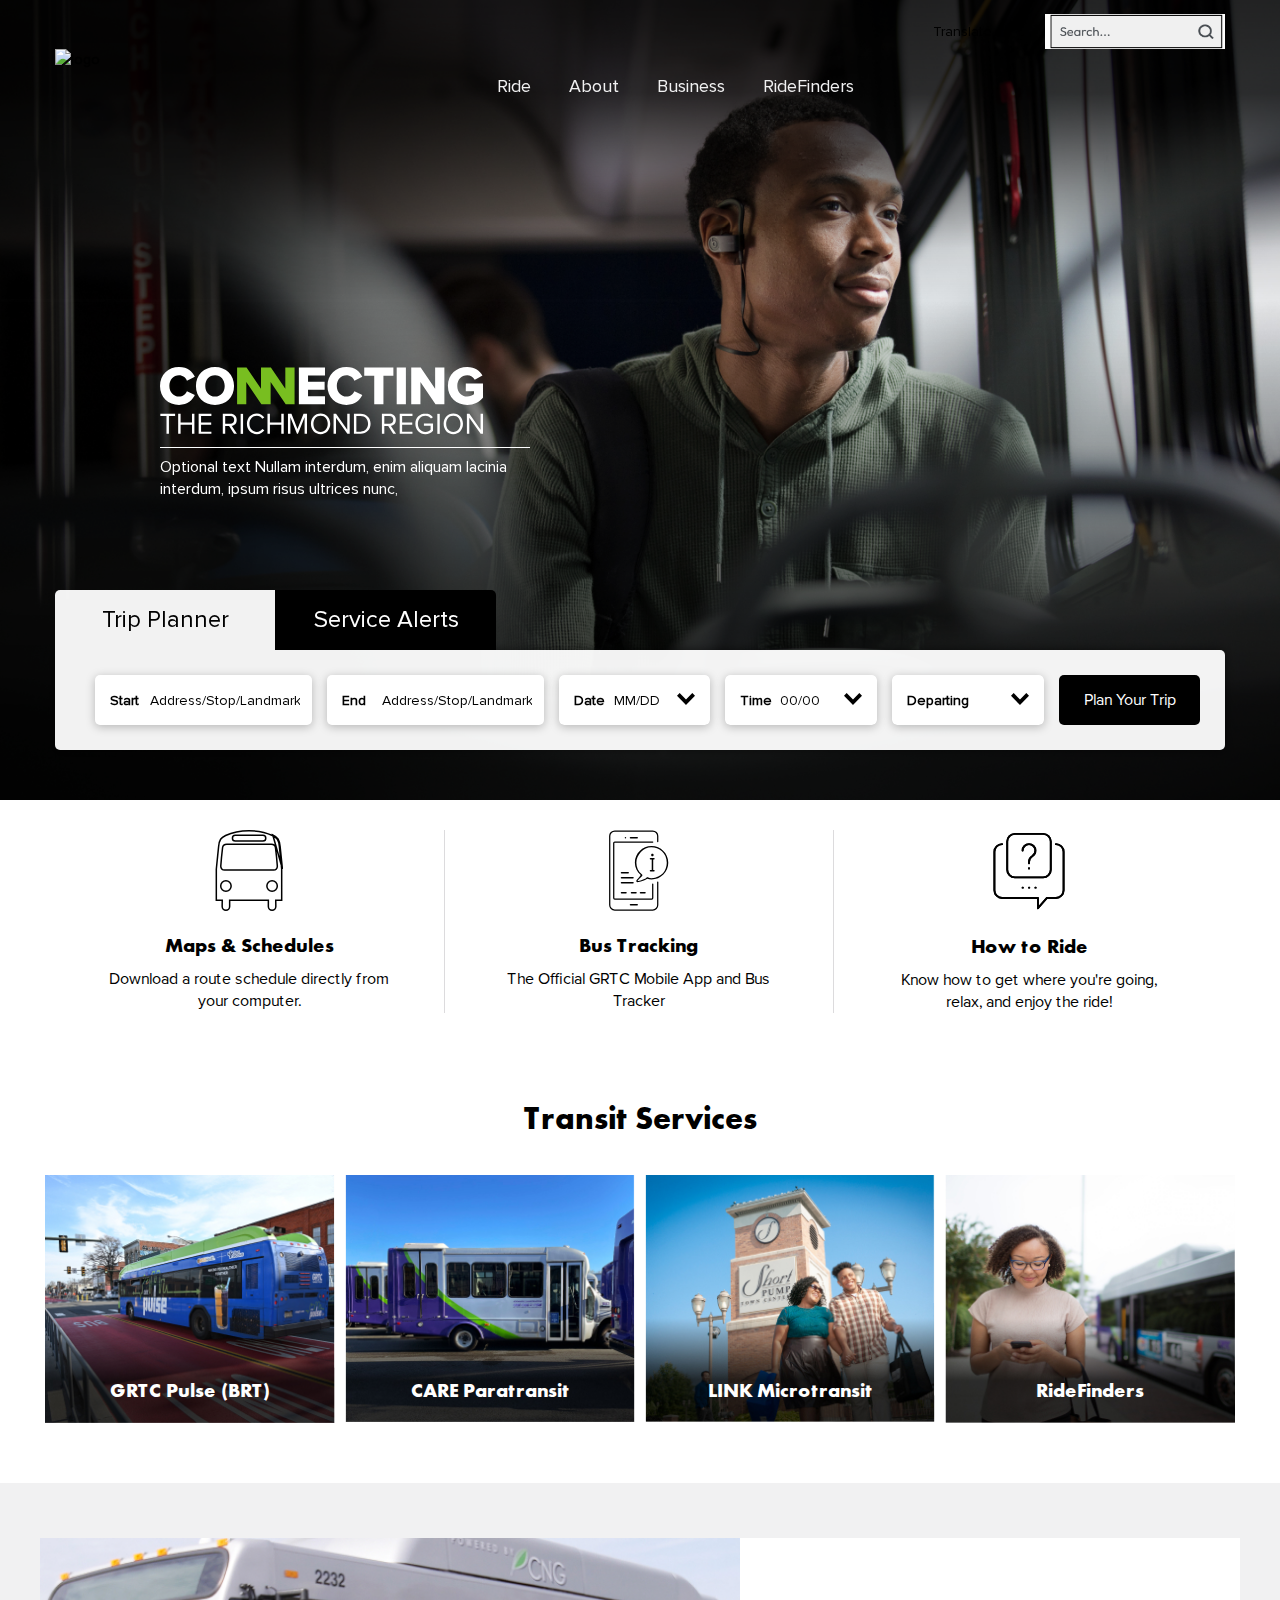
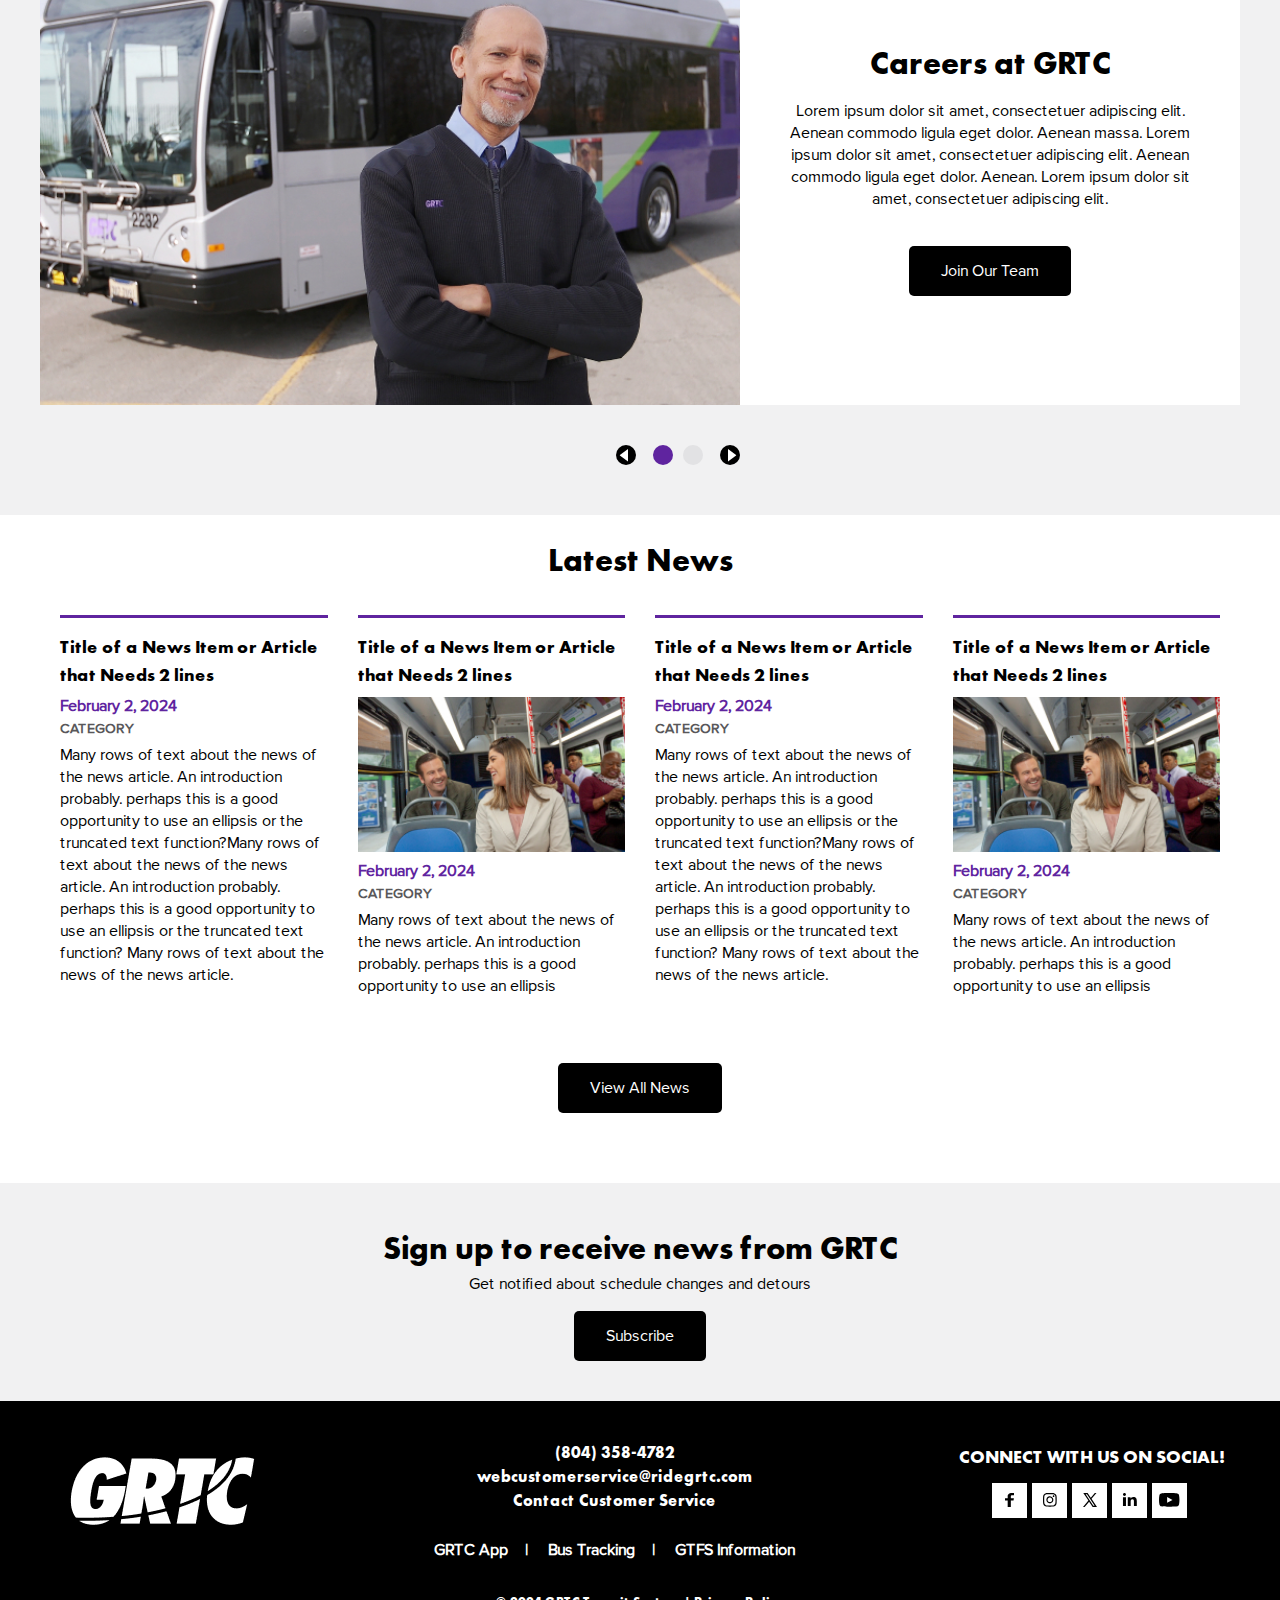
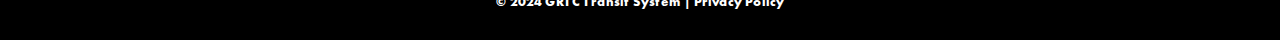
==== commit b52f8bbd: "Pages" ====
--- a/index.html
+++ b/index.html
@@ -102,9 +102,17 @@
             <div class="carousel-inner">
                 <div class="carousel-item active">
                     <img src="img/banner.png" alt="">
+                    <div class="carousel-caption d-md-block">
+                        <img src="img/slider-caption-img.svg" alt="">
+                        <p>Optional  text Nullam interdum, enim aliquam lacinia interdum, ipsum risus ultrices nunc,</p>
+                    </div>
                 </div>
                 <div class="carousel-item">
                     <img src="img/banner.png" alt="">
+                    <div class="carousel-caption d-md-block">
+                        <img src="img/slider-caption-img.svg" alt="">
+                        <p>Optional  text Nullam interdum, enim aliquam lacinia interdum, ipsum risus ultrices nunc,</p>
+                    </div>
                 </div>
             </div>
             <div class="tripPlanner_wrap">
@@ -248,18 +256,15 @@
             <div class="img_button_row row">
                 <div class="col-md-3 img_btn_col">
                     <div class="img_block">
-                        <a href="# ">
+                        <a href="#">
                             <img src="img/card1.jpg" alt=" ">
-                            <!--
-                           <div class="img_block_title ">
-                               <h3>Tri MyRide <img src="img/white-arrow.svg" alt="arrow"> </h3>
-                           </div>-->
-                            <div class="img_block_descr ">
-                                <h3>GRTC Pulse (BRT) <!--<img src="img/white-arrow.svg" alt="arrow">--> </h3>
-                                <!-- <p>
+                            <div class="img_block_descr">
+                                <h3>GRTC Pulse (BRT)</h3>
+                                <p>
                                     Optional Text on Hover. Nul lam interdum, enim aliquam lacinia interdum, ipsum risus ultrices nunc, Lorem ipsum nec dignissim libero felis in ex echo.
-                                </p> -->
-                            </div>
+                                </p>
+                            </div>
+                            <div class="overlayBgColor"></div>
                         </a>
                     </div>
                 </div>
@@ -267,16 +272,13 @@
                     <div class="img_block ">
                         <a href="# ">
                             <img src="img/card2.jpg" alt=" ">
-                            <!--
-                           <div class="img_block_title ">
-                               <h3>Tri MyRide <img src="img/white-arrow.svg" alt="arrow"> </h3>
-                           </div>-->
                             <div class="img_block_descr ">
-                                <h3>CARE Paratransit <!--<img src="img/white-arrow.svg" alt="arrow">--> </h3>
-                                <!-- <p>
-                                    Optional Text on Hover. Nul lam interdum, enim aliquam lacinia interdum, ipsum risus ultrices nunc, Lorem ipsum nec dignissim libero felis in ex echo.
-                                </p> -->
-                            </div>
+                                <h3>CARE Paratransit </h3>
+                                <p>
+                                    Optional Text on Hover. Nul lam interdum, enim aliquam lacinia interdum
+                                </p>
+                            </div>
+                            <div class="overlayBgColor"></div>
                         </a>
                     </div>
                 </div>
@@ -284,16 +286,13 @@
                     <div class="img_block ">
                         <a href="# ">
                             <img src="img/card3.jpg" alt=" ">
-                            <!--
-                           <div class="img_block_title ">
-                               <h3>Tri MyRide <img src="img/white-arrow.svg" alt="arrow"> </h3>
-                           </div>-->
                             <div class="img_block_descr ">
-                                <h3>LINK Microtransit <!--<img src="img/white-arrow.svg" alt="arrow">--> </h3>
-                                <!-- <p>
-                                    Optional Text on Hover. Nul lam interdum, enim aliquam lacinia interdum, ipsum risus ultrices nunc, Lorem ipsum nec dignissim libero felis in ex echo.
-                                </p> -->
-                            </div>
+                                <h3>LINK Microtransit</h3>
+                                <p>
+                                    Optional Text on Hover. Nul lam interdum, enim aliquam lacinia interdum
+                                </p>
+                            </div>
+                            <div class="overlayBgColor"></div>
                         </a>
                     </div>
                 </div>
@@ -301,16 +300,13 @@
                     <div class="img_block ">
                         <a href="# ">
                             <img src="img/card4.jpg" alt=" ">
-                            <!--
-                           <div class="img_block_title ">
-                               <h3>Tri MyRide <img src="img/white-arrow.svg" alt="arrow"> </h3>
-                           </div>-->
                             <div class="img_block_descr ">
-                                <h3>RideFinders <!--<img src="img/white-arrow.svg" alt="arrow">--> </h3>
-                                <!-- <p>
-                                    Optional Text on Hover. Nul lam interdum, enim aliquam lacinia interdum, ipsum risus ultrices nunc, Lorem ipsum nec dignissim libero felis in ex echo.
-                                </p> -->
-                            </div>
+                                <h3>RideFinders </h3>
+                                <p>
+                                    Optional Text on Hover. Nul lam interdum, enim aliquam lacinia interdum
+                                </p>
+                            </div>
+                            <div class="overlayBgColor"></div>
                         </a>
                     </div>
                 </div>
@@ -329,8 +325,16 @@
                             <section class="slider-section">
                                 <div id="carousel" class="carousel slide" data-ride="carousel">
                                     <ol class="carousel-indicators">
+                                        <a class="carousel-control-prev" href="#carousel" data-slide="prev">
+                                          <!-- <span class="carousel-control-prev-icon"></span> -->
+                                          <img src="img/icon-home-carousal-prev.svg" alt="">
+                                        </a>
                                         <li data-target="#carousel" data-slide-to="0" class="active"></li>
                                         <li data-target="#carousel" data-slide-to="1"></li>
+                                        <a class="carousel-control-next" href="#carousel" data-slide="next">
+                                          <!-- <span class="carousel-control-next-icon"></span> -->
+                                          <img src="img/icon-home-carousal-next.svg" alt="">
+                                        </a>
                                     </ol>
                                     <div class="carousel-inner" role="listbox">
                                         <div class="carousel-item active">
@@ -361,7 +365,7 @@
         <div class="news_wraper Home_news">
             <div class="container">
                 <div class="page_title text-center">
-                    <h1>Latest News</h1>
+                    <h2>Latest News</h2>
                 </div>
                 <div class="newsRow row">
                     <div class="newsColumn">
--- a/css/custom.css
+++ b/css/custom.css
@@ -2,15 +2,77 @@
   background-color: #5F249F;
 }
 
-/*================================= Futura PT Heavy Start =======================================*/
+/*================================= Futura PT Start =======================================*/
+@font-face {
+  font-family: "Futura PT Book";
+  src: url("../fonts/FuturaPT-Book.eot");
+  src: url("../fonts/FuturaPT-Book.eot?#iefix") format("embedded-opentype"), url("../fonts/FuturaPT-Book.woff2") format("woff2"), url("../fonts/FuturaPT-Book.woff") format("woff"), url("../fonts/FuturaPT-Book.ttf") format("truetype");
+  font-weight: normal;
+  font-style: normal;
+  font-display: swap;
+}
 @font-face {
   font-family: "Futura PT";
-  src: url("../fons/FuturaPT-Heavy.woff2") format("woff2"), url("../fonts/FuturaPT-Heavy.woff") format("woff");
+  src: url("../fonts/FuturaPT-Bold.eot");
+  src: url("../fonts/FuturaPT-Bold.eot?#iefix") format("embedded-opentype"), url("../fonts/FuturaPT-Bold.woff2") format("woff2"), url("../fonts/FuturaPT-Bold.woff") format("woff"), url("../fonts/FuturaPT-Bold.ttf") format("truetype");
+  font-weight: bold;
+  font-style: normal;
+  font-display: swap;
+}
+@font-face {
+  font-family: "Futura PT";
+  src: url("../fonts/FuturaPT-Heavy.eot");
+  src: url("../fonts/FuturaPT-Heavy.eot?#iefix") format("embedded-opentype"), url("../fonts/FuturaPT-Heavy.woff2") format("woff2"), url("../fonts/FuturaPT-Heavy.woff") format("woff"), url("../fonts/FuturaPT-Heavy.ttf") format("truetype");
   font-weight: 900;
   font-style: normal;
   font-display: swap;
 }
-/*================================= Futura PT Heavy End =======================================*/
+@font-face {
+  font-family: "Futura PT";
+  src: url("../fonts/FuturaPT-Medium.eot");
+  src: url("../fonts/FuturaPT-Medium.eot?#iefix") format("embedded-opentype"), url("../fonts/FuturaPT-Medium.woff2") format("woff2"), url("../fonts/FuturaPT-Medium.woff") format("woff"), url("../fonts/FuturaPT-Medium.ttf") format("truetype");
+  font-weight: 500;
+  font-style: normal;
+  font-display: swap;
+}
+/*================================= Futura PT End =======================================*/
+/*================================= Futura STD Start =======================================*/
+@font-face {
+  font-family: "Futura Std";
+  src: url("../fonts/FuturaStd-Book.woff2") format("woff2"), url("../fonts/FuturaStd-Book.woff") format("woff");
+  font-weight: normal;
+  font-style: normal;
+  font-display: swap;
+}
+@font-face {
+  font-family: "Futura Std";
+  src: url("../fonts/FuturaStd-Heavy.woff2") format("woff2"), url("../fonts/FuturaStd-Heavy.woff") format("woff");
+  font-weight: 900;
+  font-style: normal;
+  font-display: swap;
+}
+@font-face {
+  font-family: "Futura Std";
+  src: url("../fonts/FuturaStd-Bold.woff2") format("woff2"), url("../fonts/FuturaStd-Bold.woff") format("woff");
+  font-weight: bold;
+  font-style: normal;
+  font-display: swap;
+}
+@font-face {
+  font-family: "Futura Std";
+  src: url("../fonts/FuturaStd-Medium.woff2") format("woff2"), url("../fonts/FuturaStd-Medium.woff") format("woff");
+  font-weight: 500;
+  font-style: normal;
+  font-display: swap;
+}
+@font-face {
+  font-family: "Futura Std";
+  src: url("../fonts/FuturaStd-Light.woff2") format("woff2"), url("../fonts/FuturaStd-Light.woff") format("woff");
+  font-weight: 300;
+  font-style: normal;
+  font-display: swap;
+}
+/*================================= Futura STD End =======================================*/
 /*================================= Proxima Nova Start =======================================*/
 @font-face {
   font-family: "Proxima Nova Rg";
@@ -41,6 +103,36 @@
   font-display: swap;
 }
 /*================================= Proxima Nova End =======================================*/
+/*================================= Inter Start =======================================*/
+@font-face {
+  font-family: "Inter";
+  src: url("../fonts/Inter-Bold.woff2") format("woff2"), url("../fonts/Inter-Bold.woff") format("woff");
+  font-weight: bold;
+  font-style: normal;
+  font-display: swap;
+}
+@font-face {
+  font-family: "Inter";
+  src: url("../fonts/Inter-Light.woff2") format("woff2"), url("../fonts/Inter-Light.woff") format("woff");
+  font-weight: 300;
+  font-style: normal;
+  font-display: swap;
+}
+@font-face {
+  font-family: "Inter";
+  src: url("../fonts/Inter-Medium.woff2") format("woff2"), url("../fonts/Inter-Medium.woff") format("woff");
+  font-weight: 500;
+  font-style: normal;
+  font-display: swap;
+}
+@font-face {
+  font-family: "Inter";
+  src: url("../fonts/Inter-Regular.woff2") format("woff2"), url("../fonts/Inter-Regular.woff") format("woff");
+  font-weight: normal;
+  font-style: normal;
+  font-display: swap;
+}
+/*================================= Inter End =======================================*/
 body {
   color: #000000;
   font-size: 16px;
@@ -179,7 +271,7 @@
 .btn_sm,
 .gform_button {
   color: #ffffff;
-  font-weight: 600;
+  font-weight: 500;
   padding: 13px 32px;
   text-decoration: none;
   display: inline-block;
@@ -187,7 +279,7 @@
   position: relative;
   background: #000000;
   border-radius: 5px;
-  font-size: 14px;
+  font-size: 16px;
   text-decoration: none;
   border: 0;
 }
@@ -206,29 +298,44 @@
   color: #ffffff;
 }
 
+.gform_button {
+  color: #5F249F;
+  background: #ffffff;
+}
+.gform_button:hover {
+  color: #ffffff;
+  background: #000000;
+}
+
 .wp-block-button__link {
+  border: 0;
+  font-weight: 500;
+  font-family: "Proxima Nova", sans-serif;
+  padding: 13px 32px;
+  position: relative;
   color: #ffffff !important;
-  font-weight: 600;
-  padding: 12px 20px;
   text-decoration: none !important;
   display: inline-block !important;
   text-align: center !important;
-  position: relative;
-  background: #F1F1F2 !important;
+  background: #000000 !important;
   border-radius: 5px !important;
-  font-size: 14px !important;
+  font-size: 16px !important;
+  text-transform: none;
+  transition: all 200ms linear;
+}
+.wp-block-button__link:hover {
   text-decoration: none;
-  text-transform: uppercase;
-  border: 0;
-  transition: all 200ms linear;
-}
-.wp-block-button__link:hover {
+  color: #ffffff !important;
   background: #5F249F !important;
-  color: #000000 !important;
-  text-decoration: none;
 }
 .wp-block-button__link img {
   margin-right: 10px;
+}
+
+button:focus {
+  border: none;
+  outline: none;
+  box-shadow: none;
 }
 
 .container {
@@ -246,7 +353,7 @@
 
 .form-control {
   border: 0;
-  min-height: 40px;
+  min-height: 50px;
   border-radius: 0px;
   background-color: #ffffff;
 }
@@ -263,7 +370,7 @@
 }
 
 select {
-  min-height: 45px;
+  min-height: 50px;
   background-image: url(../img/angle-down.svg);
   background-repeat: no-repeat;
   -webkit-appearance: none;
@@ -309,6 +416,19 @@
 label.title {
   font-weight: 700;
   font-family: "Proxima Nova", sans-serif;
+}
+
+.input-group > .form-control[type=checkbox],
+input[type=checkbox] {
+  width: 24px;
+  height: 24px;
+  min-width: 24px;
+  min-height: 24px;
+  border-radius: 4px;
+  flex: none;
+  margin-right: 16px;
+  margin-bottom: 16px;
+  border: 1px solid #D1D0D2;
 }
 
 ::-webkit-input-placeholder {
@@ -799,13 +919,30 @@
      object-fit: cover;
 }
 .main_banner .carousel-caption {
-  left: 10%;
-  right: 10%;
+  left: 160px;
+  right: auto;
+  padding: 0;
   text-align: left;
-  top: 50%;
-  max-width: 650px;
-  bottom: auto;
-  transform: translateY(-50%);
+  top: auto;
+  max-width: 370px;
+  bottom: 300px;
+  transform: none;
+}
+.main_banner .carousel-caption img {
+  width: -moz-fit-content;
+  width: fit-content;
+  max-height: -moz-fit-content;
+  max-height: fit-content;
+  min-height: auto;
+  -o-object-fit: none;
+     object-fit: none;
+}
+.main_banner .carousel-caption p {
+  color: #ffffff;
+  margin-bottom: 0;
+  margin-top: 12px;
+  padding-top: 8px;
+  border-top: 1px solid #ffffff;
 }
 .main_banner .carousel-control-next {
   width: auto;
@@ -849,6 +986,7 @@
 
 .tripPlanner .nav-tabs {
   border: 0;
+  margin-bottom: 0;
 }
 .tripPlanner .nav-tabs a {
   border: 0;
@@ -863,8 +1001,8 @@
   text-align: center;
 }
 .tripPlanner .nav-tabs a:hover {
-  color: #000000;
-  background: rgba(255, 255, 255, 0.95);
+  color: #ffffff;
+  background: #5F249F;
 }
 .tripPlanner .nav-tabs a.active {
   color: #000000;
@@ -876,23 +1014,41 @@
 }
 .tripPlanner .nav-tabs > li.nav-item:last-child {
   border-right: none;
+  position: relative;
 }
 .tripPlanner .nav-tabs > li.nav-item:last-child a {
   border-radius: 0 5px 0 0;
 }
 .tripPlanner .nav-tabs > li.nav-item:first-child a {
   border-radius: 5px 0 0 0;
+}
+.tripPlanner .nav-tabs > li.nav-item .alert-count {
+  font-family: "Proxima Nova", sans-serif;
+  font-weight: 700;
+  width: 17px;
+  height: 17px;
+  text-align: center;
+  background: #B92031;
+  border-radius: 50px;
+  color: #ffffff;
+  line-height: 17px;
+  font-size: 12px;
+  position: absolute;
+  top: 10px;
+  right: 10px;
 }
 .tripPlanner .tab-content {
   padding: 25px 25px 25px 40px;
   border-radius: 0 5px 5px 5px;
   background: rgba(255, 255, 255, 0.95);
+  box-shadow: 0px 0px 10px rgba(0, 0, 0, 0.5);
 }
 .tripPlanner .tab-content label {
-  top: 17px;
+  top: 15px;
   left: 15px;
   font-size: 14px;
   font-weight: 700;
+  margin-bottom: 0;
   position: absolute;
 }
 .tripPlanner .tab-content .dep_ifo select {
@@ -912,7 +1068,7 @@
   box-shadow: 0px 2px 10px 0px rgba(0, 0, 0, 0.25);
 }
 .tripPlanner select {
-  background-image: url(../img/angle-down-black.svg);
+  background-image: url(../img/angle-down.svg);
   background-repeat: no-repeat;
   background-position: right 12px top 12px;
   min-width: 110px;
@@ -925,7 +1081,6 @@
   align-items: center;
   justify-content: center;
   font-size: 16px;
-  font-weight: 600;
   min-width: 140px;
   padding: 8px 20px;
   border-radius: 5px;
@@ -1016,14 +1171,25 @@
   margin: auto;
 }
 
+.alertlists {
+  display: flex;
+  align-items: center;
+  justify-content: center;
+  justify-content: space-between;
+}
+@media (max-width: 992px) {
+  .alertlists {
+    display: block;
+  }
+}
 .alertlists .alert-title {
   display: flex;
   justify-content: space-between;
   margin-top: -12px;
 }
 .alertlists .alert-title a {
+  color: #000000;
   font-family: "Proxima Nova", sans-serif;
-  color: #000000;
   text-decoration: underline;
 }
 .alertlists span.h6 {
@@ -1042,20 +1208,31 @@
   padding: 0px;
   display: flex;
   flex-wrap: wrap;
-  padding-top: 12px;
+  margin: 0 !important;
 }
 .alertlists ul li {
-  font-size: 12px;
-  font-weight: 700;
-  font-family: "Proxima Nova", sans-serif;
-  background: #ECECEC;
-  padding: 6px;
-  margin-right: 5px;
-  margin-bottom: 6px;
-  border-radius: 3px;
-}
-.alertlists ul li.active {
+  padding: 0;
+  margin: 0;
+}
+@media (max-width: 992px) {
+  .alertlists ul li {
+    margin-bottom: 20px;
+  }
+}
+
+.alertTag {
+  display: flex;
+  align-items: center;
+  justify-content: center;
+  padding: 12px 11px;
+  margin-right: 32px;
+  height: 54px;
+  min-width: 54px;
+  text-align: center;
+}
+.alertTag h4 {
   color: #ffffff;
+  margin-bottom: 0;
 }
 
 .gobtn {
@@ -1089,6 +1266,9 @@
   justify-content: center;
   background: #ffffff;
   margin-bottom: 20px;
+}
+.nav_section .navblock_txt h3 {
+  font-size: 20px;
 }
 .nav_section p {
   margin-bottom: 0px;
@@ -1151,7 +1331,6 @@
 }
 
 .blue_black_info .info_box {
-  background: #0057B7;
   padding: 45px 25px;
   -webkit-clip-path: polygon(100% 0, 100% 81%, 92% 100%, 0 100%, 0 0);
           clip-path: polygon(100% 0, 100% 81%, 92% 100%, 0 100%, 0 0);
@@ -1325,6 +1504,8 @@
   margin: 0;
   left: auto;
   bottom: -60px;
+  padding-left: 32px;
+  padding-right: 32px;
 }
 .slider-main .carousel-indicators li {
   border: 0;
@@ -1338,6 +1519,11 @@
 .slider-main .carousel-indicators li.active {
   background: #5F249F;
 }
+.slider-main .carousel-indicators .carousel-control-prev,
+.slider-main .carousel-indicators .carousel-control-next {
+  opacity: 1;
+  width: 20px;
+}
 
 @media (min-width: 767px) and (max-width: 992px) {
   .slider-main .slider-row .carousel-item img {
@@ -1351,8 +1537,11 @@
     padding: 50px 15px;
   }
   .slider-main .carousel-indicators {
-    left: 0;
+    left: 50%;
     bottom: -40px;
+    width: -moz-fit-content;
+    width: fit-content;
+    transform: translateX(-50%);
   }
   .slider-main .slider_content {
     margin-top: 20px;
@@ -1449,6 +1638,7 @@
   align-items: center;
   justify-content: center;
   background-color: #ffffff;
+  transition: all 0.3s ease-in-out;
 }
 .footer-content .foot_media a img {
   min-height: 14px;
@@ -1514,7 +1704,7 @@
 }
 
 .blue {
-  background-color: #0057B7;
+  background-color: #ffffff;
 }
 
 .black {
@@ -1559,27 +1749,30 @@
 }
 
 .main_breadcrumb {
-  padding-top: 15px;
+  padding-top: 13px;
   font-family: "Proxima Nova", sans-serif;
 }
 .main_breadcrumb .breadcrumb {
   background: none;
   margin: 0px;
-  padding-left: 10px;
-  padding-right: 30px;
-  font-size: 16px;
+  padding-left: 0px;
+  padding-right: 0px;
   padding-top: 6px;
   padding-bottom: 6px;
   align-items: center;
 }
 .main_breadcrumb .breadcrumb a {
-  color: #5F249F;
-  font-weight: normal;
+  font-size: 14px;
+  color: #000000;
+  font-weight: 600;
   text-decoration: none;
 }
 .main_breadcrumb .breadcrumb li.active {
-  color: #F1F1F2;
-  font-weight: 700;
+  color: #000000;
+  font-weight: 400;
+  font-size: 14px;
+  text-decoration: none;
+  line-height: 24px;
 }
 .main_breadcrumb .breadcrumb img {
   vertical-align: unset;
@@ -1587,27 +1780,29 @@
 }
 .main_breadcrumb .breadcrumb-item + .breadcrumb-item::before {
   content: "";
-  background: url(../img/angle-right.svg);
-  background-repeat: repeat;
+  background: url(../img/icon-breadcrumb.svg);
   background-repeat: no-repeat;
   margin-top: 4px;
-  margin-right: 6px;
-  margin-left: 3px;
-  padding-right: 5px;
-  padding-left: 5px;
+  margin-right: 8px;
+  margin-left: 8px;
+  padding-right: 0;
+  padding-left: 0;
+  width: 10px;
 }
 .main_breadcrumb .breadcrumb-item + .breadcrumb-item {
   padding-left: 3px;
 }
 
 .page_title {
-  padding-top: 50px;
+  padding-top: 16px;
   display: flex;
   align-items: center;
   justify-content: center;
   text-align: center;
-  padding-bottom: 50px;
+  padding-bottom: 0px;
   position: relative;
+  padding-left: 10px;
+  padding-right: 10px;
   /*&::before {
       content: '';
       position: absolute;
@@ -1623,6 +1818,8 @@
   position: relative;
   z-index: 9;
   display: table;
+  margin-bottom: 16px;
+  line-height: normal;
 }
 .page_title.np-b {
   padding-bottom: 0;
@@ -1675,6 +1872,11 @@
 }
 
 .document_era {
+  display: flex;
+  margin-bottom: 24px;
+  flex-direction: column;
+}
+.document_era .col-md-12 {
   display: flex;
   width: -moz-fit-content;
   width: fit-content;
@@ -1693,6 +1895,14 @@
 .doc_block img {
   max-width: 24px;
   margin-right: 4px;
+}
+.doc_block.btn_sm {
+  width: -moz-fit-content;
+  width: fit-content;
+  font-weight: 500;
+  color: #ffffff;
+  background: #5F249F;
+  display: inline-block;
 }
 
 .document_era.add-calendar .doc_block img {
@@ -1814,8 +2024,11 @@
   display: flex;
 }
 
-.img_buttons {
-  padding-bottom: 88px;
+button.close {
+  opacity: 1;
+  position: absolute;
+  top: 32px;
+  right: 35px;
 }
 
 .img_button_row {
@@ -1826,79 +2039,74 @@
   padding-right: 5px;
 }
 .img_button_row .img_block {
+  overflow: hidden;
   position: relative;
-  overflow: hidden;
-}
-.img_button_row .img_block .img_block_title {
+}
+.img_button_row .img_block img {
+  width: 100%;
+}
+.img_button_row .img_block .overlayBgColor {
+  left: 0;
+  top: 0;
+  left: 0;
+  bottom: 0;
+  width: 100%;
+  height: 100%;
   position: absolute;
-  background-color: #000000;
-  padding: 15px 10px;
-  text-align: center;
-  z-index: 9;
-  bottom: 0;
+  z-index: 1;
+  display: none;
+  background-color: rgba(95, 36, 159, 0.6);
+}
+.img_button_row .img_block .img_block_descr {
+  top: 0;
   left: 0;
   width: 100%;
-  background-color: #000000;
-  display: none;
-}
-.img_button_row .img_block .img_block_title h3 {
-  position: relative;
-  color: #ffffff;
-  margin: 0px;
-  display: flex;
-  align-items: center;
-}
-.img_button_row .img_block .img_block_title h3 img {
-  width: auto;
-}
-.img_button_row .img_block .img_block_title p {
-  color: #ffffff;
-}
-.img_button_row .img_block img {
-  width: 100%;
-}
-.img_button_row .img_block .img_block_descr {
-  left: 0;
-  width: 100%;
-  bottom: 10px;
+  bottom: auto;
   height: 100%;
   color: #ffffff;
   text-align: center;
-  padding: 10px 25px;
   position: absolute;
-  transform: translateY(calc(100% - 50px));
-  transition: all 0.3s ease-in-out;
+  display: flex;
+  z-index: 2;
+  flex-direction: column;
+  justify-content: flex-end;
 }
 .img_button_row .img_block .img_block_descr p,
 .img_button_row .img_block .img_block_descr h3 {
   color: #ffffff;
-  transition: all 0.3s ease-in-out;
-}
-.img_button_row .img_block .img_block_descr p img,
-.img_button_row .img_block .img_block_descr h3 img {
-  width: auto;
-  margin-left: 8px;
 }
 .img_button_row .img_block .img_block_descr p {
   font-weight: 500;
+  margin-bottom: 0;
+  padding: 10px 24px;
+  display: none;
 }
 .img_button_row .img_block .img_block_descr h3 {
+  width: 100%;
+  bottom: 18px;
   font-size: 20px;
+  margin: 0 auto;
+  padding: 0 15px;
+  position: absolute;
+  /* transform: translateY(calc(100% - 50px)); */
 }
 .img_button_row .img_block:hover .img_block_descr {
-  bottom: 0;
   display: flex;
   justify-content: end;
   flex-direction: column;
-  transform: translateY(0);
-  transition: all 0.3s ease-in-out;
-  background: linear-gradient(0deg, rgba(95, 36, 159, 0.75), rgba(95, 36, 159, 0.75));
 }
 .img_button_row .img_block:hover .img_block_descr h3 {
-  top: -20%;
+  bottom: 0;
   text-decoration: underline;
   position: relative;
-  transition: all 0.3s ease-in-out;
+  transform: translateY(0);
+}
+.img_button_row .img_block:hover .img_block_descr p {
+  display: block;
+}
+.img_button_row .img_block:hover .overlayBgColor {
+  display: block;
+  transition: background-color 10s ease-in-out;
 }
 .img_button_row .img_block:hover .img_block_title {
   display: none;
@@ -1932,9 +2140,9 @@
   height: 100%;
   position: relative;
   border: 0;
+  font-weight: 500;
   transition: background-color 0.3s ease-in-out;
   font-family: "Proxima Nova", sans-serif;
-  font-weight: 600;
 }
 .simple_list_col a:hover {
   color: #ffffff;
@@ -1989,12 +2197,10 @@
 .howto {
   background: #FCFEFF;
 }
-
-.how_to_cont {
+.howto .container {
   max-width: 900px;
-  margin-left: auto;
-  margin-right: auto;
-}
+}
+
 .how_to_cont h2 {
   position: relative;
   margin-bottom: 42px;
@@ -2005,7 +2211,9 @@
   padding-top: 0;
 }
 .how_to_cont .how_row h6 {
-  margin-bottom: 0px;
+  font-weight: 700;
+  margin-bottom: 8px;
+  text-transform: none;
 }
 .how_to_cont .how_row .number {
   width: 48px;
@@ -2203,7 +2411,7 @@
   background: #ffffff;
 }
 .expanding-grid .expand_det h3 {
-  font-size: 21px;
+  font-size: 18px;
   margin-bottom: 3px;
   font-weight: 700;
   color: #000000;
@@ -2838,7 +3046,7 @@
   padding-bottom: 40px;
 }
 
-.filterWrap form {
+.filterWrap {
   display: grid !important;
   grid-template-columns: 260px 150px 150px;
 }
@@ -2881,7 +3089,7 @@
   padding-bottom: 30px;
 }
 .news_detail .container {
-  max-width: 1000px;
+  max-width: 900px;
 }
 .news_detail .news-dt-img {
   margin-bottom: 20px;
@@ -2929,7 +3137,7 @@
   padding-top: 10px;
 }
 .contact_wraper .topTitle {
-  max-width: 1000px;
+  max-width: 900px;
   margin-left: auto;
   margin-right: auto;
 }
@@ -2976,8 +3184,8 @@
 }
 
 .wp-block-group {
-  padding-top: 60px;
-  padding-bottom: 60px;
+  padding-top: 50px;
+  padding-bottom: 88px;
   clear: both;
 }
 .wp-block-group > h2 {
@@ -3008,7 +3216,7 @@
 }
 
 .main_wrapper .wp-block-media-text {
-  max-width: 1000px !important;
+  max-width: 900px !important;
 }
 .main_wrapper .wp-block-media-text.alignfull {
   max-width: 100% !important;
@@ -3018,10 +3226,9 @@
 }
 
 .wp-block-media-text {
-  color: #ffffff;
-  background: #2876AE !important;
-  padding: 70px 50px;
+  color: #000000;
   position: relative;
+  background: #ffffff !important;
 }
 .wp-block-media-text h2,
 .wp-block-media-text h3,
@@ -3030,11 +3237,11 @@
 .wp-block-media-text h6,
 .wp-block-media-text p,
 .wp-block-media-text li {
-  color: #ffffff !important;
+  color: #000000 !important;
 }
 .wp-block-media-text p a,
 .wp-block-media-text li a {
-  color: #ffffff;
+  color: #000000;
   text-decoration: underline;
 }
 .wp-block-media-text .block-editor-block-list__block .wp-block-button__link::after {
@@ -3054,12 +3261,12 @@
 .wp-block-media-text .wp-block-media-text__media {
   position: relative;
 }
-.wp-block-media-text .wp-block-button__link:hover {
-  background: #000000 !important;
-  color: #ffffff !important;
-}
 .wp-block-media-text .wp-block-media-text__content {
   position: relative;
+  text-align: center;
+}
+.wp-block-media-text .wp-block-media-text__content h2 {
+  margin-bottom: 24px;
 }
 
 .wp-admin .media {
@@ -3070,6 +3277,7 @@
   display: flex;
   flex-wrap: wrap !important;
   margin-bottom: 15px;
+  justify-content: center;
 }
 .main_wrapper .wp-block-buttons > .wp-block-button {
   margin-right: 10px;
@@ -3135,11 +3343,12 @@
 }
 
 .advgb-tabs-wrapper .advgb-tab-body-wrapper div.advgb-tab-body {
-  padding-left: 0px;
-  padding-right: 0px;
+  max-width: 900px;
+  padding-left: 50px;
+  padding-right: 50px;
   background: #ffffff;
   margin: 0 auto;
-  padding-top: 40px;
+  padding-top: 60px;
   padding-bottom: 40px;
 }
 .advgb-tabs-wrapper .advgb-tab-body-wrapper div.advgb-tab-body > .has-background:first-of-type:first-child {
@@ -3148,7 +3357,7 @@
 }
 
 .advgb-tab-body-wrapper div.advgb-tab-body > * {
-  max-width: 1000px;
+  max-width: 900px;
   margin-left: auto;
   margin-right: auto;
 }
@@ -3179,7 +3388,7 @@
 .advgb-tab-body-wrapper div.advgb-tab-body .left_right_wraper,
 .advgb-tab-body-wrapper div.advgb-tab-body .wp-block-advgb-images-slider,
 .advgb-tab-body-wrapper div.advgb-tab-body .wp-block-advgb-video {
-  max-width: 1000px;
+  max-width: 900px;
 }
 .advgb-tab-body-wrapper div.advgb-tab-body > ul li,
 .advgb-tab-body-wrapper div.advgb-tab-body > ol li {
@@ -3258,7 +3467,7 @@
 .wp-block-group > .wp-block-image,
 .wp-block-group > .wp-block-quote,
 .wp-block-group > .embed-container {
-  max-width: 1000px;
+  max-width: 900px;
   margin-left: auto;
   margin-right: auto;
 }
@@ -3271,11 +3480,11 @@
 }
 
 .is-layout-constrained > :where(:not(.alignleft):not(.alignright):not(.alignfull)) {
-  max-width: 1000px;
+  max-width: 900px;
 }
 
 body .is-layout-constrained > :where(:not(.alignleft):not(.alignright):not(.alignfull)) {
-  max-width: 1000px !important;
+  max-width: 900px !important;
 }
 
 body .is-layout-constrained > .wp-block-group {
@@ -3295,9 +3504,13 @@
   margin-left: auto;
   margin-right: auto;
 }
+.wp-block-group > .wp-block-table table,
+.wp-block-group > .wp-block-advgb-table table {
+  border: 1px solid #A1A1A2;
+}
 
 .main_content > * {
-  max-width: 1000px;
+  max-width: 900px;
   margin-left: auto;
   margin-right: auto;
 }
@@ -3398,23 +3611,25 @@
 .wp-block-advgb-accordions .advgb-accordion-item,
 .advgb-accordions-wrapper .wp-block-advgb-accordion-item,
 .advgb-accordions-wrapper .advgb-accordion-item {
-  margin-bottom: 8px !important;
+  margin-bottom: 16px !important;
   box-shadow: none;
   border-radius: 0px;
-  border: 1px solid #DBDBDB;
+  border: 0;
 }
 .wp-block-advgb-accordions .advgb-accordion-header,
 .advgb-accordions-wrapper .advgb-accordion-header {
-  padding: 8px 30px !important;
+  cursor: pointer !important;
+  padding: 14px 32px !important;
   border: 0 !important;
   border-radius: 0px !important;
   margin-top: 0px !important;
   background: #ffffff !important;
   padding-right: 40px !important;
+  box-shadow: 0px 1px 4px rgba(0, 0, 0, 0.25) !important;
 }
 .wp-block-advgb-accordions .advgb-accordion-header:hover,
 .advgb-accordions-wrapper .advgb-accordion-header:hover {
-  outline: 1px solid #68C8F1;
+  outline: 1px solid #5F249F;
   /*.advgb-accordion-header-title {}
   .advgb-accordion-header-icon {
       img {}
@@ -3422,10 +3637,12 @@
 }
 .wp-block-advgb-accordions .advgb-accordion-header .advgb-accordion-header-title,
 .advgb-accordions-wrapper .advgb-accordion-header .advgb-accordion-header-title {
-  color: #010101 !important;
+  color: #000000 !important;
   position: relative;
-  font-size: 18px !important;
   font-weight: 700;
+  font-family: "Proxima Nova", sans-serif;
+  font-size: 16px !important;
+  line-height: 22px;
 }
 .wp-block-advgb-accordions .advgb-accordion-header svg,
 .advgb-accordions-wrapper .advgb-accordion-header svg {
@@ -3444,12 +3661,12 @@
 }
 .wp-block-advgb-accordions .advgb-accordion-header-icon,
 .advgb-accordions-wrapper .advgb-accordion-header-icon {
+  width: 24px;
+  height: 24px;
   margin-right: 0px;
-  width: 20px;
-  height: 20px;
   background-repeat: no-repeat;
   background-size: 24px;
-  margin-top: 10px;
+  margin-top: 0px;
   background-image: url(../img/angle-down.svg);
   position: absolute;
   right: 12px;
@@ -3462,10 +3679,20 @@
 }
 .wp-block-advgb-accordions .advgb-accordion-body,
 .advgb-accordions-wrapper .advgb-accordion-body {
-  background: #ffffff !important;
-  border: 1px solid #ffffff !important;
-  padding: 35px 60px !important;
+  background: transparent !important;
+  border: transparent !important;
+  padding: 16px !important;
+  margin-top: 8px !important;
   margin-bottom: 0px !important;
+}
+.wp-block-advgb-accordions .advgb-accordion-body p,
+.advgb-accordions-wrapper .advgb-accordion-body p {
+  line-height: 22px;
+  margin-bottom: 8px;
+}
+.wp-block-advgb-accordions .advgb-accordion-body p:last-child,
+.advgb-accordions-wrapper .advgb-accordion-body p:last-child {
+  margin-bottom: 0;
 }
 .wp-block-advgb-accordions .advgb-accordion-header[aria-expanded=true] .advgb-accordion-header-icon,
 .advgb-accordions-wrapper .advgb-accordion-header[aria-expanded=true] .advgb-accordion-header-icon {
@@ -3473,15 +3700,23 @@
   margin-top: 0;
 }
 
+/*================================= Table Section Start =======================================*/
 .wp-block-table thead,
 .wp-block-advgb-table thead {
   border-bottom: none !important;
 }
 .wp-block-table td,
 .wp-block-advgb-table td {
-  padding: 10px 20px !important;
+  font-weight: 700;
   border: 0 !important;
-  border-right: 0 !important;
+  padding: 15px 32px 15px 40px !important;
+  border-right: 1px solid #FFFFFF !important;
+}
+@media (max-width: 767px) {
+  .wp-block-table td,
+  .wp-block-advgb-table td {
+    padding: 15px !important;
+  }
 }
 .wp-block-table td:last-child,
 .wp-block-advgb-table td:last-child {
@@ -3489,15 +3724,20 @@
 }
 .wp-block-table th,
 .wp-block-advgb-table th {
-  background: #F1F1F2;
+  background: #5F249F;
   text-transform: none;
   color: #ffffff;
   border-top: 0 !important;
   border-bottom: 0px !important;
-  padding: 15px 20px !important;
-  border: 0 !important;
+  padding: 24px 32px 24px 40px !important;
   font-weight: 700;
   font-size: 16px;
+}
+@media (max-width: 767px) {
+  .wp-block-table th,
+  .wp-block-advgb-table th {
+    padding: 15px !important;
+  }
 }
 .wp-block-table th:last-child,
 .wp-block-advgb-table th:last-child {
@@ -3505,11 +3745,11 @@
 }
 .wp-block-table tbody tr:nth-child(2n+1),
 .wp-block-advgb-table tbody tr:nth-child(2n+1) {
-  background: #ffffff !important;
+  background: #FAF9FA !important;
 }
 .wp-block-table tbody tr:nth-child(2n),
 .wp-block-advgb-table tbody tr:nth-child(2n) {
-  background: #fafafa !important;
+  background: #eaeaea !important;
 }
 
 .table-wrapper {
@@ -3519,28 +3759,31 @@
   width: 100%;
 }
 
+/*================================= Table Section End =======================================*/
 .advgb-tabs-wrapper ul.advgb-tabs-panel {
   display: flex;
   justify-content: center;
-  border-bottom: 5px solid #B1ADAD !important;
+  border-bottom: 1px solid #F1F1F2 !important;
 }
 .advgb-tabs-wrapper ul.advgb-tabs-panel li.advgb-tab {
   border-radius: 0 !important;
-  color: #000000 !important;
+  background: #000000 !important;
+  color: #ffffff !important;
   font-weight: 700;
-  min-width: 220px;
-  min-height: 60px;
+  min-width: 180px;
   display: flex !important;
   align-items: center;
   justify-content: center;
   margin-bottom: 0px !important;
   margin-right: 0px !important;
-  border: 1px solid #B1ADAD !important;
+  border: 1px solid #F1F1F2 !important;
+  border-bottom: 0 !important;
 }
 .advgb-tabs-wrapper ul.advgb-tabs-panel li.advgb-tab a {
-  color: #000000 !important;
+  font-family: "Proxima Nova", sans-serif;
+  color: #ffffff !important;
   text-align: center;
-  font-size: 18px;
+  font-size: 16px;
   font-weight: 700;
   width: 100%;
   height: 100%;
@@ -3549,13 +3792,14 @@
   justify-content: center;
   position: relative;
   overflow: visible !important;
+  padding: 15px 10px;
 }
 .advgb-tabs-wrapper ul.advgb-tabs-panel li.advgb-tab a:focus {
-  outline: 1px dotted #000;
+  outline: none;
 }
 .advgb-tabs-wrapper ul.advgb-tabs-panel li.advgb-tab.advgb-tab.advgb-tab-active {
   background: #ffffff !important;
-  margin-bottom: -1px !important;
+  margin-bottom: 0px !important;
   border-right: 0 !important;
   border-left: 0px !important;
 }
@@ -3574,38 +3818,57 @@
   height: 10px;
   bottom: -4px;
   z-index: 999;
+  display: none;
+}
+.advgb-tabs-wrapper ul.advgb-tabs-panel li.advgb-tab:hover {
+  background: #5F249F !important;
 }
 .advgb-tabs-wrapper ul.advgb-tabs-panel li.advgb-tab:hover a {
-  color: #000000 !important;
+  color: #ffffff !important;
 }
 .advgb-tabs-wrapper ul.advgb-tabs-panel li.advgb-tab:hover a p {
-  color: #000000 !important;
+  color: #ffffff !important;
 }
 .advgb-tabs-wrapper ul.advgb-tabs-panel li.advgb-tab:first-child.advgb-tab.advgb-tab-active {
-  border-left: 1px solid #B1ADAD !important;
+  border-left: 1px solid #F1F1F2 !important;
 }
 .advgb-tabs-wrapper ul.advgb-tabs-panel li.advgb-tab:last-child.advgb-tab.advgb-tab-active {
-  border-right: 1px solid #B1ADAD !important;
+  border-right: 1px solid #F1F1F2 !important;
+}
+.advgb-tabs-wrapper ul.advgb-tabs-panel li.advgb-tab:first-child {
+  border-radius: 5px 0 0 0 !important;
+}
+.advgb-tabs-wrapper ul.advgb-tabs-panel li.advgb-tab:last-child {
+  border-radius: 0 5px 0 0 !important;
 }
 .advgb-tabs-wrapper.advgb-tab-vert-desktop {
-  max-width: 1000px;
+  max-width: 1200px !important;
 }
 .advgb-tabs-wrapper.advgb-tab-vert-desktop ul.advgb-tabs-panel {
   border-bottom: 0px !important;
+  justify-content: start;
 }
 .advgb-tabs-wrapper.advgb-tab-vert-desktop ul.advgb-tabs-panel .advgb-tab-active a::after {
   display: none;
 }
 .advgb-tabs-wrapper.advgb-tab-vert-desktop ul.advgb-tabs-panel li.advgb-tab.advgb-tab.advgb-tab-active {
-  border-left: 1px solid #B1ADAD !important;
+  border-left: 1px solid #F1F1F2 !important;
   border-right: 0px !important;
 }
+.advgb-tabs-wrapper.advgb-tab-vert-desktop ul.advgb-tabs-panel li.advgb-tab.advgb-tab:last-child {
+  border-radius: 0 !important;
+}
+.advgb-tabs-wrapper.advgb-tab-vert-desktop .advgb-tab-body-wrapper {
+  z-index: 1;
+  box-shadow: 0px 1px 3px rgba(0, 0, 0, 0.25);
+}
 .advgb-tabs-wrapper.advgb-tab-vert-desktop div.advgb-tab-body {
-  padding-left: 20px !important;
+  max-width: 100%;
+  padding: 73px 90px;
 }
 
 .alert-area {
-  background: #DB6626;
+  background: #FCEA7B;
   position: absolute;
   top: 104px;
   z-index: 9;
@@ -3679,7 +3942,7 @@
 }
 .advgb-recent-posts-block .advgb-post-title {
   color: #000000;
-  font-family: "outfitserrat", sans-serif !important;
+  font-family: "Proxima Nova", sans-serif;
   font-weight: 600 !important;
   font-size: 20px !important;
   min-height: 55px;
@@ -3687,7 +3950,7 @@
 .advgb-recent-posts-block .advgb-post-title a {
   color: #5F249F;
   font-weight: 600 !important;
-  font-family: "outfitserrat", sans-serif !important;
+  font-family: "Proxima Nova", sans-serif;
   text-decoration: none;
 }
 .advgb-recent-posts-block .advgb-post-readmore a {
@@ -3699,7 +3962,7 @@
   color: #5F249F;
 }
 .advgb-recent-posts-block .advgb-post-excerpt {
-  font-family: "outfitserrat", sans-serif !important;
+  font-family: "Proxima Nova", sans-serif;
 }
 .advgb-recent-posts-block .advgb-recent-post {
   background: #ffffff;
@@ -3928,30 +4191,17 @@
 .innerHero .hr_row .col_right {
   padding: 0px;
 }
-.innerHero .tripPlanner_wrap {
-  width: auto;
-}
-.innerHero .tripPlanner_wrap .tripPlanner .nav-tabs a {
-  font-size: 24px;
-  padding: 10px 16px;
-}
-.innerHero .tripPlanner_wrap .search_wrap {
-  grid-template-columns: 1fr 1fr;
-  grid-row-gap: 12px;
-}
-.innerHero .tripPlanner_wrap .search_wrap > div:nth-child(1),
-.innerHero .tripPlanner_wrap .search_wrap > div:nth-child(2) {
-  grid-column: 1/3;
-}
-.innerHero .tripPlanner_wrap .search_wrap .sub_btn {
-  grid-column: 1/2;
-}
-.innerHero .tripPlanner_wrap .search_wrap .sub_btn a {
-  width: 100px;
-  height: 50px;
-}
 .innerHero .map_wrap {
   width: 100%;
+}
+.innerHero .map_wrap .inner-alert {
+  position: absolute;
+  top: 0;
+  max-width: 645px;
+  margin: 0 auto;
+  left: 50%;
+  transform: translateX(-50%);
+  box-shadow: 0px 4px 4px rgba(0, 0, 0, 0.25);
 }
 .innerHero > img {
   min-height: 500px;
@@ -3960,35 +4210,47 @@
      object-fit: cover;
 }
 .innerHero .fixmapAlert {
-  position: absolute;
-  bottom: 0px;
   display: flex;
   margin: auto;
   text-align: center;
+  flex-wrap: wrap;
+  /*a {
+      margin-right: 0;
+      @media (max-width: 767px) {
+          margin-bottom: 5px;
+      }
+  }*/
+}
+.innerHero .fixmapAlert .doc_block.btn_sm {
+  min-width: 282px;
+  padding-top: 12px;
+  padding-bottom: 11px;
+  background: #5F249F;
+}
+.innerHero .fixmapAlert .doc_block.btn_sm:hover {
+  background: #000000;
+}
+.innerHero .alert-left {
+  position: absolute;
+  bottom: 0;
   left: 50%;
   transform: translateX(-50%);
-  flex-wrap: wrap;
-}
-.innerHero .fixmapAlert a {
-  margin-right: 5px;
-}
-@media (max-width: 767px) {
-  .innerHero .fixmapAlert a {
-    margin-bottom: 5px;
-  }
-}
-.innerHero .alert-left {
-  position: absolute;
-  left: 0px;
-  top: 0px;
-}
-.innerHero .alert-left a {
-  color: #ffffff;
-  font-weight: 700;
-  padding: 14px 20px;
-}
-.innerHero .alert-left a img {
-  margin-right: 5px;
+  display: flex;
+  justify-content: center;
+  gap: 8px;
+}
+.innerHero .alert-left a:not(.btn_sm) {
+  width: 50px;
+  height: 50px;
+  display: flex;
+  justify-content: center;
+  align-items: center;
+  background: #FCEA7B;
+}
+.innerHero .alert-left a:not(.btn_sm) img {
+  width: 31px;
+  height: 31px;
+  filter: grayscale(100) brightness(0.1);
 }
 .innerHero .alert {
   background: #F48737;
@@ -4025,9 +4287,13 @@
   height: 600px !important;
   width: 100%;
 }
+.innerHero button.close {
+  top: 24px;
+  right: 26px;
+}
 
 .search-box {
-  margin-bottom: 20px;
+  margin-bottom: 24px;
 }
 .search-box .input-group {
   overflow: hidden;
@@ -4049,6 +4315,7 @@
 .RouteWraper {
   padding-top: 60px;
   padding-bottom: 50px;
+  background: #F1F1F2;
 }
 .RouteWraper .container {
   max-width: 1200px;
@@ -4057,8 +4324,26 @@
   margin-bottom: 30px;
   padding-top: 5px;
 }
+.RouteWraper .leftColumn .doc_block.btn_sm {
+  width: 100%;
+  padding-top: 12px;
+  padding-bottom: 11px;
+  background: #5F249F;
+}
+.RouteWraper .leftColumn .doc_block.btn_sm:hover {
+  background: #000000;
+}
 .RouteWraper .leftScFtr {
-  padding-top: 65px;
+  padding-top: 45px;
+}
+@media (max-width: 767px) {
+  .RouteWraper .leftScFtr {
+    padding-top: 0;
+  }
+}
+.RouteWraper .leftScFtr .form-group .input-group:last-child .form-control[type=checkbox],
+.RouteWraper .leftScFtr .form-group .input-group:last-child input[type=checkbox] {
+  margin-bottom: 0;
 }
 .RouteWraper .select2-container .select2-selection--single {
   height: 35px;
@@ -4066,17 +4351,17 @@
 }
 
 .text-Holder-sr {
-  background: #0057B7;
-  padding: 22px;
-  margin-top: 20px;
   display: block;
+  margin-top: 24px;
 }
 .text-Holder-sr h4 {
-  color: #ffffff;
+  color: #000000;
+  font-size: 16px;
+  margin-bottom: 16px;
 }
 .text-Holder-sr .btn_sm {
   width: 100%;
-  margin-bottom: 8px;
+  margin-bottom: 16px;
 }
 
 .checkbox-custom {
@@ -4106,7 +4391,7 @@
   padding: 2px;
   margin-right: 10px;
   text-align: center;
-  border: 2px solid #B1ADAD;
+  border: 2px solid #F1F1F2;
 }
 
 .checkbox-custom:checked + .checkbox-custom-label:before {
@@ -4119,35 +4404,36 @@
   margin-bottom: 50px;
 }
 .route-info-wrap h2 {
-  margin-bottom: 30px;
-  text-align: center;
-  color: #10204E;
-}
-.route-info-wrap .routeAccdn {
-  padding-top: 10px;
-}
-
+  margin-top: 34px;
+  margin-bottom: 34px;
+}
+.route-info-wrap h2:first-child {
+  margin-top: 0px;
+  margin-bottom: 18px;
+}
 .accoRt_block {
-  margin-bottom: 10px;
+  margin-bottom: 16px;
 }
 .accoRt_block .rtTitle {
   display: flex;
   align-items: center;
-  min-height: 55px;
-  padding: 8px 15px;
-  justify-content: space-between;
+  min-height: 54px;
+  padding: 0px 15px;
   position: relative;
   cursor: pointer;
   padding-right: 60px;
-  padding-left: 45px;
+  padding-left: 0;
+  background: #ffffff;
+  justify-content: space-between;
+  box-shadow: 0px 1px 4px rgba(0, 0, 0, 0.25);
 }
 .accoRt_block .rtTitle h3 {
   margin: 0;
   display: flex;
+  font-size: 16px;
+  font-weight: 750;
   align-items: center;
-  font-weight: 700;
-  font-size: 16px;
-  font-family: "Proxima Nova", sans-serif;
+  font-family: "Futura Std", sans-serif;
 }
 .accoRt_block .rtTitle h3 .rtNo {
   margin-right: 5px;
@@ -4167,23 +4453,35 @@
   transform: rotate(180deg);
 }
 .accoRt_block .rtTitle:hover {
-  background: #F1F1F2;
-}
-.accoRt_block .rtTitle:hover h3,
-.accoRt_block .rtTitle:hover p {
-  color: #ffffff;
-}
-.accoRt_block .rtTitle:hover .accordion_sign img {
-  filter: brightness(0) invert(1);
+  /*background: $primary;
+  h3,
+  p {
+      color: $white;
+  }
+  .accordion_sign {
+      img {
+          @include img-white;
+      }
+  }*/
+}
+.accoRt_block .rtTitle .dt_btn a {
+  color: #000000;
+}
+.accoRt_block .rtTitle .dt_btn a:hover {
+  color: #000000;
 }
 .accoRt_block .rtTitleWrap {
   display: flex;
   align-items: center;
-}
-.accoRt_block .rtTitleWrap + p {
-  min-width: 110px;
+  min-height: 54px;
+}
+.accoRt_block .rtTitleWrap + h6 {
+  font-weight: 700;
+  min-width: 130px;
+  margin-bottom: 0;
 }
 .accoRt_block .rtDots {
+  display: none;
   width: 18px;
   height: 18px;
   min-width: 18px;
@@ -4193,23 +4491,69 @@
   background: #5F249F;
 }
 .accoRt_block .alerticon {
-  width: 35px;
-  height: 35px;
+  width: 30px;
+  height: 30px;
   display: flex;
   align-items: center;
   justify-content: center;
   position: absolute;
-  left: 5px;
-  top: 10px;
+  left: -20px;
+  top: 13px;
+  background: #FCEA7B;
+}
+.accoRt_block .alerticon img {
+  width: 19px;
+  filter: grayscale(100) brightness(0.1);
+}
+.accoRt_block.rt_closed {
+  position: relative;
+}
+.accoRt_block.rt_closed .rtTitle::before {
+  content: "";
+  border-bottom: solid 2px #890606;
+  width: 45%;
+  position: absolute;
+  left: 60px;
+  top: 50%;
+  transform: translateY(-50%);
+  z-index: 1;
+}
+@media (max-width: 992px) {
+  .accoRt_block.rt_closed .rtTitle::before {
+    width: 70%;
+  }
+}
+.accoRt_block.rt_closed .alertTag {
+  background: #878588 !important;
+}
+.accoRt_block.rt_closed .alertTag h4 {
+  color: #ffffff !important;
+}
+.accoRt_block.rt_closed .rtTitleWrap {
+  padding-left: 54px;
+  background-image: url(../img/icon-rt_closed.svg);
+  background-repeat: no-repeat;
+  background-position: top 50% left 6px;
+}
+.accoRt_block.rt_snow {
+  position: relative;
+}
+.accoRt_block.rt_snow .rtTitleWrap {
+  padding-left: 54px;
+  background-image: url(../img/icon-snow.svg);
+  background-repeat: no-repeat;
+  background-position: top 50% left 10px;
 }
 
 .inner-alert {
-  padding: 15px;
-  margin-bottom: 20px;
+  padding: 32px 40px;
+  margin: 0 -24px 24px;
+  background: #FCEA7B;
+  position: relative;
 }
 .inner-alert p {
+  color: #000000;
   margin-bottom: 5px;
-  color: #ffffff;
 }
 .inner-alert p a {
   color: #000000;
@@ -4220,38 +4564,54 @@
   text-decoration: none;
   font-weight: 700;
 }
+.inner-alert a {
+  color: #000000;
+  font-weight: 600;
+  text-decoration: underline;
+}
+.inner-alert a:hover {
+  text-decoration: none;
+  font-weight: 700;
+}
 .inner-alert h4 {
-  color: #ffffff;
-  font-family: "Proxima Nova", sans-serif;
-  font-size: 16px;
-  margin: 0px;
   display: flex;
   align-items: center;
 }
 .inner-alert h4 img {
-  margin-right: 5px;
+  display: none;
 }
 
 .accoRtpanel {
   display: none;
-  padding: 20px;
-}
-.accoRtpanel .btn_sm {
+  padding: 24px;
+}
+.accoRtpanel .btn_sm:not(.doc_block) {
   margin-bottom: 20px;
 }
-
-.destination_info {
-  padding-top: 15px;
-}
-.destination_info h4 {
-  font-family: "Proxima Nova", sans-serif;
+.accoRtpanel p:last-child {
+  margin-bottom: 0;
+}
+.accoRtpanel .doc_block.btn_sm {
+  padding-top: 12px;
+  padding-bottom: 11px;
+  background: #5F249F;
+}
+.accoRtpanel .doc_block.btn_sm:hover {
+  background: #000000;
 }
 
 .centerInfo {
-  max-width: 900px;
+  max-width: 100%;
   margin: 0 auto;
   padding-bottom: 40px;
   padding-top: 40px;
+  background: #F1F1F2;
+}
+.centerInfo .container {
+  max-width: 900px;
+}
+.centerInfo p:last-child {
+  margin-bottom: 0;
 }
 .centerInfo .btn_sm {
   display: table;
@@ -4259,16 +4619,33 @@
   margin-right: auto;
 }
 
+.route-detail-info {
+  padding-bottom: 100px;
+  background: #F1F1F2;
+}
 .route-detail-info .container {
   max-width: 1200px;
 }
+.route-detail-info .leftColumn .doc_block.btn_sm {
+  width: 100%;
+  background: #5F249F;
+  padding-top: 12px;
+  padding-bottom: 11px;
+}
+.route-detail-info .leftColumn .doc_block.btn_sm:hover {
+  background: #000000;
+}
+.route-detail-info .leftColumn .inner-alert {
+  padding: 24px;
+  margin-left: 0;
+  margin-right: 0;
+}
 
 .generic_form-news {
-  padding: 25px 25px;
+  padding: 32px;
   background: #5F249F;
-  box-shadow: 0px 0px 3px rgba(0, 0, 0, 0.1607843137);
-}
-.generic_form-news h2,
+}
+.generic_form-news h4,
 .generic_form-news p,
 .generic_form-news p a {
   color: #ffffff;
@@ -4280,31 +4657,62 @@
 .generic_form-news p {
   margin-bottom: 15px;
 }
+.generic_form-news .btn_sm {
+  font-weight: 600;
+  margin-top: 20px;
+  background: #ffffff;
+  color: #5F249F;
+  padding: 10px 32px;
+  border: 5px solid transparent;
+}
+.generic_form-news .btn_sm:hover {
+  color: #ffffff;
+  background: #5F249F;
+  border: 5px solid #ffffff;
+}
 
 .general-tabs {
   background: #ffffff;
+  border-radius: 5px 5px 0 0;
 }
 .general-tabs .nav-tabs {
-  border-bottom: 1px solid #000000;
+  border: 0;
+  margin-bottom: 0;
+}
+.general-tabs .nav-tabs .nav-item {
+  width: 33.333%;
+  border: 1px solid #EAEAEA;
+  border-right: 0;
+  margin-bottom: 0;
+}
+.general-tabs .nav-tabs .nav-item:last-child {
+  border-right: 1px solid #EAEAEA;
+}
+.general-tabs .nav-tabs .nav-item:last-child a {
+  border-radius: 0 5px 0 0;
+}
+.general-tabs .nav-tabs .nav-item:first-child a {
+  border-radius: 5px 0 0 0;
 }
 .general-tabs .nav-tabs .nav-item a {
-  font-size: 21px;
+  color: #ffffff;
+  background: #000000;
+  text-align: center;
+  padding: 14px 10px 15px;
+  border-radius: 0px;
+}
+.general-tabs .nav-tabs .nav-item a:hover {
+  background: #5F249F;
+}
+.general-tabs .nav-tabs .nav-item a.active {
   color: #000000;
-  text-align: center;
-  padding: 12px 10px;
-  border-radius: 0px;
-  min-width: 300px;
-  font-family: "Proxima Nova", sans-serif;
-  border: 1px solid #000000;
-}
-.general-tabs .nav-tabs .nav-item a.active {
-  background: #000000;
-  color: #ffffff;
-  border-color: #000000;
+  background: #ffffff;
 }
 .general-tabs .tab-content {
-  padding-top: 25px;
-  padding-bottom: 80px;
+  padding: 24px;
+}
+.general-tabs .tab-content .container {
+  padding: 0;
 }
 
 .name-route {
@@ -4324,7 +4732,7 @@
 }
 
 .destination-info {
-  margin-bottom: 30px;
+  margin-bottom: 35px;
 }
 .destination-info .input-group-one {
   flex: 1;
@@ -4333,19 +4741,20 @@
   align-items: center;
   font-size: 14px;
   font-weight: 600;
-  border: 1px solid #000000;
-  line-height: 28px;
+  border-radius: 5px;
+  box-shadow: 0px 1px 4px rgba(0, 0, 0, 0.25);
 }
 .destination-info .input-group-one .form-control {
   border: 0;
   border-bottom: 0;
   color: #000000;
   font-weight: normal;
-  padding-left: 0;
-  padding-bottom: 0px !important;
-  border-radius: 0;
   font-size: 14px;
-  text-align: center;
+  border-radius: 5px;
+  text-align: left;
+}
+.destination-info .input-group-one .form-control:focus {
+  box-shadow: none;
 }
 .destination-info .to-text {
   padding: 5px 20px;
@@ -4355,35 +4764,34 @@
   font-family: "Proxima Nova", sans-serif;
 }
 .destination-info .dest-row {
-  /*
-  padding: 0px 30px;
-  max-width: 700px;*/
   align-items: center;
   margin-left: auto;
   margin-right: auto;
-  margin-bottom: 10px;
+  margin-bottom: 20px;
 }
 .destination-info .switch {
   text-align: center;
 }
 .destination-info .switch a {
+  color: #000000;
   font-weight: 700;
-  color: #F1F1F2;
+  font-size: 16px;
   text-decoration: none;
-  font-size: 14px;
 }
 .destination-info .switch a img {
   margin-right: 6px;
 }
 
 .stTitle {
-  padding: 10px 20px;
+  padding: 0;
   padding-right: 40px;
   position: relative;
-  min-height: 55px;
+  min-height: 50px;
   display: flex;
   align-items: center;
   cursor: pointer;
+  background: #ffffff;
+  box-shadow: 0px 1px 4px rgba(0, 0, 0, 0.25);
 }
 .stTitle .accordion-sign {
   position: absolute;
@@ -4395,84 +4803,143 @@
 }
 .stTitle h3 {
   margin: 0px;
-  font-weight: 700;
+  line-height: normal;
   font-size: 16px;
+  font-weight: 750;
+  font-family: "Futura Std", sans-serif;
 }
 .stTitle.active .accordion-sign {
   transform: rotate(180deg);
 }
-.stTitle:hover {
-  background: #0057B7;
-}
-.stTitle:hover h3 {
+.stTitle .stTitle-tag {
+  width: 42px;
+  height: 42px;
+  border-radius: 50px;
+  display: flex;
+  justify-content: center;
+  align-items: center;
+  margin-left: 8px;
+  margin-right: 8px;
+}
+.stTitle .stTitle-tag h4 {
   color: #ffffff;
-}
-.stTitle:hover .accordion-sign img {
-  filter: brightness(0) invert(1);
+  margin-bottom: 0;
 }
 
 .accostpanel {
-  padding: 15px 20px;
-  padding-bottom: 15px;
   display: none;
+  padding: 40px 24px 24px;
+}
+.accostpanel table tr {
+  background: #FAF9FA;
+}
+.accostpanel table td {
+  border: 0;
+  padding: 8px;
+  text-align: center;
+  border: 0;
+}
+.accostpanel table td a {
+  font-weight: 700;
+  color: #78BE20;
+  font-family: "Proxima Nova", sans-serif;
 }
 
 .accostp_block {
-  margin-bottom: 6px;
+  margin-bottom: 16px;
+}
+.accostp_block.rt_closed {
+  position: relative;
+}
+.accostp_block.rt_closed .stTitle::before {
+  content: "";
+  border-bottom: solid 2px #890606;
+  width: 45%;
+  position: absolute;
+  left: 60px;
+  top: 50%;
+  transform: translateY(-50%);
+  z-index: 1;
+}
+@media (max-width: 992px) {
+  .accostp_block.rt_closed .stTitle::before {
+    width: 70%;
+  }
+}
+.accostp_block.rt_closed .stTitle-tag {
+  background: #878588 !important;
+}
+.accostp_block.rt_closed .stTitle-tag h4 {
+  color: #ffffff !important;
+}
+.accostp_block.rt_closed .stTitle {
+  padding-left: 42px;
+  background-image: url(../img/icon-rt_closed.svg);
+  background-size: 32px;
+  background-repeat: no-repeat;
+  background-position: top 50% left 6px;
 }
 
 .accostpanel table tbody tr:nth-of-type(2n) {
-  background-color: #ffffff;
+  background-color: #F1F1F2;
 }
 
 .accostpanel table td {
   padding: 8px;
   border: 0;
   text-align: center;
-  border: 1px solid #000000;
 }
 .accostpanel table td a {
   font-weight: 700;
-  color: #78BE20;
+  color: #5F249F;
   font-family: "Proxima Nova", sans-serif;
 }
 
+.tooltip.show {
+  z-index: 1;
+}
+
 .tooltip-inner {
-  background-color: #0057B7;
+  background-color: #ffffff;
   box-shadow: 0px 0px 3px rgba(0, 0, 0, 0.1607843137);
   border: 1px solid #dbdbdb;
   border-radius: 0px;
-  color: #ffffff;
+  color: #000000;
   padding: 10px 10px;
   font-size: 16px;
   min-width: 260px;
+  opacity: 1;
 }
 
 .tooltip.bs-tooltip-right .arrow:before {
-  border-right-color: #0057B7 !important;
-}
-
-.tooltip.bs-tooltip-left .arrow:before {
-  border-left-color: #0057B7 !important;
+  border-right-color: #ffffff !important;
+  box-shadow: 0px 0px 3px rgba(0, 0, 0, 0.1607843137);
+}
+
+.tooltip.bs-tooltip-left .white:before {
+  border-left-color: #ffffff !important;
+  box-shadow: 0px 0px 3px rgba(0, 0, 0, 0.1607843137);
 }
 
 .tooltip.bs-tooltip-bottom .arrow:before {
-  border-bottom-color: #0057B7 !important;
+  border-bottom-color: #ffffff !important;
+  box-shadow: 0px 0px 3px rgba(0, 0, 0, 0.1607843137);
 }
 
 .tooltip.bs-tooltip-top .arrow:before {
-  border-top-color: #0057B7 !important;
+  border-top-color: #ffffff !important;
+  box-shadow: 0px 0px 3px rgba(0, 0, 0, 0.1607843137);
 }
 
 .tooltip .arrow:before {
   content: "";
   position: absolute;
-  background: #0057B7;
+  background: #ffffff;
   width: 24px;
   height: 24px;
   transform: translateX(-50%) rotate(45deg);
   z-index: 2;
-  border: 1px solid #0057B7;
+  border: 1px solid #ffffff;
   border-width: 0 1px 1px 0;
   border-top-left-radius: 100%;
   margin-left: 10px;
@@ -4480,12 +4947,13 @@
 }
 
 .rt-modal .modal-dialog {
-  max-width: 780px;
-  min-height: calc(100vh - 60px);
-  display: flex;
+  max-width: 1000px;
+  display: flex;
+  padding: 0 15px;
   flex-direction: column;
-  justify-content: center;
+  justify-content: flex-start;
   overflow: auto;
+  margin-top: 137px;
   box-shadow: 0px 4px 4px 0px rgba(0, 0, 0, 0.25);
 }
 @media (max-width: 768px) {
@@ -4494,8 +4962,25 @@
   }
 }
 .rt-modal .rt-modal-info {
-  padding: 25px 25px;
+  padding: 55px 80px 72px;
   position: relative;
+}
+.rt-modal .rt-modal-info .rt-modal-title {
+  gap: 32px;
+  display: flex;
+  justify-content: center;
+  margin-bottom: 48px;
+  flex-wrap: wrap;
+}
+.rt-modal .rt-modal-info .rt-modal-title h3,
+.rt-modal .rt-modal-info .rt-modal-title h4 {
+  font-family: "Futura Std", sans-serif;
+  font-weight: 500;
+  margin-bottom: 0;
+  text-decoration: underline;
+}
+.rt-modal .rt-modal-info .rt-modal-title h4 {
+  text-decoration: none;
 }
 .rt-modal .rt-modal-info .close {
   position: absolute;
@@ -4511,7 +4996,30 @@
   justify-content: center;
 }
 .rt-modal .rt-modal-info .accostp_block {
+  margin-bottom: 24px;
   pointer-events: none;
+}
+.rt-modal .rt-modal-info .accostp_block:first-child .rt-time {
+  background: #78BE20;
+}
+.rt-modal .rt-modal-info .accostp_block:last-child {
+  margin-bottom: 0;
+}
+.rt-modal .rt-modal-info .accostp_block.rt_closed .stTitle::before {
+  display: none;
+}
+.rt-modal .rt-modal-info .accostp_block.rt_closed .stTitle-tag {
+  margin-left: 16px;
+}
+.rt-modal .rt-modal-info .accostp_block.rt_closed .stTitle-tag h4 {
+  color: #ffffff !important;
+}
+.rt-modal .rt-modal-info .accostp_block.rt_closed h3 {
+  color: #59585A;
+}
+.rt-modal .rt-modal-info .accostp_block.rt_closed .stTitle {
+  background-size: 26px;
+  background-position: top 50% left 24px;
 }
 .rt-modal .rt-modal-info .accostp_block .accostpanel {
   display: block !important;
@@ -4521,7 +5029,11 @@
   padding-top: 0px;
 }
 .rt-modal .rt-modal-info .stTitle {
-  padding-right: 80px;
+  min-height: 56px;
+  padding-right: 95px;
+}
+.rt-modal .rt-modal-info .stTitle .stTitle-tag {
+  margin-left: 24px;
 }
 .rt-modal .rt-modal-info .stTitle h5 {
   margin: 0px;
@@ -4536,19 +5048,17 @@
 }
 .rt-modal .rt-time {
   position: absolute;
-  right: 15px;
+  right: 0;
   top: 0;
-  min-height: 45px;
+  min-height: 100%;
   display: flex;
   align-items: center;
-  min-width: 90px;
+  min-width: 95px;
   text-align: center;
   justify-content: center;
-  font-weight: 700;
-  background: #F1F1F2;
-  color: #ffffff;
-  font-family: "Proxima Nova", sans-serif;
-  top: 5px;
+  color: #000000;
+  font-family: "Inter", sans-serif;
+  font-weight: normal;
   text-transform: uppercase;
 }
 
@@ -4680,7 +5190,7 @@
   background: #F1F1F2;
 }
 .alertsWrap .container {
-  max-width: 1000px;
+  max-width: 900px;
 }
 .alertsWrap .container .sv_alert_row {
   display: block;
@@ -4757,14 +5267,14 @@
   margin-bottom: 50px;
 }
 .meeting-wraper .top-text {
-  max-width: 1000px;
+  max-width: 900px;
   margin: 0 auto;
 }
 .meeting-wraper .expanding-grid {
   padding-top: 20px;
 }
 .meeting-wraper .meeting-content {
-  max-width: 1000px;
+  max-width: 900px;
   margin: 0 auto;
 }
 .meeting-wraper .meeting-content .accordion_era {
@@ -4786,7 +5296,7 @@
   padding-bottom: 5px;
 }
 .meeting-wraper .agenda_content {
-  max-width: 1000px;
+  max-width: 900px;
   margin: 0 auto;
 }
 .meeting-wraper .agd_filter {
@@ -4841,7 +5351,7 @@
 .main-tabs .nav-tabs {
   border: none;
   margin: 0 auto;
-  max-width: 1000px;
+  max-width: 900px;
   justify-content: center;
 }
 .main-tabs .nav-tabs .nav-item {
@@ -5046,7 +5556,7 @@
   padding-bottom: 30px;
 }
 .proc_wrap .container {
-  max-width: 1000px;
+  max-width: 900px;
   margin: 0 auto;
 }
 .proc_wrap .top-text h2 {
@@ -5128,6 +5638,15 @@
 .signup-box p {
   color: #ffffff;
   text-align: center;
+}
+
+/*================================= goform general Start =======================================*/
+.gen_form_wrapper {
+  background: #5F249F;
+  padding: 64px 72px 40px;
+}
+.gen_form_wrapper .gform_heading {
+  display: none;
 }
 
 .gform_wrapper.gravity-theme input[type=color],
@@ -5146,16 +5665,19 @@
 .gform_wrapper.gravity-theme input[type=week],
 .gform_wrapper.gravity-theme select,
 .gform_wrapper.gravity-theme textarea {
-  border: 1px solid #d9d9d9;
+  border: 1px solid #F1F1F2;
   background-color: #ffffff;
-  min-height: 45px;
-  padding: 10px;
+  min-height: 50px;
+  padding: 12px 16px;
   border-radius: 5px;
   width: 100%;
 }
 .gform_wrapper.gravity-theme .gform_footer {
-  justify-content: center;
-  padding-top: 20px;
+  justify-content: left;
+  padding: 0 !important;
+}
+.gform_wrapper.gravity-theme .gform_fields {
+  grid-row-gap: 24px !important;
 }
 .gform_wrapper.gravity-theme textarea.small {
   min-height: 200px;
@@ -5189,6 +5711,7 @@
   top: 10px;
 }
 
+/*================================= goform general End =======================================*/
 .wp-pagenavi,
 .pagination {
   padding-top: 30px;
@@ -5319,7 +5842,7 @@
 }
 
 .wp-block-group.content-center {
-  max-width: 1000px;
+  max-width: 900px;
   margin: 0px auto;
   padding-top: 30px;
 }
@@ -5333,17 +5856,25 @@
   color: #F1F1F2 !important;
   font-weight: 600;
   font-size: 16px !important;
-  font-family: "outfitserrat", sans-serif;
+  font-family: "Proxima Nova", sans-serif;
   box-shadow: none !important;
   background: none !important;
   padding-left: 0px !important;
   z-index: 9;
+  margin-bottom: 20px;
 }
 .addeventatc.addtocal a {
-  font-family: "outfitserrat", sans-serif;
-  font-weight: 600;
-  text-transform: uppercase;
+  color: #5F249F;
+  font-weight: 700;
+  font-family: "Proxima Nova", sans-serif;
+  text-transform: none;
   text-decoration: none;
+  font-size: 16px;
+  margin-bottom: 3px;
+  padding: 10px 10px 10px 40px;
+  background-image: url(../img/icon-add-calendar.svg);
+  background-repeat: no-repeat;
+  background-position: top 7px left 0;
 }
 .addeventatc.addtocal:hover {
   text-decoration: underline;
@@ -5422,7 +5953,7 @@
 
 /* backend font fixes*/
 .editor-styles-wrapper .wp-block-post-title {
-  font-family: "outfitserrat", sans-serif !important;
+  font-family: "Proxima Nova", sans-serif;
 }
 
 button.is-pressed svg {
@@ -5474,6 +6005,7 @@
   font-weight: 500;
   padding-bottom: 10px;
   padding-top: 5px;
+  display: none !important;
 }
 
 legend.gform-field-label {
--- a/css/responsive.css
+++ b/css/responsive.css
@@ -84,6 +84,12 @@
   .main_wrapper .advgb-tabs-wrapper.advgb-tab-horz-desktop ul.advgb-tabs-panel .advgb-tab a {
     font-size: 16px;
   }
+  .advgb-tabs-wrapper.advgb-tab-stack-mobile .advgb-tab-body-wrapper .advgb-tab-body-container {
+    margin-bottom: 0 !important;
+  }
+  .advgb-tabs-wrapper.advgb-tab-vert-desktop div.advgb-tab-body {
+    padding: 60px 40px;
+  }
   .fixed_btns ul li a {
     padding: 6px 2px;
     min-width: 100px;
@@ -104,7 +110,13 @@
     min-height: 10px;
   }
   .tripPlanner_wrap {
-    bottom: 20px;
+    bottom: auto;
+    position: relative;
+    left: auto;
+    top: auto;
+    transform: none;
+    margin-top: 30px;
+    margin-bottom: 30px;
   }
   .tripPlanner .nav-tabs .nav-item {
     width: 50%;
@@ -114,6 +126,9 @@
   }
   .tripPlanner .tab-content {
     padding: 25px 10px;
+  }
+  .tripPlanner .tab-content label {
+    left: 25px;
   }
   .tripPlanner .search_wrap {
     display: flex;
@@ -284,6 +299,7 @@
   }
   .accostpanel {
     overflow: auto;
+    padding: 20px 15px;
   }
   .accostpanel table td {
     font-size: 12px;
@@ -372,6 +388,15 @@
     font-size: 30px;
     line-height: 35px;
   }
+  .main_banner {
+    margin-top: 106px;
+  }
+  .main_banner .carousel:before {
+    background: #F1F1F2;
+  }
+  .main_banner .carousel-inner {
+    display: none;
+  }
   .main_banner .btn_banner {
     background: #F1F1F2;
     border-color: #F1F1F2;
@@ -382,6 +407,12 @@
   .main_banner .carousel-control-next,
   .main_banner .carousel-control-prev {
     display: none;
+  }
+  .main_header.home-header {
+    background: #5F249F;
+  }
+  .main_header.home-header .navbar-brand img {
+    max-width: 209px;
   }
   .main_header .navbar-brand {
     font-size: 6px;
@@ -447,10 +478,10 @@
   .contactcard_row {
     margin: 0px;
   }
-  .main_wrapper .main_breadcrumb .breadcrumb {
-    padding-left: 20px;
-    padding-right: 20px;
-  }
+  /*.main_wrapper .main_breadcrumb .breadcrumb {
+      padding-left: 20px;
+      padding-right: 20px;
+  }*/
   .newsRow .newsColumn,
   .news-grid .newsColumn {
     width: 100%;
@@ -545,6 +576,19 @@
   .main_banner .carousel-item img {
     min-height: 500px;
   }
+  .main_banner .carousel-caption img {
+    min-height: -moz-fit-content;
+    min-height: fit-content;
+    max-height: 50px;
+    -o-object-fit: cover;
+       object-fit: cover;
+  }
+  .main_banner .carousel-caption {
+    left: 20px;
+  }
+  .main_banner .carousel-caption {
+    bottom: 270px;
+  }
 }
 @media (min-width: 768px) and (max-width: 992px) {
   .newsInRow .col-md-9,
@@ -570,10 +614,6 @@
   }
 }
 @media (min-width: 1200px) {
-  .wp-block-media-text.alignfull {
-    padding-left: 70px !important;
-    padding-right: 70px !important;
-  }
   .navbar-expand-xl .navbar-nav {
     margin-right: -15px;
   }
@@ -617,10 +657,9 @@
   }
   .accoRt_block .rtTitleWrap {
     width: 100%;
-    padding-bottom: 6px;
-  }
-  .accoRt_block .rtTitleWrap p {
-    padding-left: 30px;
+  }
+  .accoRt_block .rtTitleWrap + p {
+    display: none;
   }
 }
 @media (max-width: 1199.9px) {
@@ -701,7 +740,7 @@
   .navbar-toggler .icon-bar {
     width: 25px;
     height: 2px;
-    background: #0057B7;
+    background: #ffffff;
     display: block;
     margin-bottom: 5px;
     border-radius: 100px;
@@ -846,6 +885,12 @@
     padding: 0px 8px;
   }
 }
+@media (min-width: 1441px) {
+  .wp-block-media-text.alignfull {
+    padding-left: 70px !important;
+    padding-right: 70px !important;
+  }
+}
 @media (min-width: 2100px) {
   .wp-block-media-text.is-image-fill .wp-block-media-text__media {
     min-height: 1200px;
@@ -983,8 +1028,7 @@
   }
 }
 @media (min-width: 1430px) {
-  .main_header .container,
-  .main_breadcrumb .container {
+  .main_header .container {
     padding-left: 0px;
     padding-right: 0px;
   }
